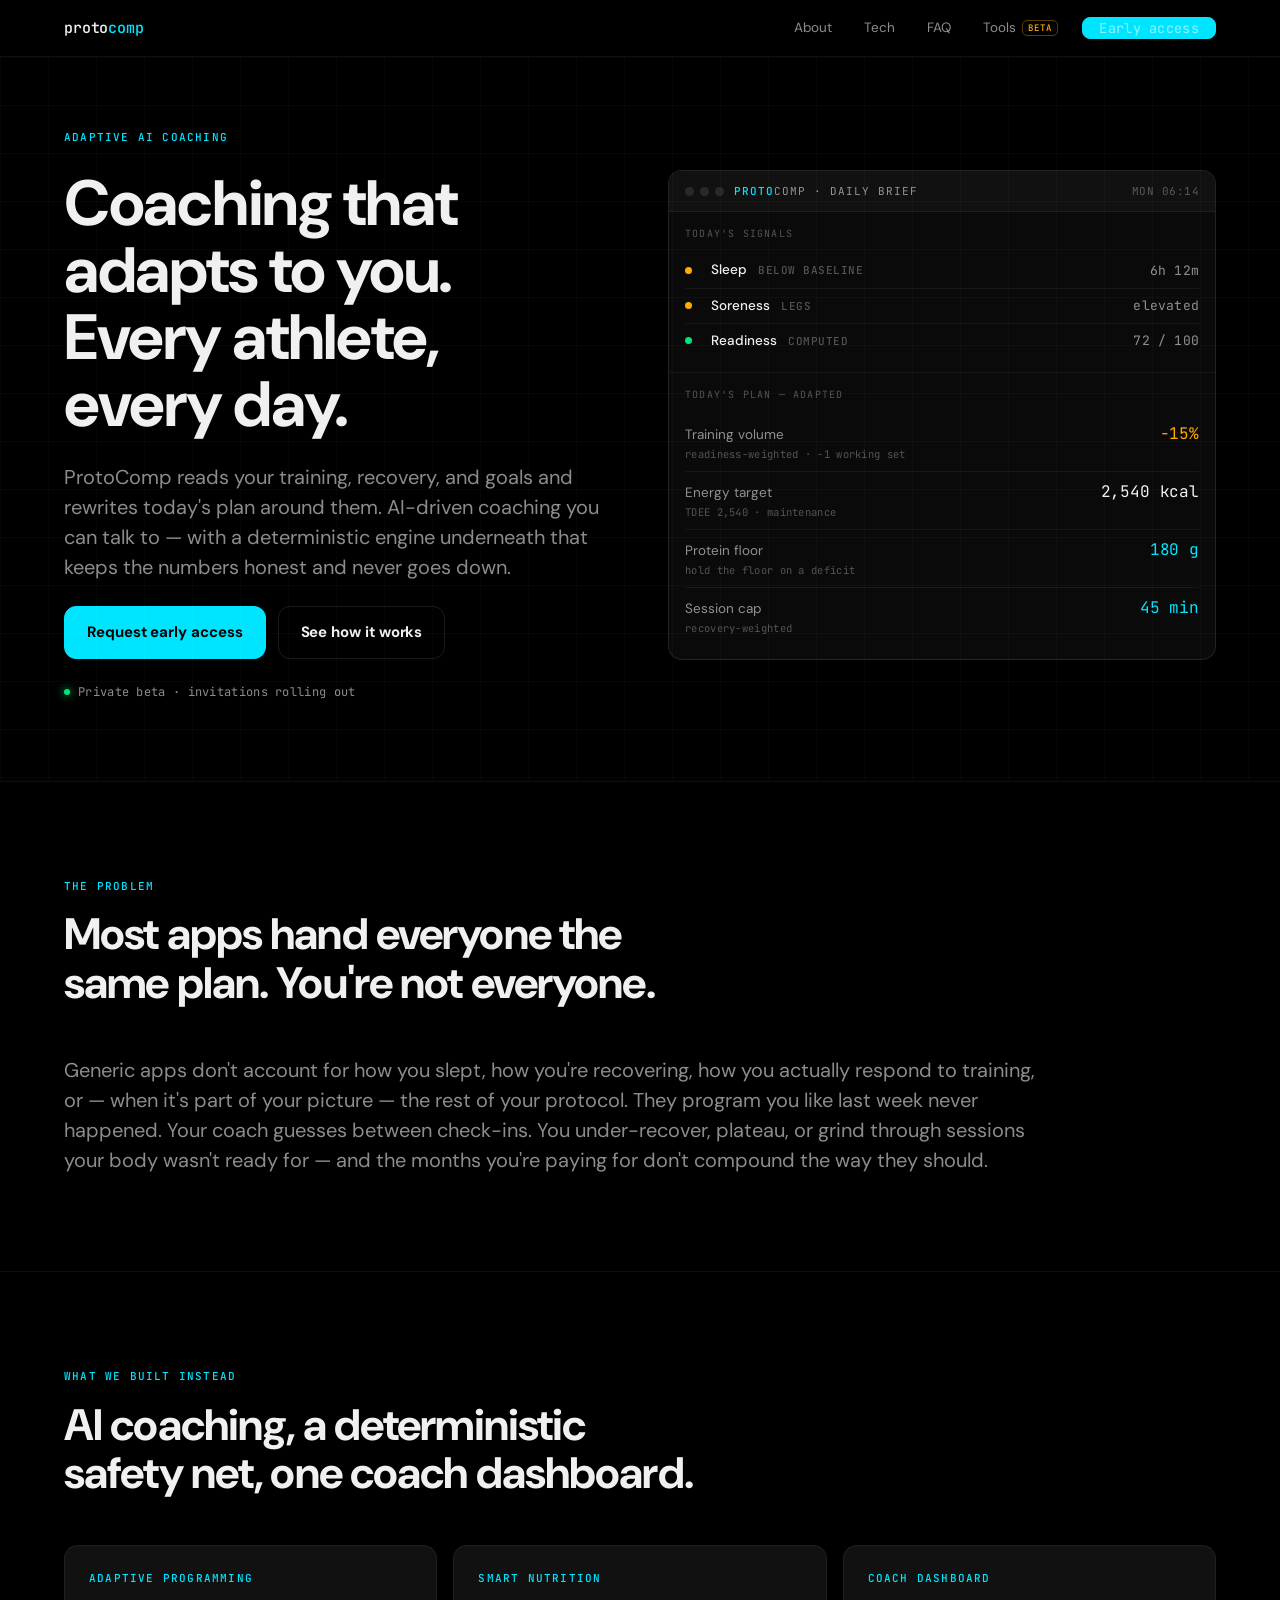
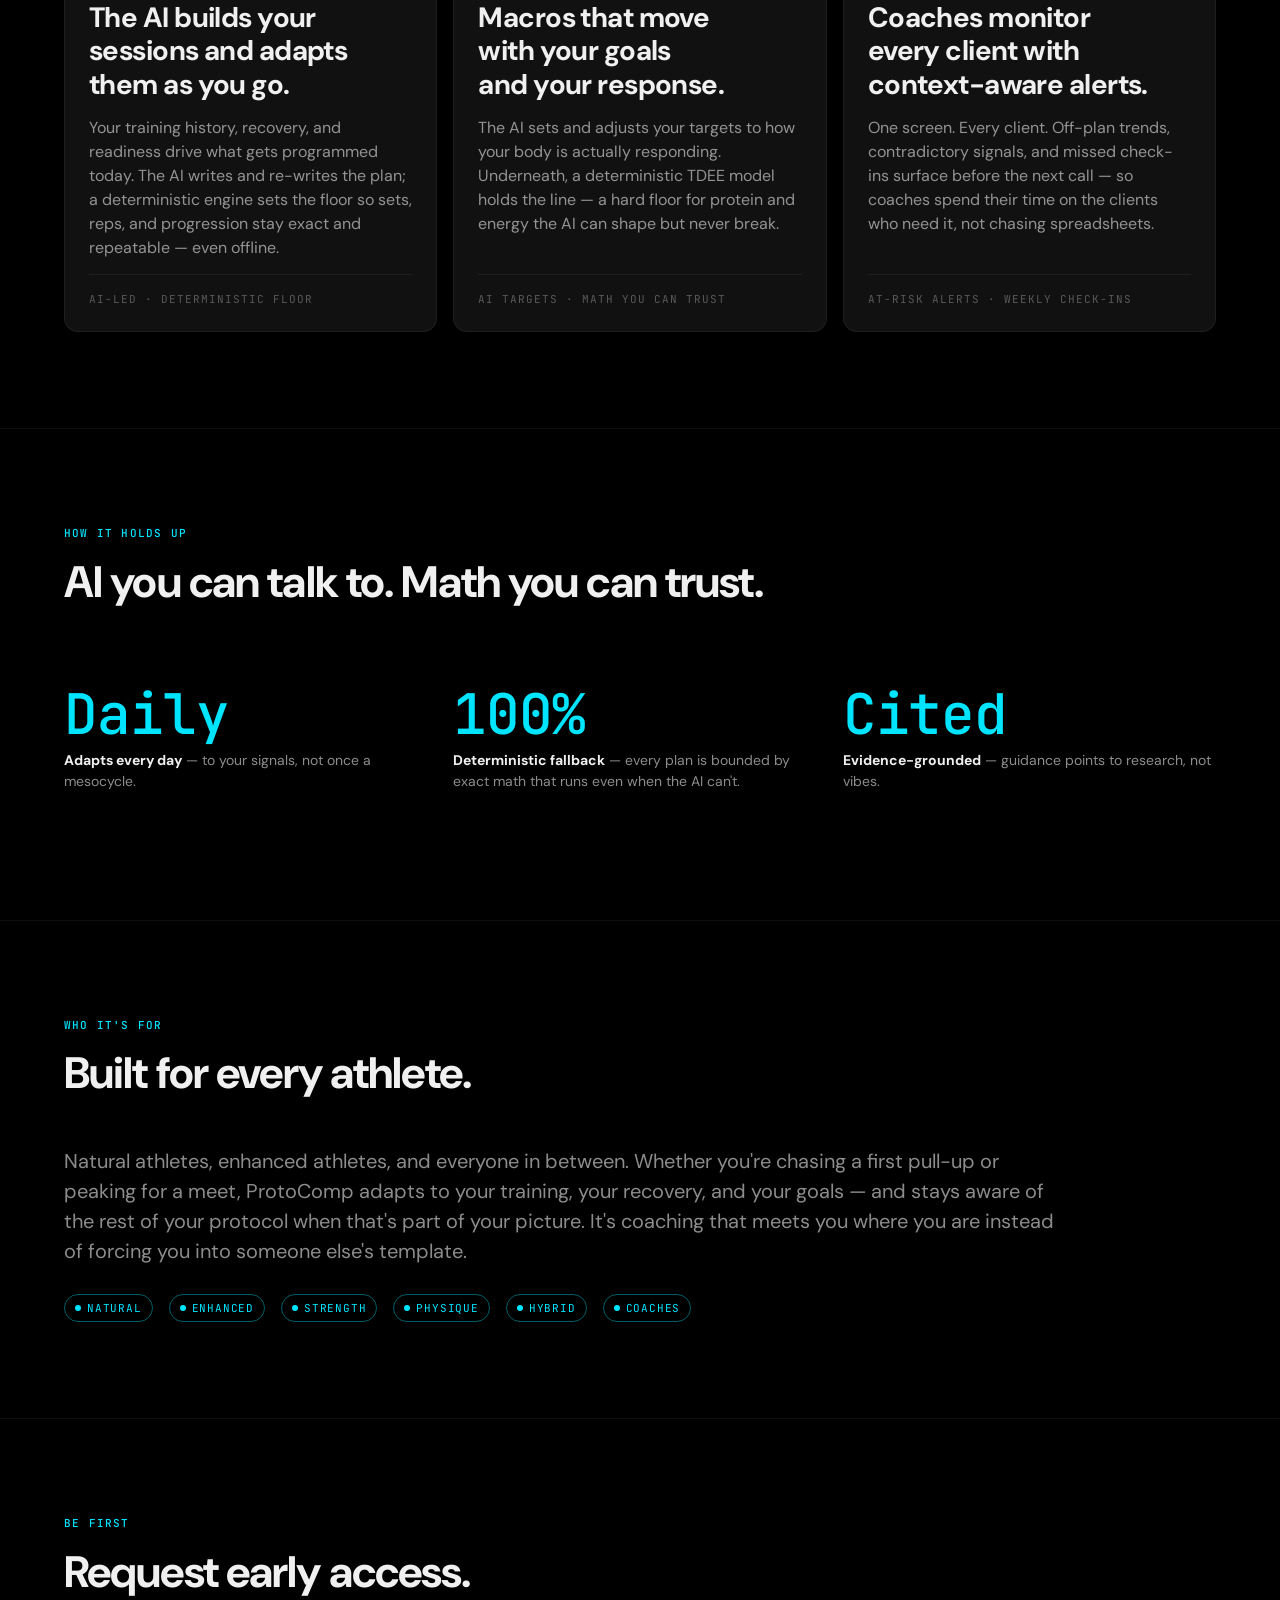
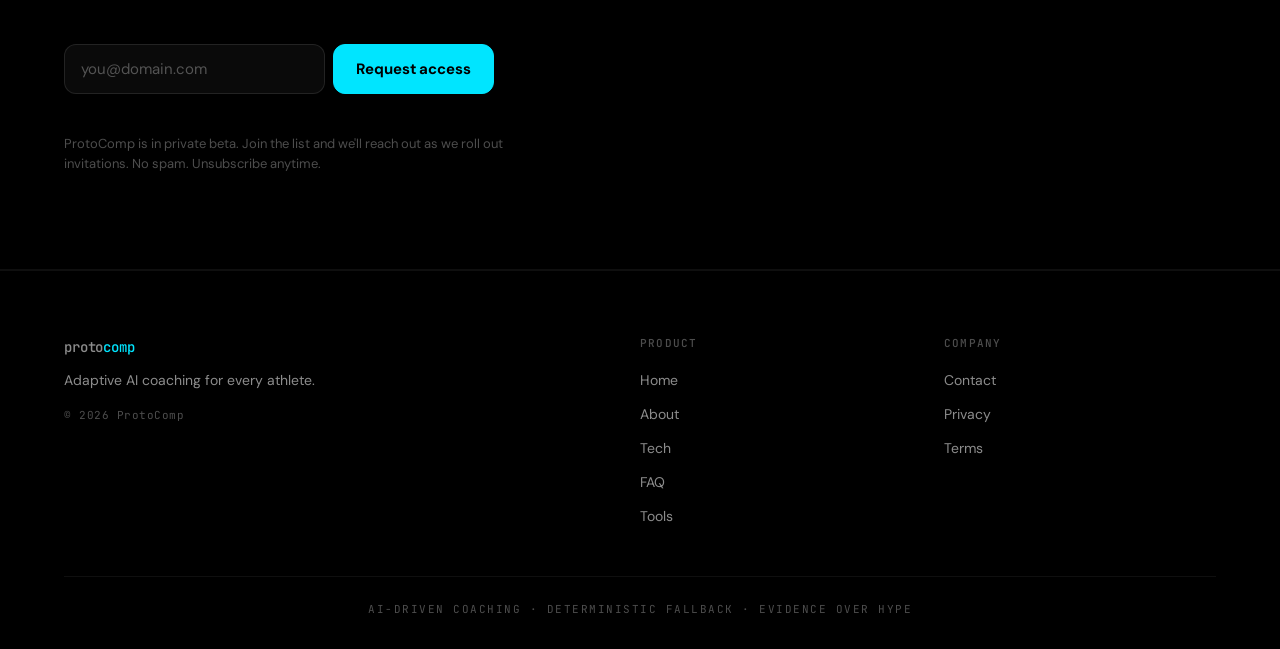
==== index.html @ 88cf3e24 "feat(tools): peptide encyclopedia + reconstitution calculator (beta) Add a free, public "Tools (Beta" ====
<!DOCTYPE html>
<html lang="en">
<head>
  <meta charset="UTF-8" />
  <meta name="viewport" content="width=device-width, initial-scale=1.0" />
  <title>ProtoComp — Adaptive AI coaching for every athlete</title>
  <meta name="description" content="AI-driven coaching that rewrites your training, nutrition, and recovery around how you actually respond — backed by a deterministic engine that never guesses and never goes down. For natural and enhanced athletes alike." />
  <link rel="preconnect" href="https://fonts.googleapis.com" />
  <link rel="preconnect" href="https://fonts.gstatic.com" crossorigin />
  <link href="https://fonts.googleapis.com/css2?family=DM+Sans:wght@400;500;600;700&family=JetBrains+Mono:wght@400;500;600&display=swap" rel="stylesheet" />
  <link rel="stylesheet" href="styles.css" />
</head>
<body data-screen-label="Home">
  <!-- ───── Nav ───── -->
  <nav class="nav">
    <div class="nav-inner">
      <a href="index.html" class="nav-brand">proto<b>comp</b></a>
      <div class="nav-links">
        <a href="about.html">About</a>
        <a href="tech.html">Tech</a>
        <a href="faq.html">FAQ</a>
        <a href="tools.html">Tools<span class="beta">beta</span></a>
        <a href="#waitlist" class="nav-cta">Early access</a>
      </div>
    </div>
  </nav>

  <!-- ───── Hero ───── -->
  <header class="hero">
    <div class="hero-grid" aria-hidden="true"></div>
    <div class="hero-inner">
      <div class="hero-copy">
        <p class="eyebrow">Adaptive AI coaching</p>
        <h1>Coaching that adapts to you. Every athlete, every day.</h1>
        <p class="lead">ProtoComp reads your training, recovery, and goals and rewrites today's plan around them. AI-driven coaching you can talk to — with a deterministic engine underneath that keeps the numbers honest and never goes down.</p>
        <div class="hero-ctas">
          <a href="#waitlist" class="btn btn-primary">Request early access</a>
          <a href="tech.html" class="btn btn-secondary">See how it works</a>
        </div>
        <p class="hero-meta"><span class="live" aria-hidden="true"></span>Private beta · invitations rolling out</p>
      </div>

      <!-- Product console -->
      <div class="console" role="img" aria-label="ProtoComp daily brief: today's signals and the adaptive plan computed from them">
        <div class="console-bar">
          <div class="dots" aria-hidden="true"><i></i><i></i><i></i></div>
          <span class="console-title"><b>proto</b>comp · daily brief</span>
          <span class="console-meta">MON 06:14</span>
        </div>

        <div class="console-section">
          <p class="console-label">Today's signals</p>
          <div class="cmp-row">
            <span class="cmp-dot amber" aria-hidden="true"></span>
            <span class="cmp-name">Sleep <span>below baseline</span></span>
            <span class="cmp-dose">6h 12m</span>
          </div>
          <div class="cmp-row">
            <span class="cmp-dot amber" aria-hidden="true"></span>
            <span class="cmp-name">Soreness <span>legs</span></span>
            <span class="cmp-dose">elevated</span>
          </div>
          <div class="cmp-row">
            <span class="cmp-dot green" aria-hidden="true"></span>
            <span class="cmp-name">Readiness <span>computed</span></span>
            <span class="cmp-dose">72 / 100</span>
          </div>
        </div>

        <div class="console-section">
          <p class="console-label">Today's plan — adapted</p>
          <div class="adj-row">
            <span class="adj-key">Training volume<small>readiness-weighted · −1 working set</small></span>
            <span class="adj-val down">−15%</span>
          </div>
          <div class="adj-row">
            <span class="adj-key">Energy target<small>TDEE 2,540 · maintenance</small></span>
            <span class="adj-val neutral">2,540 kcal</span>
          </div>
          <div class="adj-row">
            <span class="adj-key">Protein floor<small>hold the floor on a deficit</small></span>
            <span class="adj-val">180 g</span>
          </div>
          <div class="adj-row">
            <span class="adj-key">Session cap<small>recovery-weighted</small></span>
            <span class="adj-val">45 min</span>
          </div>
        </div>
      </div>
    </div>
  </header>

  <!-- ───── Problem ───── -->
  <section>
    <div class="container">
      <div class="section-head">
        <p class="eyebrow">The problem</p>
        <h2>Most apps hand everyone the same plan. You're not everyone.</h2>
      </div>
      <p class="lead" style="max-width: 70ch;">
        Generic apps don't account for how you slept, how you're recovering, how you actually respond to training, or — when it's part of your picture — the rest of your protocol. They program you like last week never happened. Your coach guesses between check-ins. You under-recover, plateau, or grind through sessions your body wasn't ready for — and the months you're paying for don't compound the way they should.
      </p>
    </div>
  </section>

  <!-- ───── Solution ───── -->
  <section>
    <div class="container">
      <div class="section-head">
        <p class="eyebrow">What we built instead</p>
        <h2>AI coaching, a deterministic safety net, one coach dashboard.</h2>
      </div>
      <div class="grid-3">
        <article class="card">
          <p class="eyebrow">Adaptive Programming</p>
          <h3>The AI builds your sessions and adapts them as you go.</h3>
          <p>Your training history, recovery, and readiness drive what gets programmed today. The AI writes and re-writes the plan; a deterministic engine sets the floor so sets, reps, and progression stay exact and repeatable — even offline.</p>
          <div class="card-footer">AI-led · deterministic floor</div>
        </article>
        <article class="card">
          <p class="eyebrow">Smart Nutrition</p>
          <h3>Macros that move with your goals and your response.</h3>
          <p>The AI sets and adjusts your targets to how your body is actually responding. Underneath, a deterministic TDEE model holds the line — a hard floor for protein and energy the AI can shape but never break.</p>
          <div class="card-footer">AI targets · math you can trust</div>
        </article>
        <article class="card">
          <p class="eyebrow">Coach Dashboard</p>
          <h3>Coaches monitor every client with context-aware alerts.</h3>
          <p>One screen. Every client. Off-plan trends, contradictory signals, and missed check-ins surface before the next call — so coaches spend their time on the clients who need it, not chasing spreadsheets.</p>
          <div class="card-footer">At-risk alerts · weekly check-ins</div>
        </article>
      </div>
    </div>
  </section>

  <!-- ───── How it holds up (proof) ───── -->
  <section>
    <div class="container">
      <div class="section-head">
        <p class="eyebrow">How it holds up</p>
        <h2>AI you can talk to. Math you can trust.</h2>
      </div>
      <div class="grid-3">
        <div class="stat">
          <div class="stat-number">Daily</div>
          <div class="stat-label"><strong class="text-primary">Adapts every day</strong> — to your signals, not once a mesocycle.</div>
        </div>
        <div class="stat">
          <div class="stat-number">100%</div>
          <div class="stat-label"><strong class="text-primary">Deterministic fallback</strong> — every plan is bounded by exact math that runs even when the AI can't.</div>
        </div>
        <div class="stat">
          <div class="stat-number">Cited</div>
          <div class="stat-label"><strong class="text-primary">Evidence-grounded</strong> — guidance points to research, not vibes.</div>
        </div>
      </div>
    </div>
  </section>

  <!-- ───── Who it's for ───── -->
  <section>
    <div class="container">
      <div class="section-head">
        <p class="eyebrow">Who it's for</p>
        <h2>Built for every athlete.</h2>
      </div>
      <p class="lead" style="max-width: 72ch;">
        Natural athletes, enhanced athletes, and everyone in between. Whether you're chasing a first pull-up or peaking for a meet, ProtoComp adapts to your training, your recovery, and your goals — and stays aware of the rest of your protocol when that's part of your picture. It's coaching that meets you where you are instead of forcing you into someone else's template.
      </p>
      <div class="row" style="margin-top: 28px;">
        <span class="pill pill-cyan"><span class="dot"></span>Natural</span>
        <span class="pill pill-cyan"><span class="dot"></span>Enhanced</span>
        <span class="pill pill-cyan"><span class="dot"></span>Strength</span>
        <span class="pill pill-cyan"><span class="dot"></span>Physique</span>
        <span class="pill pill-cyan"><span class="dot"></span>Hybrid</span>
        <span class="pill pill-cyan"><span class="dot"></span>Coaches</span>
      </div>
    </div>
  </section>

  <!-- ───── Waitlist ───── -->
  <section id="waitlist">
    <div class="container">
      <div class="section-head">
        <p class="eyebrow">Be first</p>
        <h2>Request early access.</h2>
      </div>
      <form id="waitlist-form" class="waitlist-form">
        <input class="input" type="email" required placeholder="you@domain.com" aria-label="Email" />
        <button class="btn btn-primary" type="submit">Request access</button>
      </form>
      <p class="waitlist-state mono" style="font-size: 12px; color: var(--green); margin-top: 12px; min-height: 1em; letter-spacing: 0.5px;"></p>
      <p style="margin-top: 16px; font-size: 13px; color: var(--text-tertiary); max-width: 50ch;">
        ProtoComp is in private beta. Join the list and we'll reach out as we roll out invitations. No spam. Unsubscribe anytime.
      </p>
    </div>
  </section>

  <!-- ───── Footer ───── -->
  <footer class="site">
    <div class="container">
      <div class="footer-grid">
        <div class="footer-col">
          <a href="index.html" class="nav-brand" style="display: inline-block; margin-bottom: 12px;">proto<b>comp</b></a>
          <p class="footer-tag">Adaptive AI coaching for every athlete.</p>
          <p style="font-family: var(--font-mono); font-size: 11px; color: var(--text-tertiary); letter-spacing: 0.5px;">© 2026 ProtoComp</p>
        </div>
        <div class="footer-col">
          <h5>Product</h5>
          <ul>
            <li><a href="index.html">Home</a></li>
            <li><a href="about.html">About</a></li>
            <li><a href="tech.html">Tech</a></li>
            <li><a href="faq.html">FAQ</a></li>
            <li><a href="tools.html">Tools</a></li>
          </ul>
        </div>
        <div class="footer-col">
          <h5>Company</h5>
          <ul>
            <li><a href="#">Contact</a></li>
            <li><a href="#">Privacy</a></li>
            <li><a href="#">Terms</a></li>
          </ul>
        </div>
      </div>
      <div class="footer-bottom">AI-driven coaching · Deterministic fallback · Evidence over hype</div>
    </div>
  </footer>

  <script>
    (function(){
      var f = document.getElementById('waitlist-form');
      if (!f) return;
      f.addEventListener('submit', function(e){
        e.preventDefault();
        var input = f.querySelector('input');
        var state = document.querySelector('.waitlist-state');
        if (state) state.textContent = "You're on the list. We'll be in touch.";
        if (input) input.value = '';
      });
    })();
  </script>
</body>
</html>
---- styles.css ----
/* ProtoComp marketing site — shared design tokens + components
   OLED-first, clinical, medical-software grade. */

:root {
  /* Surfaces */
  --bg:               #000000;
  --surface:          #0A0A0A;
  --surface-raised:   #111111;
  --border-subtle:    rgba(255, 255, 255, 0.06);
  --border-medium:    rgba(255, 255, 255, 0.10);

  /* Text */
  --text:             #F0F0F0;
  --text-secondary:   rgba(255, 255, 255, 0.55);
  --text-tertiary:    rgba(255, 255, 255, 0.30);

  /* Accents */
  --cyan:             #00E5FF;
  --cyan-glow:        rgba(0, 229, 255, 0.30);
  --cyan-soft:        rgba(0, 229, 255, 0.08);
  --amber:            #FFAB00;
  --amber-soft:       rgba(255, 171, 0, 0.10);
  --green:            #00E676;
  --red:              #FF3D3D;

  /* Radii */
  --r-sm: 8px;
  --r-md: 12px;
  --r-lg: 14px;

  /* Layout */
  --max-w: 1200px;
  --form-w: 430px;

  /* Fonts */
  --font-sans: 'DM Sans', system-ui, -apple-system, sans-serif;
  --font-mono: 'JetBrains Mono', ui-monospace, 'SF Mono', Menlo, monospace;
}

* { box-sizing: border-box; }

html, body {
  margin: 0;
  padding: 0;
  background: var(--bg);
  color: var(--text);
  font-family: var(--font-sans);
  font-size: 16px;
  line-height: 1.5;
  -webkit-font-smoothing: antialiased;
  -moz-osx-font-smoothing: grayscale;
  text-rendering: optimizeLegibility;
}

::selection { background: var(--cyan); color: #000; }

a {
  color: var(--text);
  text-decoration: none;
  transition: color 0.15s ease;
}
a:hover { color: var(--cyan); }

img, svg { display: block; max-width: 100%; }

/* ─────────────────────────────────────────
   Type system
   ───────────────────────────────────────── */

.eyebrow {
  font-family: var(--font-mono);
  font-weight: 500;
  font-size: 11px;
  letter-spacing: 1.2px;
  text-transform: uppercase;
  color: var(--cyan);
  margin: 0;
}

.eyebrow-muted {
  font-family: var(--font-mono);
  font-weight: 500;
  font-size: 11px;
  letter-spacing: 1.2px;
  text-transform: uppercase;
  color: var(--text-tertiary);
  margin: 0;
}

.mono { font-family: var(--font-mono); }

h1, h2, h3, h4 {
  font-family: var(--font-sans);
  font-weight: 700;
  color: var(--text);
  letter-spacing: -0.02em;
  margin: 0;
  text-wrap: balance;
}

h1 { font-size: clamp(40px, 5.5vw, 64px); line-height: 1.05; }
h2 { font-size: clamp(32px, 4vw, 44px); line-height: 1.1; }
h3 { font-size: clamp(22px, 2.4vw, 28px); line-height: 1.2; }
h4 { font-size: 18px; line-height: 1.3; }

p { margin: 0; color: var(--text-secondary); }
p.lead { font-size: clamp(18px, 1.6vw, 20px); color: var(--text-secondary); max-width: 64ch; }

.text-primary   { color: var(--text); }
.text-secondary { color: var(--text-secondary); }
.text-tertiary  { color: var(--text-tertiary); }
.text-cyan      { color: var(--cyan); }
.text-amber     { color: var(--amber); }

/* ─────────────────────────────────────────
   Layout
   ───────────────────────────────────────── */

.container {
  max-width: var(--max-w);
  margin: 0 auto;
  padding: 0 24px;
}

section {
  padding: 96px 0;
  border-bottom: 1px solid var(--border-subtle);
}

@media (max-width: 640px) {
  section { padding: 64px 0; }
}

.section-head {
  display: flex;
  flex-direction: column;
  gap: 16px;
  margin-bottom: 48px;
  max-width: 720px;
}

.grid-3 {
  display: grid;
  grid-template-columns: repeat(3, 1fr);
  gap: 16px;
}
.grid-2 {
  display: grid;
  grid-template-columns: repeat(2, 1fr);
  gap: 16px;
}
@media (max-width: 800px) {
  .grid-3, .grid-2 { grid-template-columns: 1fr; }
}

.row { display: flex; gap: 16px; flex-wrap: wrap; }

/* ─────────────────────────────────────────
   Nav
   ───────────────────────────────────────── */

.nav {
  position: sticky;
  top: 0;
  z-index: 50;
  background: var(--bg);
  border-bottom: 1px solid var(--border-subtle);
}
.nav-inner {
  position: relative;
  max-width: var(--max-w);
  margin: 0 auto;
  padding: 0 24px;
  height: 56px;
  display: flex;
  align-items: stretch;
  justify-content: space-between;
  gap: 24px;
}
.nav-brand {
  display: flex;
  align-items: center;
  font-family: var(--font-mono);
  font-weight: 500;
  font-size: 15px;
  letter-spacing: -0.01em;
  color: var(--text);
}
.nav-brand b { color: var(--cyan); font-weight: 500; }
.nav-brand:hover { color: var(--text); }
.nav-links {
  display: flex;
  gap: 0;
  align-items: stretch;
}
.nav-links a {
  position: relative;
  display: flex;
  align-items: center;
  font-size: 13.5px;
  color: var(--text-secondary);
  padding: 0 16px;
  transition: color 0.15s ease;
}
.nav-links a:not(.nav-cta)::after {
  content: '';
  position: absolute;
  left: 16px; right: 16px; bottom: -1px;
  height: 1px;
  background: var(--cyan);
  transform: scaleX(0);
  transition: transform 0.18s ease;
}
.nav-links a:not(.nav-cta):hover { color: var(--text); }
.nav-links a:not(.nav-cta):hover::after { transform: scaleX(1); }
.nav-links a.active:not(.nav-cta) { color: var(--text); }
.nav-links a.active:not(.nav-cta)::after { transform: scaleX(1); }
.nav-cta {
  align-self: center;
  font-family: var(--font-mono);
  font-size: 12.5px;
  letter-spacing: 0.3px;
  color: #000;
  background: var(--cyan);
  border: 1px solid var(--cyan);
  padding: 7px 14px;
  border-radius: 8px;
  margin-left: 8px;
  transition: background 0.15s ease, color 0.15s ease;
}
.nav-cta:hover {
  color: #000;
  background: #5cefff;
}
@media (max-width: 720px) {
  .nav-links a:not(.nav-cta) { display: none; }
}

/* ─────────────────────────────────────────
   Buttons
   ───────────────────────────────────────── */

.btn {
  display: inline-flex;
  align-items: center;
  justify-content: center;
  gap: 8px;
  padding: 14px 22px;
  border-radius: 12px;
  font-family: var(--font-sans);
  font-weight: 700;
  font-size: 15px;
  letter-spacing: -0.005em;
  border: 1px solid transparent;
  cursor: pointer;
  transition: all 0.18s ease;
  text-align: center;
  white-space: nowrap;
}
.btn-primary {
  background: var(--cyan);
  color: #000;
  border-color: var(--cyan);
}
.btn-primary:hover {
  color: #000;
  box-shadow: 0 0 24px var(--cyan-glow);
  transform: translateY(-1px);
}
.btn-secondary {
  background: transparent;
  color: var(--text);
  border-color: var(--border-medium);
}
.btn-secondary:hover {
  color: var(--text);
  border-color: rgba(255, 255, 255, 0.25);
  background: rgba(255, 255, 255, 0.03);
}
.btn-ghost {
  background: transparent;
  color: var(--text-secondary);
  border-color: transparent;
  padding: 14px 8px;
}
.btn-ghost:hover { color: var(--cyan); }

/* ─────────────────────────────────────────
   Cards
   ───────────────────────────────────────── */

.card {
  background: var(--surface-raised);
  border: 1px solid var(--border-subtle);
  border-radius: var(--r-lg);
  padding: 24px;
  display: flex;
  flex-direction: column;
  gap: 14px;
  transition: border-color 0.18s ease, transform 0.18s ease;
}
.card:hover {
  border-color: var(--border-medium);
}
.card-link {
  cursor: pointer;
}
.card-link:hover {
  border-color: var(--cyan);
  box-shadow: 0 0 24px var(--cyan-glow);
}
.card-footer {
  margin-top: auto;
  padding-top: 16px;
  border-top: 1px solid var(--border-subtle);
  font-family: var(--font-mono);
  font-size: 11px;
  letter-spacing: 1px;
  color: var(--text-tertiary);
  text-transform: uppercase;
}
.card-amber {
  border-color: rgba(255, 171, 0, 0.35);
  background: var(--amber-soft);
}
.card-amber .eyebrow { color: var(--amber); }
.card-soon {
  opacity: 0.65;
}
.card-soon::after {
  content: 'COMING SOON';
  position: absolute;
  top: 16px; right: 16px;
  font-family: var(--font-mono);
  font-size: 10px;
  letter-spacing: 1.2px;
  color: var(--amber);
  padding: 4px 8px;
  border: 1px solid rgba(255, 171, 0, 0.35);
  border-radius: 6px;
}
.card-soon { position: relative; }

/* ─────────────────────────────────────────
   Form
   ───────────────────────────────────────── */

.input {
  width: 100%;
  background: var(--surface);
  border: 1px solid var(--border-medium);
  border-radius: 12px;
  color: var(--text);
  font-family: var(--font-sans);
  font-size: 15px;
  padding: 14px 16px;
  transition: border-color 0.15s, box-shadow 0.15s;
}
.input:focus {
  outline: none;
  border-color: var(--cyan);
  box-shadow: 0 0 0 3px var(--cyan-soft);
}
.input::placeholder { color: var(--text-tertiary); }

.waitlist-form {
  display: flex;
  gap: 8px;
  max-width: var(--form-w);
}
.waitlist-form .input { flex: 1; }

/* ─────────────────────────────────────────
   Stat blocks (proof section)
   ───────────────────────────────────────── */

.stat {
  display: flex;
  flex-direction: column;
  gap: 8px;
  padding: 32px 0;
}
.stat-number {
  font-family: var(--font-mono);
  font-weight: 500;
  font-size: clamp(36px, 5vw, 56px);
  color: var(--cyan);
  letter-spacing: -0.02em;
  line-height: 1;
}
.stat-label {
  font-size: 14px;
  color: var(--text-secondary);
}

/* ─────────────────────────────────────────
   Hero
   ───────────────────────────────────────── */

.hero {
  position: relative;
  overflow: hidden;
  border-bottom: 1px solid var(--border-subtle);
  padding: 72px 0 80px;
}
.hero-inner {
  max-width: var(--max-w);
  margin: 0 auto;
  padding: 0 24px;
  display: grid;
  grid-template-columns: 1fr 1fr;
  gap: 56px;
  align-items: center;
}
@media (max-width: 920px) {
  .hero-inner { grid-template-columns: 1fr; gap: 40px; }
}
.hero-copy {
  display: flex;
  flex-direction: column;
  align-items: flex-start;
  gap: 24px;
}
.hero h1 { max-width: 16ch; }
.hero .lead { max-width: 46ch; }
.hero-ctas { display: flex; gap: 12px; flex-wrap: wrap; }
.hero-meta {
  display: flex;
  align-items: center;
  gap: 8px;
  font-family: var(--font-mono);
  font-size: 12px;
  color: var(--text-secondary);
  letter-spacing: 0.3px;
}
.hero-meta .live {
  width: 6px; height: 6px; border-radius: 50%;
  background: var(--green);
  box-shadow: 0 0 8px var(--green);
}
.hero-grid {
  position: absolute;
  inset: 0;
  background-image:
    linear-gradient(to right, rgba(255,255,255,0.025) 1px, transparent 1px),
    linear-gradient(to bottom, rgba(255,255,255,0.025) 1px, transparent 1px);
  background-size: 48px 48px;
  pointer-events: none;
}

/* ─────────────────────────────────────────
   Product console (hero panel + reusable)
   ───────────────────────────────────────── */

.console {
  background: var(--surface);
  border: 1px solid var(--border-medium);
  border-radius: var(--r-lg);
  overflow: hidden;
  font-size: 14px;
}
.console-bar {
  display: flex;
  align-items: center;
  gap: 10px;
  padding: 12px 16px;
  border-bottom: 1px solid var(--border-subtle);
  background: var(--surface-raised);
}
.console-bar .dots { display: flex; gap: 6px; }
.console-bar .dots i {
  width: 9px; height: 9px; border-radius: 50%;
  background: var(--border-medium);
  display: block;
}
.console-title {
  font-family: var(--font-mono);
  font-size: 11px;
  letter-spacing: 1px;
  text-transform: uppercase;
  color: var(--text-secondary);
}
.console-title b { color: var(--cyan); font-weight: 500; }
.console-meta {
  margin-left: auto;
  font-family: var(--font-mono);
  font-size: 11px;
  color: var(--text-tertiary);
  letter-spacing: 0.5px;
}
.console-section {
  padding: 14px 16px;
  border-bottom: 1px solid var(--border-subtle);
}
.console-section:last-child { border-bottom: none; }
.console-label {
  font-family: var(--font-mono);
  font-size: 10px;
  letter-spacing: 1.2px;
  text-transform: uppercase;
  color: var(--text-tertiary);
  margin-bottom: 12px;
}
/* compound rows */
.cmp-row {
  display: grid;
  grid-template-columns: 14px 1fr auto;
  align-items: center;
  gap: 12px;
  padding: 7px 0;
}
.cmp-row + .cmp-row { border-top: 1px solid var(--border-subtle); }
.cmp-dot { width: 7px; height: 7px; border-radius: 50%; }
.cmp-dot.green { background: var(--green); }
.cmp-dot.amber { background: var(--amber); }
.cmp-dot.cyan  { background: var(--cyan); }
.cmp-name { color: var(--text); font-weight: 500; font-size: 13.5px; }
.cmp-name span {
  font-family: var(--font-mono);
  font-size: 11px;
  color: var(--text-tertiary);
  letter-spacing: 0.5px;
  margin-left: 8px;
  text-transform: uppercase;
}
.cmp-dose {
  font-family: var(--font-mono);
  font-size: 13px;
  color: var(--text-secondary);
  letter-spacing: 0.2px;
}
/* adjustment readout rows */
.adj-row {
  display: flex;
  align-items: baseline;
  justify-content: space-between;
  gap: 16px;
  padding: 8px 0;
}
.adj-row + .adj-row { border-top: 1px solid var(--border-subtle); }
.adj-key { color: var(--text-secondary); font-size: 13.5px; }
.adj-key small {
  display: block;
  font-family: var(--font-mono);
  font-size: 10.5px;
  color: var(--text-tertiary);
  letter-spacing: 0.3px;
  margin-top: 2px;
}
.adj-val {
  font-family: var(--font-mono);
  font-size: 16px;
  color: var(--cyan);
  letter-spacing: -0.01em;
  white-space: nowrap;
}
.adj-val.down { color: var(--amber); }
.adj-val.neutral { color: var(--text); }

.page-header {
  padding: 96px 0 64px;
  border-bottom: 1px solid var(--border-subtle);
}
.page-header h1 { max-width: 22ch; }
.page-header .eyebrow { margin-bottom: 16px; }

/* ─────────────────────────────────────────
   FAQ accordion
   ───────────────────────────────────────── */

.faq-group {
  display: flex;
  flex-direction: column;
  gap: 8px;
  margin-bottom: 48px;
}
.faq-group-head {
  margin-bottom: 8px;
}
.faq-item {
  border: 1px solid var(--border-subtle);
  background: var(--surface);
  border-radius: var(--r-md);
  overflow: hidden;
  transition: border-color 0.15s;
}
.faq-item[open] { border-color: var(--border-medium); }
.faq-item summary {
  cursor: pointer;
  list-style: none;
  padding: 20px 24px;
  display: flex;
  align-items: center;
  justify-content: space-between;
  gap: 16px;
  font-size: 16px;
  font-weight: 500;
  color: var(--text);
  user-select: none;
}
.faq-item summary::-webkit-details-marker { display: none; }
.faq-item summary::after {
  content: '+';
  font-family: var(--font-mono);
  font-weight: 400;
  color: var(--cyan);
  font-size: 22px;
  line-height: 1;
  transition: transform 0.2s;
}
.faq-item[open] summary::after {
  content: '−';
}
.faq-item summary:hover { color: var(--cyan); }
.faq-answer {
  padding: 0 24px 22px;
  color: var(--text-secondary);
  font-size: 15px;
  line-height: 1.6;
  max-width: 70ch;
}

/* ─────────────────────────────────────────
   Tech page bits
   ───────────────────────────────────────── */

.arch {
  display: flex;
  flex-direction: column;
  gap: 16px;
}
.arch-row {
  display: grid;
  gap: 12px;
}
.arch-row.r4 { grid-template-columns: repeat(4, 1fr); }
.arch-row.r3 { grid-template-columns: repeat(3, 1fr); }
.arch-row.r1 { grid-template-columns: 1fr; }
@media (max-width: 800px) {
  .arch-row.r4, .arch-row.r3 { grid-template-columns: 1fr 1fr; }
}
@media (max-width: 520px) {
  .arch-row.r4, .arch-row.r3 { grid-template-columns: 1fr; }
}
.arch-cell {
  background: var(--surface);
  border: 1px solid var(--border-subtle);
  border-radius: var(--r-md);
  padding: 16px 18px;
  display: flex;
  flex-direction: column;
  gap: 6px;
}
.arch-cell.engine {
  background: var(--surface-raised);
  border-color: var(--border-medium);
  padding: 22px;
  min-height: 140px;
}
.arch-cell.ai {
  background: var(--cyan-soft);
  border-color: rgba(0, 229, 255, 0.30);
  padding: 22px;
}
.arch-cell.corpus {
  background: var(--surface-raised);
  border-color: var(--border-medium);
  padding: 22px;
}
.arch-cell-label {
  font-family: var(--font-mono);
  font-size: 11px;
  letter-spacing: 1.2px;
  text-transform: uppercase;
  color: var(--cyan);
}
.arch-cell.ai .arch-cell-label { color: var(--cyan); }
.arch-cell-title { font-weight: 600; color: var(--text); font-size: 15px; }
.arch-cell-body { font-size: 13px; color: var(--text-secondary); line-height: 1.5; }

.arch-connector {
  height: 24px;
  display: flex;
  justify-content: center;
  align-items: center;
}
.arch-connector::before {
  content: '';
  width: 1px;
  height: 100%;
  background: var(--border-medium);
}

.belief {
  display: flex;
  flex-direction: column;
  gap: 8px;
  padding: 24px 0;
  border-top: 1px solid var(--border-subtle);
}
.belief:last-child { border-bottom: 1px solid var(--border-subtle); }
.belief-head {
  font-family: var(--font-mono);
  font-size: 13px;
  letter-spacing: 1px;
  color: var(--cyan);
}
.belief-body { color: var(--text-secondary); max-width: 70ch; }

.does-grid {
  display: grid;
  grid-template-columns: 1fr 1fr;
  gap: 0;
  border: 1px solid var(--border-subtle);
  border-radius: var(--r-md);
  overflow: hidden;
}
@media (max-width: 640px) { .does-grid { grid-template-columns: 1fr; } }
.does-col {
  padding: 24px;
  background: var(--surface);
}
.does-col + .does-col {
  border-left: 1px solid var(--border-subtle);
}
@media (max-width: 640px) {
  .does-col + .does-col { border-left: none; border-top: 1px solid var(--border-subtle); }
}
.does-head {
  font-family: var(--font-mono);
  font-size: 12px;
  letter-spacing: 1.2px;
  text-transform: uppercase;
  margin-bottom: 16px;
}
.does-head.yes { color: var(--green); }
.does-head.no  { color: var(--red); }
.does-list { list-style: none; padding: 0; margin: 0; display: flex; flex-direction: column; gap: 10px; }
.does-list li {
  font-size: 14px;
  color: var(--text-secondary);
  display: flex;
  gap: 10px;
  align-items: flex-start;
}
.does-list li::before {
  content: '';
  width: 4px; height: 4px;
  border-radius: 50%;
  background: var(--text-tertiary);
  margin-top: 9px;
  flex-shrink: 0;
}

/* ─────────────────────────────────────────
   Bullet lists (generic)
   ───────────────────────────────────────── */

.bullets {
  list-style: none;
  padding: 0;
  margin: 0;
  display: flex;
  flex-direction: column;
  gap: 12px;
}
.bullets li {
  position: relative;
  padding-left: 22px;
  color: var(--text-secondary);
  font-size: 15px;
  line-height: 1.55;
}
.bullets li::before {
  content: '';
  position: absolute;
  left: 0;
  top: 9px;
  width: 8px;
  height: 1px;
  background: var(--cyan);
}

/* ─────────────────────────────────────────
   Footer
   ───────────────────────────────────────── */

footer.site {
  padding: 64px 0 32px;
  border-top: 1px solid var(--border-subtle);
}
.footer-grid {
  display: grid;
  grid-template-columns: 2fr 1fr 1fr;
  gap: 32px;
  margin-bottom: 48px;
}
@media (max-width: 720px) { .footer-grid { grid-template-columns: 1fr; } }
.footer-col h5 {
  font-family: var(--font-mono);
  font-size: 11px;
  letter-spacing: 1.2px;
  text-transform: uppercase;
  color: var(--text-tertiary);
  margin: 0 0 16px;
  font-weight: 500;
}
.footer-col ul {
  list-style: none;
  padding: 0;
  margin: 0;
  display: flex;
  flex-direction: column;
  gap: 10px;
}
.footer-col a {
  font-size: 14px;
  color: var(--text-secondary);
}
.footer-col a:hover { color: var(--cyan); }
.footer-tag {
  font-size: 14px;
  color: var(--text-secondary);
  margin-bottom: 16px;
  max-width: 32ch;
}
.footer-bottom {
  text-align: center;
  font-family: var(--font-mono);
  font-size: 11px;
  letter-spacing: 1.5px;
  text-transform: uppercase;
  color: var(--text-tertiary);
  padding-top: 24px;
  border-top: 1px solid var(--border-subtle);
}

/* ─────────────────────────────────────────
   Inline pills / chips
   ───────────────────────────────────────── */

.pill {
  display: inline-flex;
  align-items: center;
  gap: 6px;
  padding: 5px 10px;
  border: 1px solid var(--border-medium);
  border-radius: 999px;
  font-family: var(--font-mono);
  font-size: 11px;
  letter-spacing: 0.8px;
  text-transform: uppercase;
  color: var(--text-secondary);
}
.pill-cyan { color: var(--cyan); border-color: rgba(0, 229, 255, 0.4); }
.pill-amber { color: var(--amber); border-color: rgba(255, 171, 0, 0.4); }
.dot {
  width: 6px; height: 6px; border-radius: 50%; background: currentColor;
}

/* ─────────────────────────────────────────
   Banner
   ───────────────────────────────────────── */

.banner-amber {
  border: 1px solid rgba(255, 171, 0, 0.35);
  background: var(--amber-soft);
  border-radius: var(--r-md);
  padding: 20px 22px;
  display: flex;
  align-items: center;
  justify-content: space-between;
  gap: 16px;
  flex-wrap: wrap;
}
.banner-amber-body {
  font-size: 14px;
  color: var(--text);
  max-width: 50ch;
}
.banner-amber a {
  color: var(--amber);
  font-weight: 600;
  font-size: 14px;
  white-space: nowrap;
}

/* ─────────────────────────────────────────
   Beta badge (nav + headings)
   ───────────────────────────────────────── */

.beta {
  display: inline-block;
  font-family: var(--font-mono);
  font-size: 9px;
  font-weight: 500;
  letter-spacing: 1px;
  text-transform: uppercase;
  color: var(--amber);
  border: 1px solid rgba(255, 171, 0, 0.35);
  border-radius: 5px;
  padding: 1px 5px;
  margin-left: 6px;
  vertical-align: middle;
  line-height: 1.4;
}
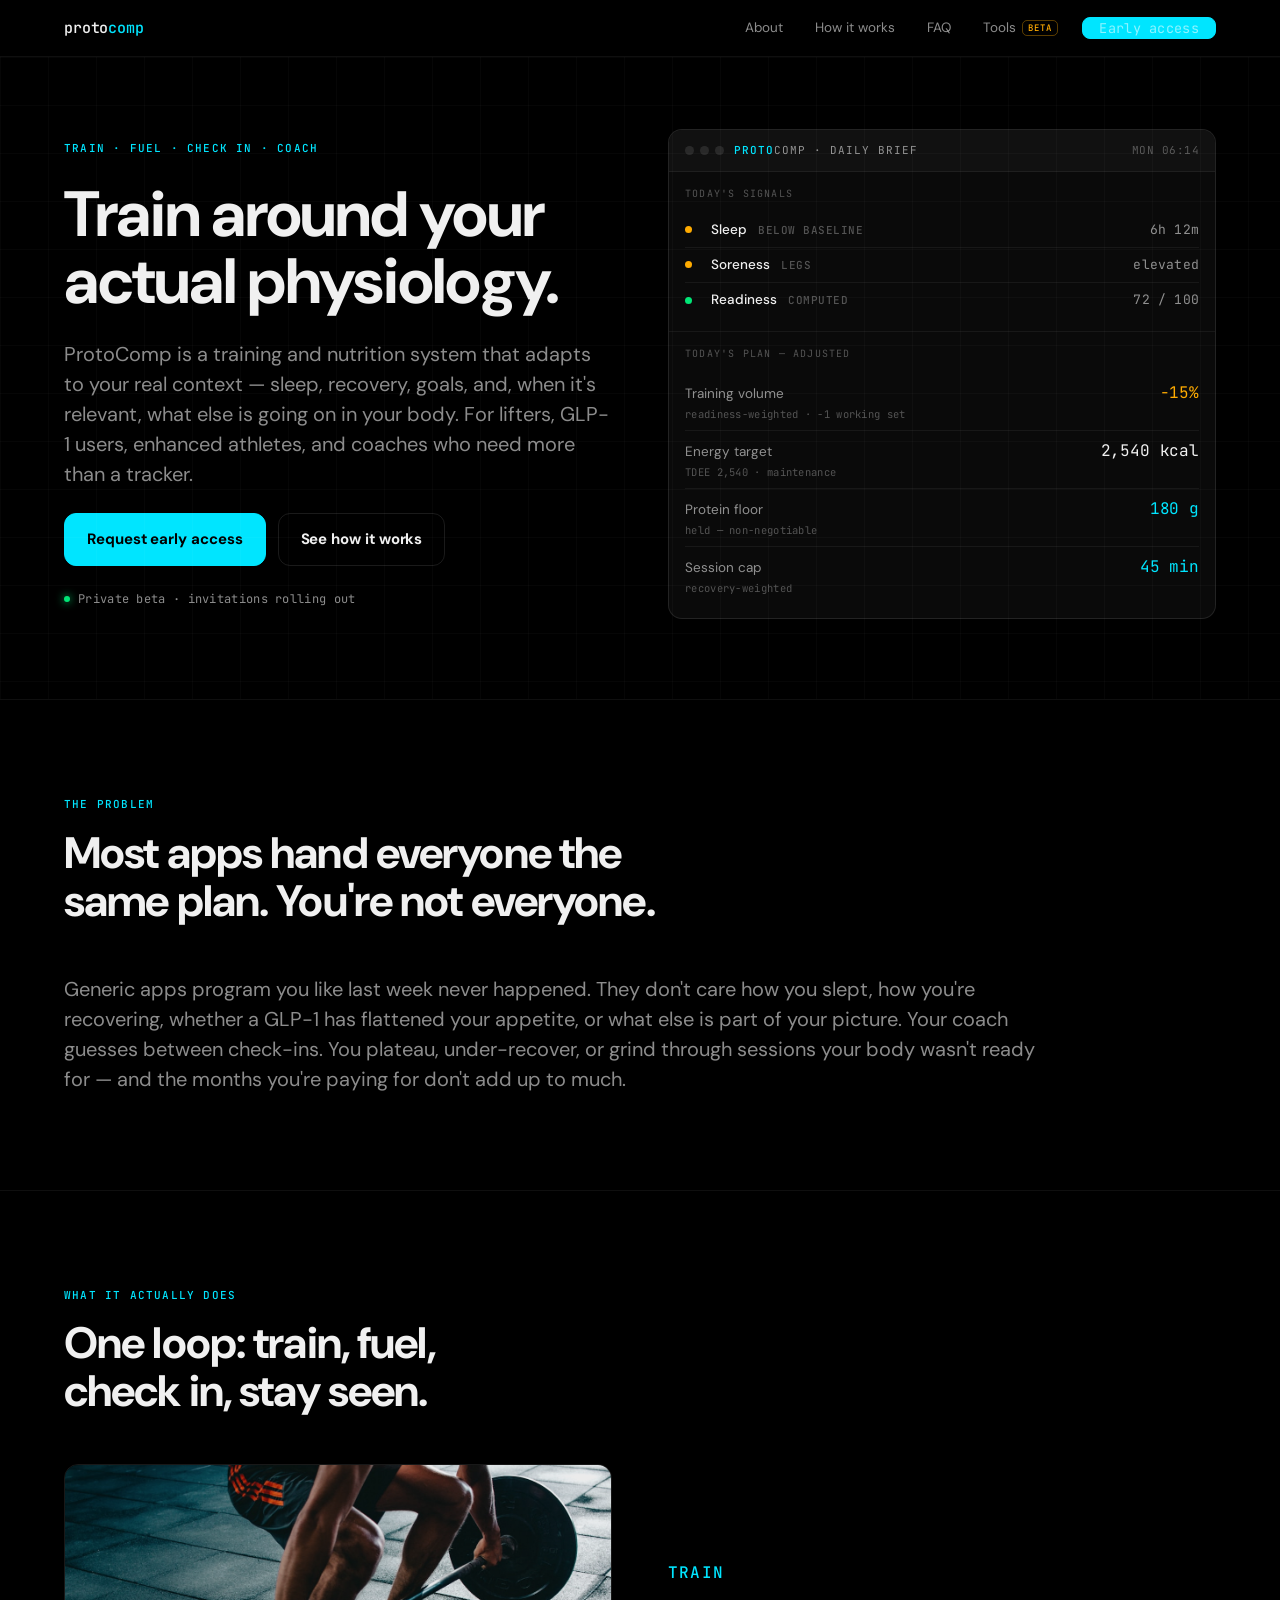
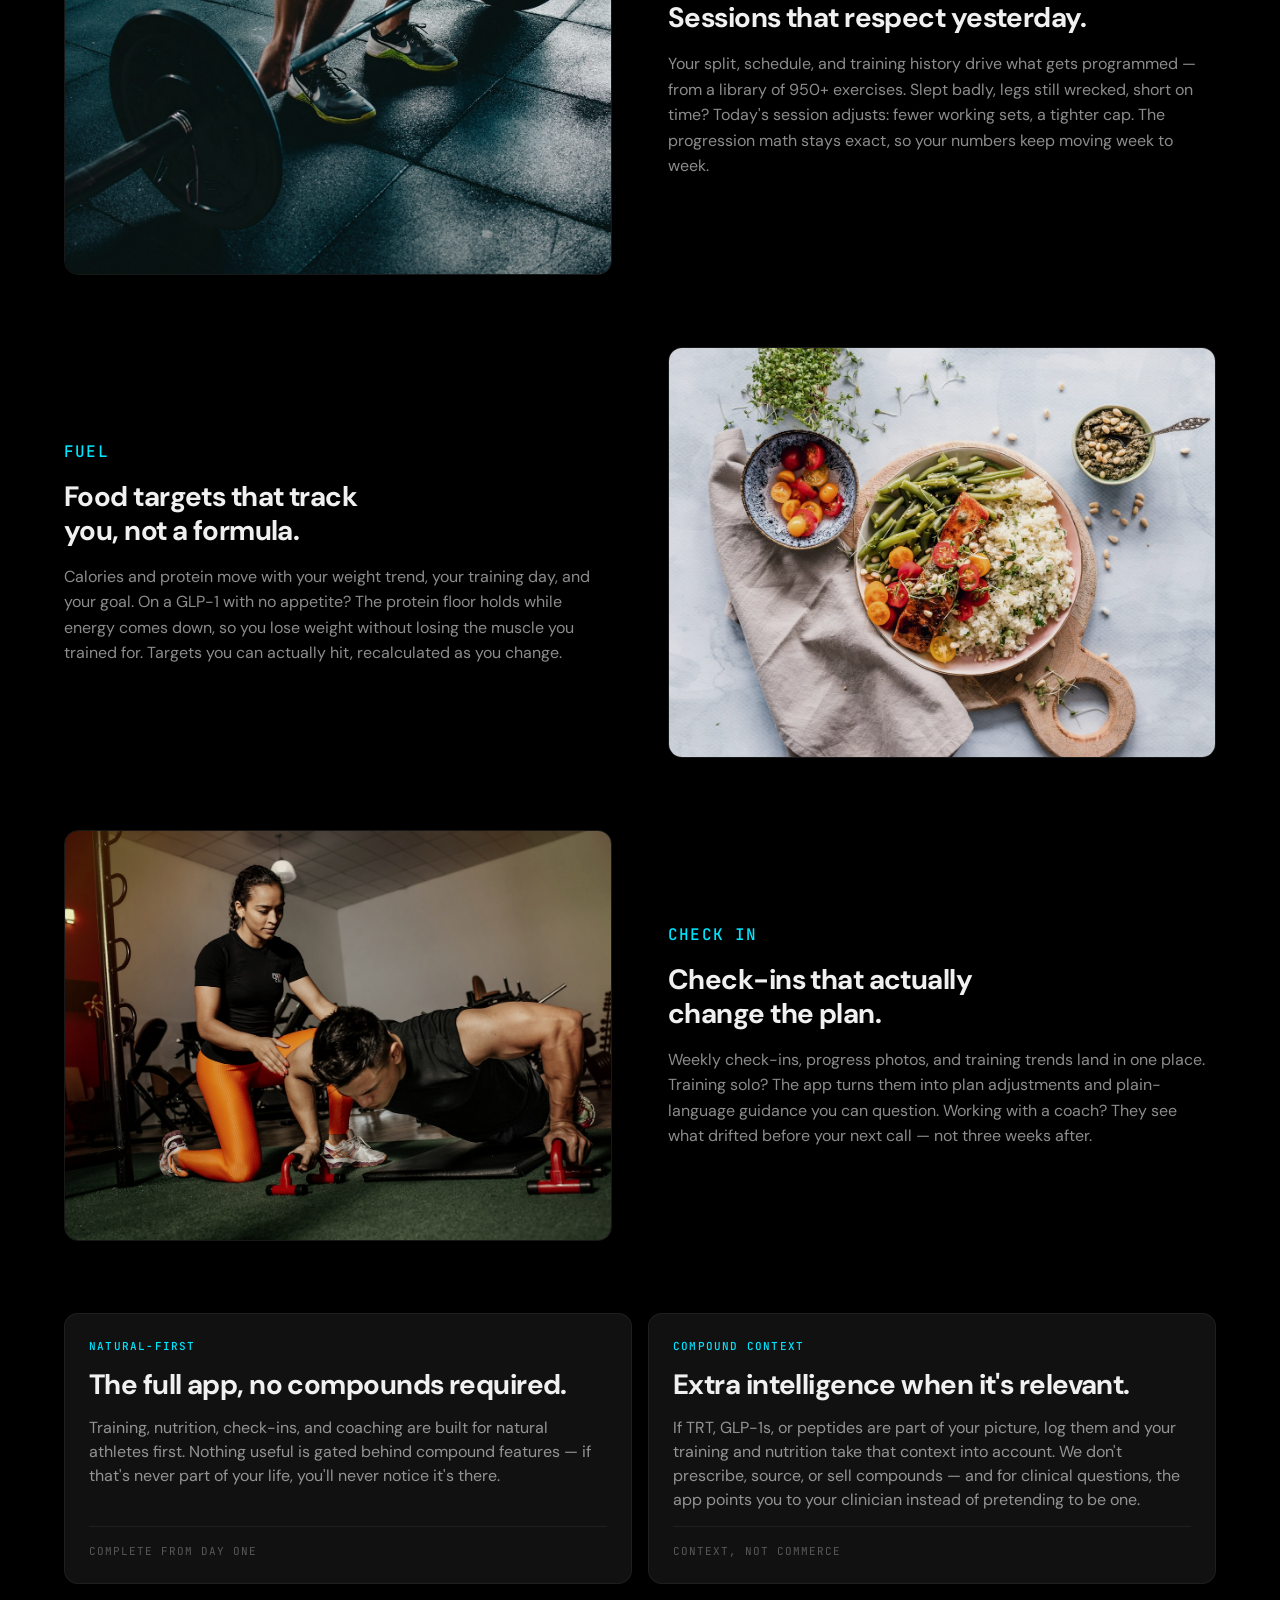
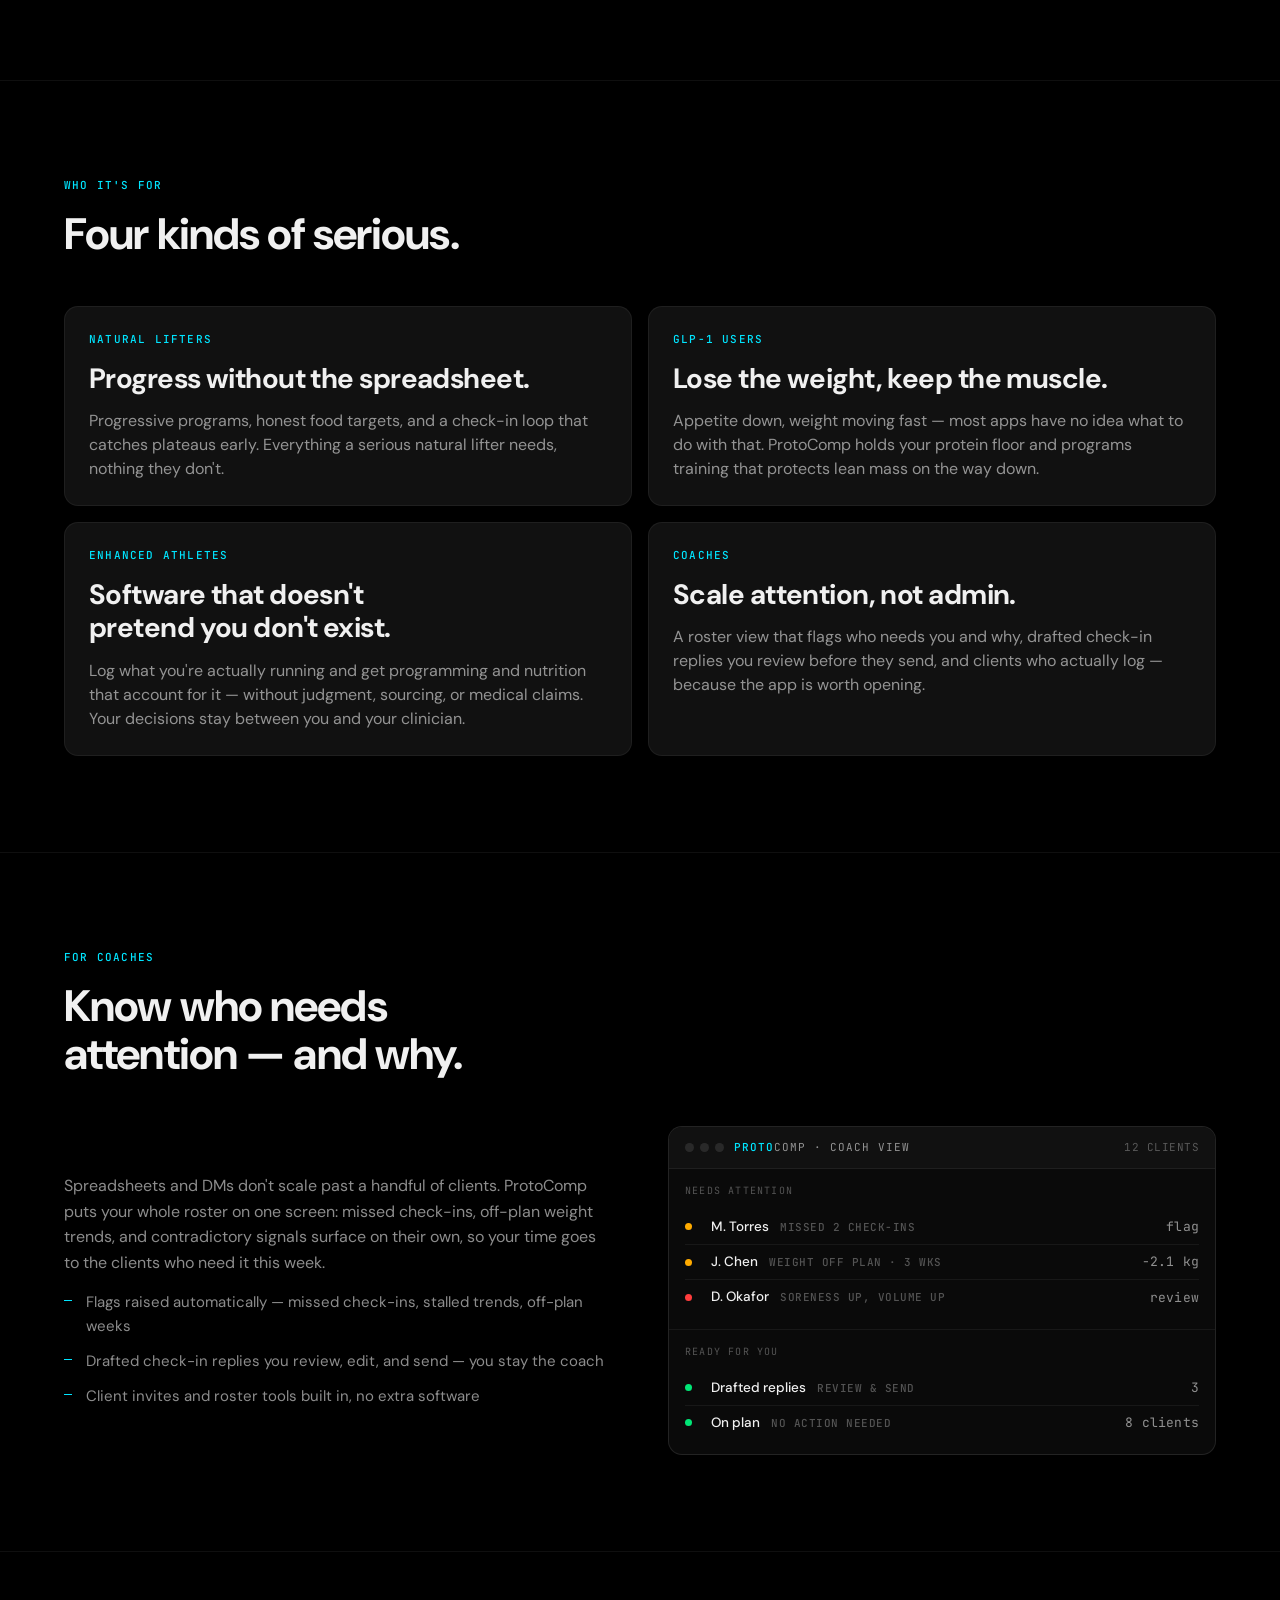
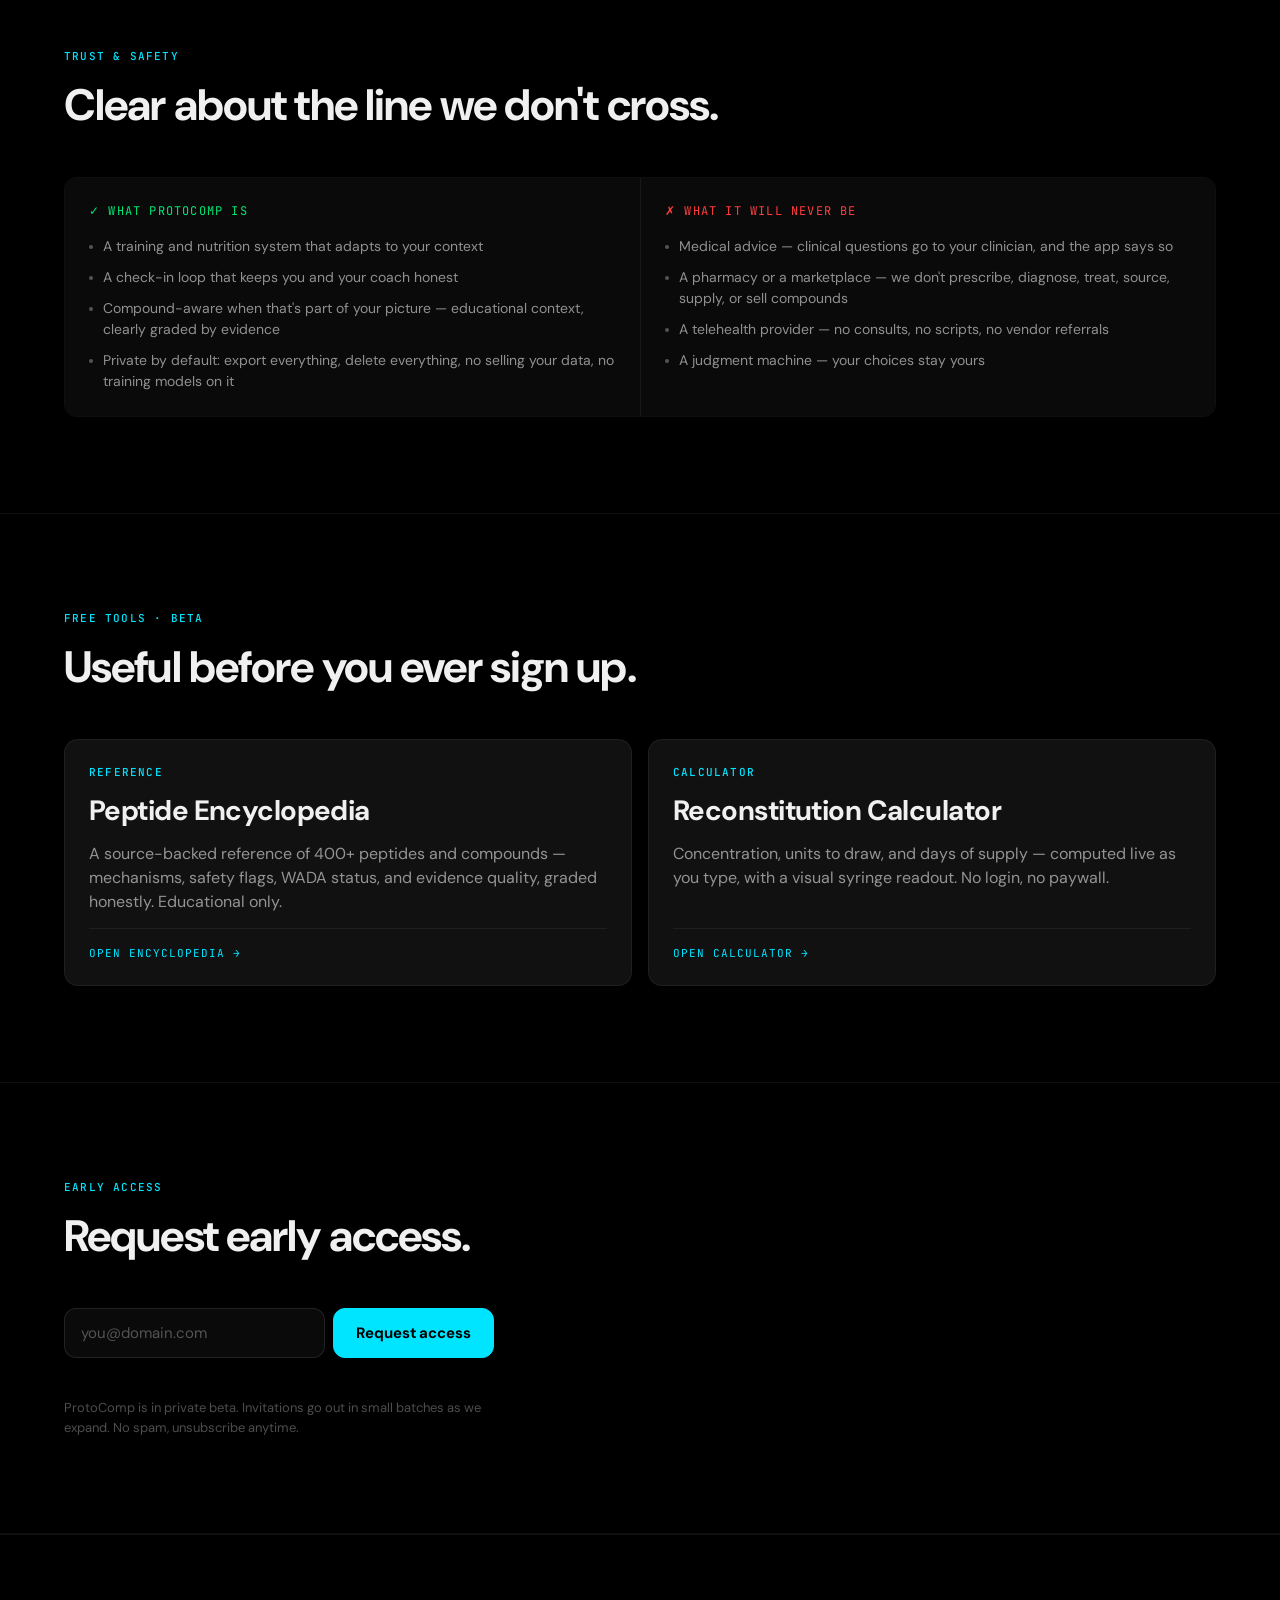
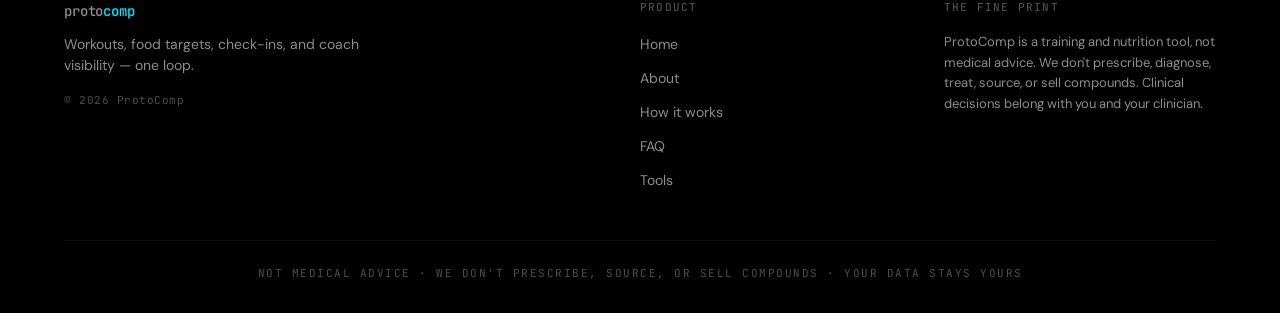
==== commit 5842707c: "fix(marketing): sharpen public positioning and visual credibility - Lead with training outcomes inst" ====
--- a/index.html
+++ b/index.html
@@ -3,8 +3,8 @@
 <head>
   <meta charset="UTF-8" />
   <meta name="viewport" content="width=device-width, initial-scale=1.0" />
-  <title>ProtoComp — Adaptive AI coaching for every athlete</title>
-  <meta name="description" content="AI-driven coaching that rewrites your training, nutrition, and recovery around how you actually respond — backed by a deterministic engine that never guesses and never goes down. For natural and enhanced athletes alike." />
+  <title>ProtoComp — Train around your actual physiology</title>
+  <meta name="description" content="Workouts, food targets, check-ins, and coach visibility in one loop. For lifters, GLP-1 users, enhanced athletes, and coaches who need more than a tracker. We don't prescribe, source, or sell compounds." />
   <link rel="preconnect" href="https://fonts.googleapis.com" />
   <link rel="preconnect" href="https://fonts.gstatic.com" crossorigin />
   <link href="https://fonts.googleapis.com/css2?family=DM+Sans:wght@400;500;600;700&family=JetBrains+Mono:wght@400;500;600&display=swap" rel="stylesheet" />
@@ -17,7 +17,7 @@
       <a href="index.html" class="nav-brand">proto<b>comp</b></a>
       <div class="nav-links">
         <a href="about.html">About</a>
-        <a href="tech.html">Tech</a>
+        <a href="tech.html">How it works</a>
         <a href="faq.html">FAQ</a>
         <a href="tools.html">Tools<span class="beta">beta</span></a>
         <a href="#waitlist" class="nav-cta">Early access</a>
@@ -30,9 +30,9 @@
     <div class="hero-grid" aria-hidden="true"></div>
     <div class="hero-inner">
       <div class="hero-copy">
-        <p class="eyebrow">Adaptive AI coaching</p>
-        <h1>Coaching that adapts to you. Every athlete, every day.</h1>
-        <p class="lead">ProtoComp reads your training, recovery, and goals and rewrites today's plan around them. AI-driven coaching you can talk to — with a deterministic engine underneath that keeps the numbers honest and never goes down.</p>
+        <p class="eyebrow">Train · Fuel · Check in · Coach</p>
+        <h1>Train around your actual physiology.</h1>
+        <p class="lead">ProtoComp is a training and nutrition system that adapts to your real context — sleep, recovery, goals, and, when it's relevant, what else is going on in your body. For lifters, GLP-1 users, enhanced athletes, and coaches who need more than a tracker.</p>
         <div class="hero-ctas">
           <a href="#waitlist" class="btn btn-primary">Request early access</a>
           <a href="tech.html" class="btn btn-secondary">See how it works</a>
@@ -41,7 +41,7 @@
       </div>
 
       <!-- Product console -->
-      <div class="console" role="img" aria-label="ProtoComp daily brief: today's signals and the adaptive plan computed from them">
+      <div class="console" role="img" aria-label="ProtoComp daily brief: today's signals and the plan adjusted from them">
         <div class="console-bar">
           <div class="dots" aria-hidden="true"><i></i><i></i><i></i></div>
           <span class="console-title"><b>proto</b>comp · daily brief</span>
@@ -68,7 +68,7 @@
         </div>
 
         <div class="console-section">
-          <p class="console-label">Today's plan — adapted</p>
+          <p class="console-label">Today's plan — adjusted</p>
           <div class="adj-row">
             <span class="adj-key">Training volume<small>readiness-weighted · −1 working set</small></span>
             <span class="adj-val down">−15%</span>
@@ -78,7 +78,7 @@
             <span class="adj-val neutral">2,540 kcal</span>
           </div>
           <div class="adj-row">
-            <span class="adj-key">Protein floor<small>hold the floor on a deficit</small></span>
+            <span class="adj-key">Protein floor<small>held — non-negotiable</small></span>
             <span class="adj-val">180 g</span>
           </div>
           <div class="adj-row">
@@ -98,61 +98,68 @@
         <h2>Most apps hand everyone the same plan. You're not everyone.</h2>
       </div>
       <p class="lead" style="max-width: 70ch;">
-        Generic apps don't account for how you slept, how you're recovering, how you actually respond to training, or — when it's part of your picture — the rest of your protocol. They program you like last week never happened. Your coach guesses between check-ins. You under-recover, plateau, or grind through sessions your body wasn't ready for — and the months you're paying for don't compound the way they should.
+        Generic apps program you like last week never happened. They don't care how you slept, how you're recovering, whether a GLP-1 has flattened your appetite, or what else is part of your picture. Your coach guesses between check-ins. You plateau, under-recover, or grind through sessions your body wasn't ready for — and the months you're paying for don't add up to much.
       </p>
     </div>
   </section>
 
-  <!-- ───── Solution ───── -->
-  <section>
-    <div class="container">
-      <div class="section-head">
-        <p class="eyebrow">What we built instead</p>
-        <h2>AI coaching, a deterministic safety net, one coach dashboard.</h2>
-      </div>
-      <div class="grid-3">
-        <article class="card">
-          <p class="eyebrow">Adaptive Programming</p>
-          <h3>The AI builds your sessions and adapts them as you go.</h3>
-          <p>Your training history, recovery, and readiness drive what gets programmed today. The AI writes and re-writes the plan; a deterministic engine sets the floor so sets, reps, and progression stay exact and repeatable — even offline.</p>
-          <div class="card-footer">AI-led · deterministic floor</div>
-        </article>
-        <article class="card">
-          <p class="eyebrow">Smart Nutrition</p>
-          <h3>Macros that move with your goals and your response.</h3>
-          <p>The AI sets and adjusts your targets to how your body is actually responding. Underneath, a deterministic TDEE model holds the line — a hard floor for protein and energy the AI can shape but never break.</p>
-          <div class="card-footer">AI targets · math you can trust</div>
-        </article>
-        <article class="card">
-          <p class="eyebrow">Coach Dashboard</p>
-          <h3>Coaches monitor every client with context-aware alerts.</h3>
-          <p>One screen. Every client. Off-plan trends, contradictory signals, and missed check-ins surface before the next call — so coaches spend their time on the clients who need it, not chasing spreadsheets.</p>
-          <div class="card-footer">At-risk alerts · weekly check-ins</div>
-        </article>
-      </div>
-    </div>
-  </section>
-
-  <!-- ───── How it holds up (proof) ───── -->
-  <section>
-    <div class="container">
-      <div class="section-head">
-        <p class="eyebrow">How it holds up</p>
-        <h2>AI you can talk to. Math you can trust.</h2>
-      </div>
-      <div class="grid-3">
-        <div class="stat">
-          <div class="stat-number">Daily</div>
-          <div class="stat-label"><strong class="text-primary">Adapts every day</strong> — to your signals, not once a mesocycle.</div>
-        </div>
-        <div class="stat">
-          <div class="stat-number">100%</div>
-          <div class="stat-label"><strong class="text-primary">Deterministic fallback</strong> — every plan is bounded by exact math that runs even when the AI can't.</div>
-        </div>
-        <div class="stat">
-          <div class="stat-number">Cited</div>
-          <div class="stat-label"><strong class="text-primary">Evidence-grounded</strong> — guidance points to research, not vibes.</div>
-        </div>
+  <!-- ───── What it actually does ───── -->
+  <section>
+    <div class="container">
+      <div class="section-head">
+        <p class="eyebrow">What it actually does</p>
+        <h2>One loop: train, fuel, check in, stay seen.</h2>
+      </div>
+
+      <div class="feature-row">
+        <div class="feature-media">
+          <!-- Photo: Unsplash photo-1517836357463-d25dfeac3438 (Unsplash License). See assets/img/SOURCES.md -->
+          <img src="assets/img/training-deadlift.jpg" alt="Lifter setting up for a deadlift on a dark gym floor" loading="lazy" />
+        </div>
+        <div class="feature-copy">
+          <p class="eyebrow">Train</p>
+          <h3>Sessions that respect yesterday.</h3>
+          <p>Your split, schedule, and training history drive what gets programmed — from a library of 950+ exercises. Slept badly, legs still wrecked, short on time? Today's session adjusts: fewer working sets, a tighter cap. The progression math stays exact, so your numbers keep moving week to week.</p>
+        </div>
+      </div>
+
+      <div class="feature-row flip">
+        <div class="feature-media">
+          <!-- Photo: Unsplash photo-1547592180-85f173990554 (Unsplash License). See assets/img/SOURCES.md -->
+          <img src="assets/img/nutrition-plate.jpg" alt="Plate of salmon, couscous, and green vegetables" loading="lazy" />
+        </div>
+        <div class="feature-copy">
+          <p class="eyebrow">Fuel</p>
+          <h3>Food targets that track you, not a formula.</h3>
+          <p>Calories and protein move with your weight trend, your training day, and your goal. On a GLP-1 with no appetite? The protein floor holds while energy comes down, so you lose weight without losing the muscle you trained for. Targets you can actually hit, recalculated as you change.</p>
+        </div>
+      </div>
+
+      <div class="feature-row">
+        <div class="feature-media">
+          <!-- Photo: Unsplash photo-1571019614242-c5c5dee9f50b (Unsplash License). See assets/img/SOURCES.md -->
+          <img src="assets/img/coach-client.jpg" alt="Coach correcting a client's push-up form in a gym" loading="lazy" />
+        </div>
+        <div class="feature-copy">
+          <p class="eyebrow">Check in</p>
+          <h3>Check-ins that actually change the plan.</h3>
+          <p>Weekly check-ins, progress photos, and training trends land in one place. Training solo? The app turns them into plan adjustments and plain-language guidance you can question. Working with a coach? They see what drifted before your next call — not three weeks after.</p>
+        </div>
+      </div>
+
+      <div class="grid-2" style="margin-top: 72px;">
+        <article class="card">
+          <p class="eyebrow">Natural-first</p>
+          <h3>The full app, no compounds required.</h3>
+          <p>Training, nutrition, check-ins, and coaching are built for natural athletes first. Nothing useful is gated behind compound features — if that's never part of your life, you'll never notice it's there.</p>
+          <div class="card-footer">Complete from day one</div>
+        </article>
+        <article class="card">
+          <p class="eyebrow">Compound context</p>
+          <h3>Extra intelligence when it's relevant.</h3>
+          <p>If TRT, GLP-1s, or peptides are part of your picture, log them and your training and nutrition take that context into account. We don't prescribe, source, or sell compounds — and for clinical questions, the app points you to your clinician instead of pretending to be one.</p>
+          <div class="card-footer">Context, not commerce</div>
+        </article>
       </div>
     </div>
   </section>
@@ -162,18 +169,143 @@
     <div class="container">
       <div class="section-head">
         <p class="eyebrow">Who it's for</p>
-        <h2>Built for every athlete.</h2>
-      </div>
-      <p class="lead" style="max-width: 72ch;">
-        Natural athletes, enhanced athletes, and everyone in between. Whether you're chasing a first pull-up or peaking for a meet, ProtoComp adapts to your training, your recovery, and your goals — and stays aware of the rest of your protocol when that's part of your picture. It's coaching that meets you where you are instead of forcing you into someone else's template.
-      </p>
-      <div class="row" style="margin-top: 28px;">
-        <span class="pill pill-cyan"><span class="dot"></span>Natural</span>
-        <span class="pill pill-cyan"><span class="dot"></span>Enhanced</span>
-        <span class="pill pill-cyan"><span class="dot"></span>Strength</span>
-        <span class="pill pill-cyan"><span class="dot"></span>Physique</span>
-        <span class="pill pill-cyan"><span class="dot"></span>Hybrid</span>
-        <span class="pill pill-cyan"><span class="dot"></span>Coaches</span>
+        <h2>Four kinds of serious.</h2>
+      </div>
+      <div class="grid-2">
+        <article class="card">
+          <p class="eyebrow">Natural lifters</p>
+          <h3>Progress without the spreadsheet.</h3>
+          <p>Progressive programs, honest food targets, and a check-in loop that catches plateaus early. Everything a serious natural lifter needs, nothing they don't.</p>
+        </article>
+        <article class="card">
+          <p class="eyebrow">GLP-1 users</p>
+          <h3>Lose the weight, keep the muscle.</h3>
+          <p>Appetite down, weight moving fast — most apps have no idea what to do with that. ProtoComp holds your protein floor and programs training that protects lean mass on the way down.</p>
+        </article>
+        <article class="card">
+          <p class="eyebrow">Enhanced athletes</p>
+          <h3>Software that doesn't pretend you don't exist.</h3>
+          <p>Log what you're actually running and get programming and nutrition that account for it — without judgment, sourcing, or medical claims. Your decisions stay between you and your clinician.</p>
+        </article>
+        <article class="card">
+          <p class="eyebrow">Coaches</p>
+          <h3>Scale attention, not admin.</h3>
+          <p>A roster view that flags who needs you and why, drafted check-in replies you review before they send, and clients who actually log — because the app is worth opening.</p>
+        </article>
+      </div>
+    </div>
+  </section>
+
+  <!-- ───── Coaches ───── -->
+  <section>
+    <div class="container">
+      <div class="section-head">
+        <p class="eyebrow">For coaches</p>
+        <h2>Know who needs attention — and why.</h2>
+      </div>
+      <div class="feature-row">
+        <div class="feature-copy">
+          <p style="font-size: 16px; line-height: 1.6; max-width: 54ch;">
+            Spreadsheets and DMs don't scale past a handful of clients. ProtoComp puts your whole roster on one screen: missed check-ins, off-plan weight trends, and contradictory signals surface on their own, so your time goes to the clients who need it this week.
+          </p>
+          <ul class="bullets">
+            <li>Flags raised automatically — missed check-ins, stalled trends, off-plan weeks</li>
+            <li>Drafted check-in replies you review, edit, and send — you stay the coach</li>
+            <li>Client invites and roster tools built in, no extra software</li>
+          </ul>
+        </div>
+        <div class="console" role="img" aria-label="ProtoComp coach view: clients flagged for attention">
+          <div class="console-bar">
+            <div class="dots" aria-hidden="true"><i></i><i></i><i></i></div>
+            <span class="console-title"><b>proto</b>comp · coach view</span>
+            <span class="console-meta">12 CLIENTS</span>
+          </div>
+          <div class="console-section">
+            <p class="console-label">Needs attention</p>
+            <div class="cmp-row">
+              <span class="cmp-dot amber" aria-hidden="true"></span>
+              <span class="cmp-name">M. Torres <span>missed 2 check-ins</span></span>
+              <span class="cmp-dose">flag</span>
+            </div>
+            <div class="cmp-row">
+              <span class="cmp-dot amber" aria-hidden="true"></span>
+              <span class="cmp-name">J. Chen <span>weight off plan · 3 wks</span></span>
+              <span class="cmp-dose">−2.1 kg</span>
+            </div>
+            <div class="cmp-row">
+              <span class="cmp-dot red" aria-hidden="true" style="background: var(--red);"></span>
+              <span class="cmp-name">D. Okafor <span>soreness up, volume up</span></span>
+              <span class="cmp-dose">review</span>
+            </div>
+          </div>
+          <div class="console-section">
+            <p class="console-label">Ready for you</p>
+            <div class="cmp-row">
+              <span class="cmp-dot green" aria-hidden="true"></span>
+              <span class="cmp-name">Drafted replies <span>review &amp; send</span></span>
+              <span class="cmp-dose">3</span>
+            </div>
+            <div class="cmp-row">
+              <span class="cmp-dot green" aria-hidden="true"></span>
+              <span class="cmp-name">On plan <span>no action needed</span></span>
+              <span class="cmp-dose">8 clients</span>
+            </div>
+          </div>
+        </div>
+      </div>
+    </div>
+  </section>
+
+  <!-- ───── Trust & safety ───── -->
+  <section>
+    <div class="container">
+      <div class="section-head">
+        <p class="eyebrow">Trust &amp; safety</p>
+        <h2>Clear about the line we don't cross.</h2>
+      </div>
+      <div class="does-grid">
+        <div class="does-col">
+          <p class="does-head yes">✓ What ProtoComp is</p>
+          <ul class="does-list">
+            <li>A training and nutrition system that adapts to your context</li>
+            <li>A check-in loop that keeps you and your coach honest</li>
+            <li>Compound-aware when that's part of your picture — educational context, clearly graded by evidence</li>
+            <li>Private by default: export everything, delete everything, no selling your data, no training models on it</li>
+          </ul>
+        </div>
+        <div class="does-col">
+          <p class="does-head no">✗ What it will never be</p>
+          <ul class="does-list">
+            <li>Medical advice — clinical questions go to your clinician, and the app says so</li>
+            <li>A pharmacy or a marketplace — we don't prescribe, diagnose, treat, source, supply, or sell compounds</li>
+            <li>A telehealth provider — no consults, no scripts, no vendor referrals</li>
+            <li>A judgment machine — your choices stay yours</li>
+          </ul>
+        </div>
+      </div>
+    </div>
+  </section>
+
+  <!-- ───── Free tools ───── -->
+  <section>
+    <div class="container">
+      <div class="section-head">
+        <p class="eyebrow">Free tools · beta</p>
+        <h2>Useful before you ever sign up.</h2>
+      </div>
+      <div class="grid-2">
+        <a href="peptides.html" class="card card-link" style="text-decoration: none;">
+          <p class="eyebrow">Reference</p>
+          <h3>Peptide Encyclopedia</h3>
+          <p>A source-backed reference of 400+ peptides and compounds — mechanisms, safety flags, WADA status, and evidence quality, graded honestly. Educational only.</p>
+          <div class="card-footer" style="color: var(--cyan);">Open encyclopedia →</div>
+        </a>
+        <a href="reconstitution.html" class="card card-link" style="text-decoration: none;">
+          <p class="eyebrow">Calculator</p>
+          <h3>Reconstitution Calculator</h3>
+          <p>Concentration, units to draw, and days of supply — computed live as you type, with a visual syringe readout. No login, no paywall.</p>
+          <div class="card-footer" style="color: var(--cyan);">Open calculator →</div>
+        </a>
       </div>
     </div>
   </section>
@@ -182,7 +314,7 @@
   <section id="waitlist">
     <div class="container">
       <div class="section-head">
-        <p class="eyebrow">Be first</p>
+        <p class="eyebrow">Early access</p>
         <h2>Request early access.</h2>
       </div>
       <form id="waitlist-form" class="waitlist-form">
@@ -191,7 +323,7 @@
       </form>
       <p class="waitlist-state mono" style="font-size: 12px; color: var(--green); margin-top: 12px; min-height: 1em; letter-spacing: 0.5px;"></p>
       <p style="margin-top: 16px; font-size: 13px; color: var(--text-tertiary); max-width: 50ch;">
-        ProtoComp is in private beta. Join the list and we'll reach out as we roll out invitations. No spam. Unsubscribe anytime.
+        ProtoComp is in private beta. Invitations go out in small batches as we expand. No spam, unsubscribe anytime.
       </p>
     </div>
   </section>
@@ -202,7 +334,7 @@
       <div class="footer-grid">
         <div class="footer-col">
           <a href="index.html" class="nav-brand" style="display: inline-block; margin-bottom: 12px;">proto<b>comp</b></a>
-          <p class="footer-tag">Adaptive AI coaching for every athlete.</p>
+          <p class="footer-tag">Workouts, food targets, check-ins, and coach visibility — one loop.</p>
           <p style="font-family: var(--font-mono); font-size: 11px; color: var(--text-tertiary); letter-spacing: 0.5px;">© 2026 ProtoComp</p>
         </div>
         <div class="footer-col">
@@ -210,21 +342,19 @@
           <ul>
             <li><a href="index.html">Home</a></li>
             <li><a href="about.html">About</a></li>
-            <li><a href="tech.html">Tech</a></li>
+            <li><a href="tech.html">How it works</a></li>
             <li><a href="faq.html">FAQ</a></li>
             <li><a href="tools.html">Tools</a></li>
           </ul>
         </div>
         <div class="footer-col">
-          <h5>Company</h5>
-          <ul>
-            <li><a href="#">Contact</a></li>
-            <li><a href="#">Privacy</a></li>
-            <li><a href="#">Terms</a></li>
-          </ul>
-        </div>
-      </div>
-      <div class="footer-bottom">AI-driven coaching · Deterministic fallback · Evidence over hype</div>
+          <h5>The fine print</h5>
+          <p style="font-size: 13px; color: var(--text-secondary); line-height: 1.6; max-width: 36ch;">
+            ProtoComp is a training and nutrition tool, not medical advice. We don't prescribe, diagnose, treat, source, or sell compounds. Clinical decisions belong with you and your clinician.
+          </p>
+        </div>
+      </div>
+      <div class="footer-bottom">Not medical advice · We don't prescribe, source, or sell compounds · Your data stays yours</div>
     </div>
   </footer>
 
@@ -232,12 +362,35 @@
     (function(){
       var f = document.getElementById('waitlist-form');
       if (!f) return;
+      var input = f.querySelector('input');
+      var btn = f.querySelector('button');
+      var state = document.querySelector('.waitlist-state');
+      function setState(msg, ok){
+        if (!state) return;
+        state.style.color = ok ? 'var(--green)' : 'var(--amber)';
+        state.textContent = msg;
+      }
       f.addEventListener('submit', function(e){
         e.preventDefault();
-        var input = f.querySelector('input');
-        var state = document.querySelector('.waitlist-state');
-        if (state) state.textContent = "You're on the list. We'll be in touch.";
-        if (input) input.value = '';
+        var email = input ? input.value.trim() : '';
+        setState('Submitting…', true);
+        if (btn) btn.disabled = true;
+        fetch('/api/waitlist', {
+          method: 'POST',
+          headers: { 'content-type': 'application/json' },
+          body: JSON.stringify({ email: email })
+        })
+        .then(function(res){ return res.json().then(function(d){ return { ok: res.ok, d: d }; }); })
+        .then(function(r){
+          if (r.ok && r.d && r.d.ok) {
+            setState(r.d.alreadyOnList ? "You're already on the list." : "You're on the list. We'll be in touch.", true);
+            if (input) input.value = '';
+          } else {
+            setState((r.d && r.d.error) ? r.d.error : 'Something went wrong — please try again.', false);
+          }
+        })
+        .catch(function(){ setState('Network error — please try again.', false); })
+        .finally(function(){ if (btn) btn.disabled = false; });
       });
     })();
   </script>
--- a/styles.css
+++ b/styles.css
@@ -16,6 +16,8 @@
 
   /* Accents */
   --cyan:             #00E5FF;
+  --cyan-bright:      #64D2FF;
+  --cyan-deep:        #00B7D7;
   --cyan-glow:        rgba(0, 229, 255, 0.30);
   --cyan-soft:        rgba(0, 229, 255, 0.08);
   --amber:            #FFAB00;
@@ -230,7 +232,7 @@
 }
 .nav-cta:hover {
   color: #000;
-  background: #5cefff;
+  background: var(--cyan-bright);
 }
 @media (max-width: 720px) {
   .nav-links a:not(.nav-cta) { display: none; }
@@ -753,6 +755,49 @@
 }
 
 /* ─────────────────────────────────────────
+   Feature rows (image + copy)
+   ───────────────────────────────────────── */
+
+.feature-row {
+  display: grid;
+  grid-template-columns: 1fr 1fr;
+  gap: 56px;
+  align-items: center;
+}
+.feature-row + .feature-row { margin-top: 72px; }
+.feature-row.flip .feature-media { order: 2; }
+.feature-media img {
+  width: 100%;
+  aspect-ratio: 4 / 3;
+  object-fit: cover;
+  border-radius: var(--r-lg);
+  border: 1px solid var(--border-medium);
+  filter: saturate(0.82) contrast(1.04) brightness(0.92);
+}
+.feature-copy {
+  display: flex;
+  flex-direction: column;
+  gap: 16px;
+}
+.feature-copy h3 { max-width: 22ch; }
+.feature-copy p { font-size: 16px; line-height: 1.6; max-width: 54ch; }
+@media (max-width: 800px) {
+  .feature-row { grid-template-columns: 1fr; gap: 28px; }
+  .feature-row.flip .feature-media { order: 0; }
+  .feature-row + .feature-row { margin-top: 56px; }
+}
+
+.about-photo img {
+  width: 100%;
+  max-height: 420px;
+  object-fit: cover;
+  object-position: center 30%;
+  border-radius: var(--r-lg);
+  border: 1px solid var(--border-medium);
+  filter: saturate(0.82) contrast(1.04) brightness(0.92);
+}
+
+/* ─────────────────────────────────────────
    Bullet lists (generic)
    ───────────────────────────────────────── */
 
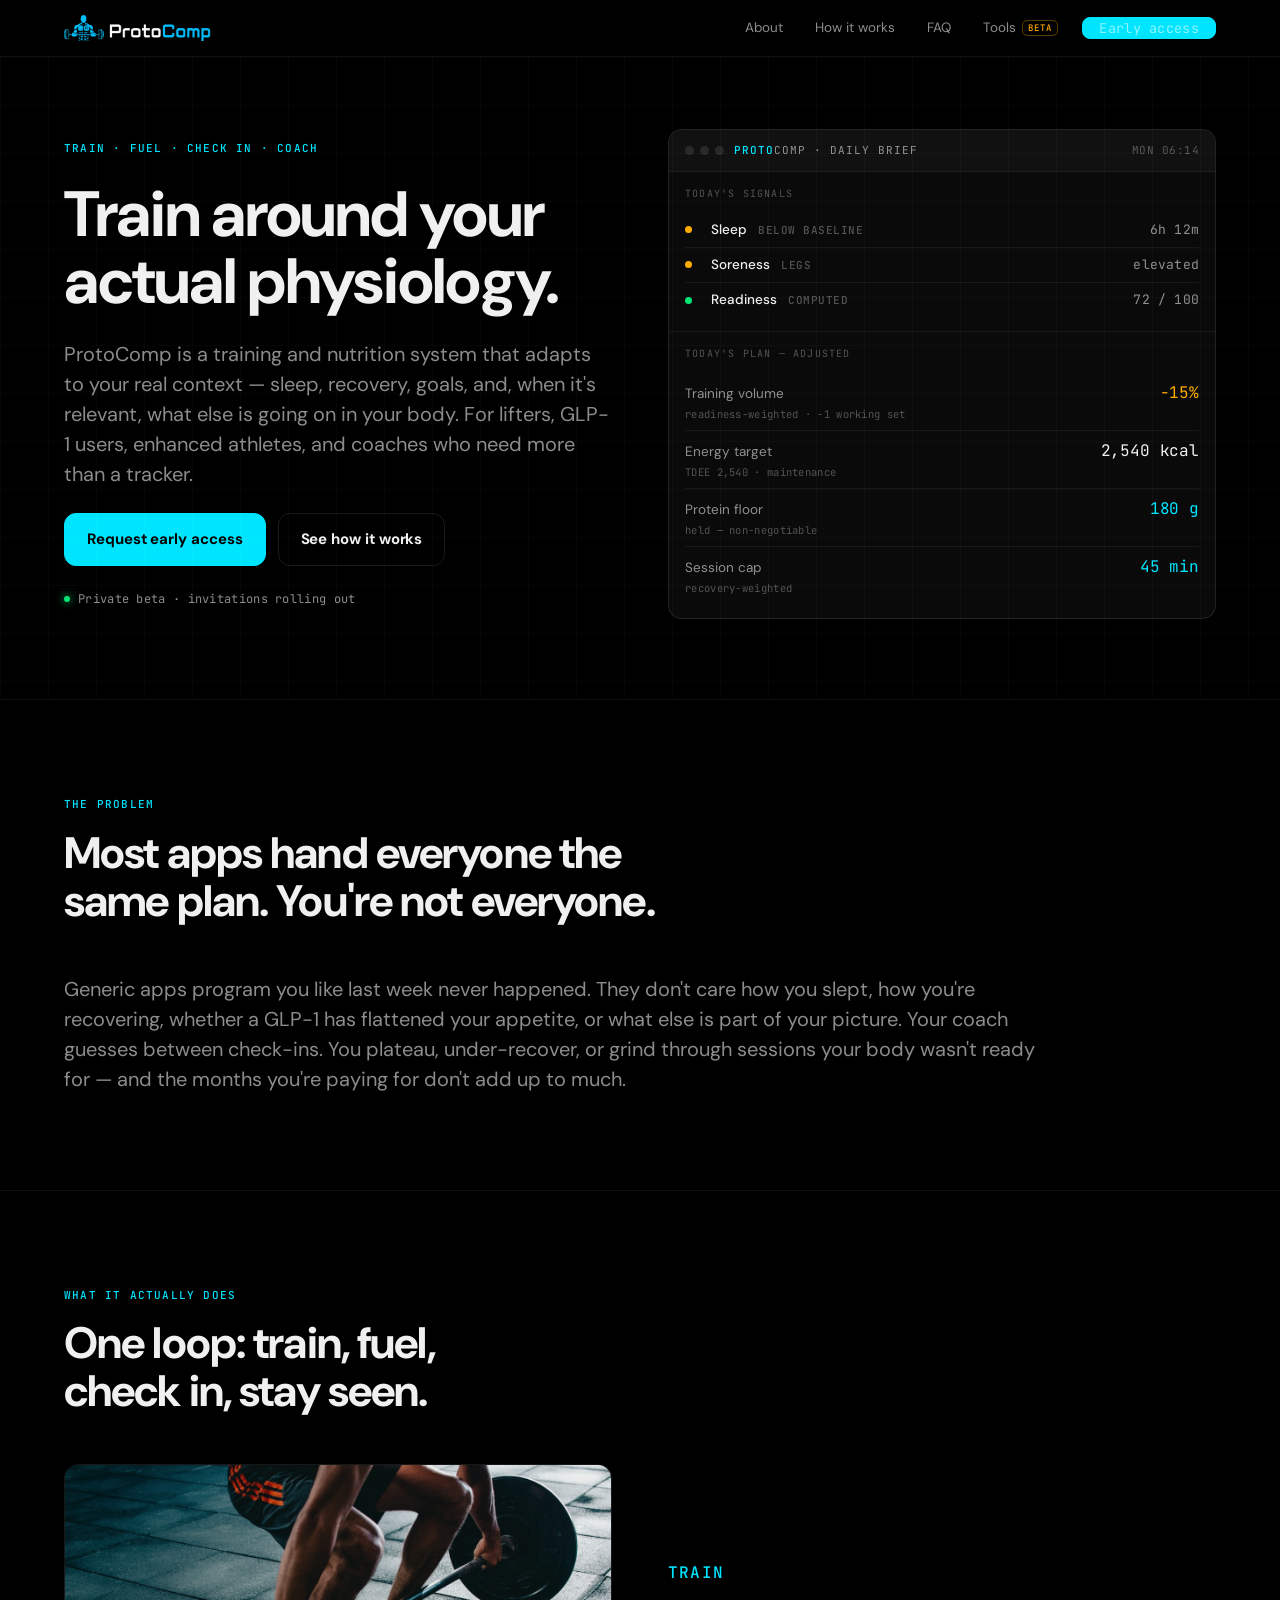
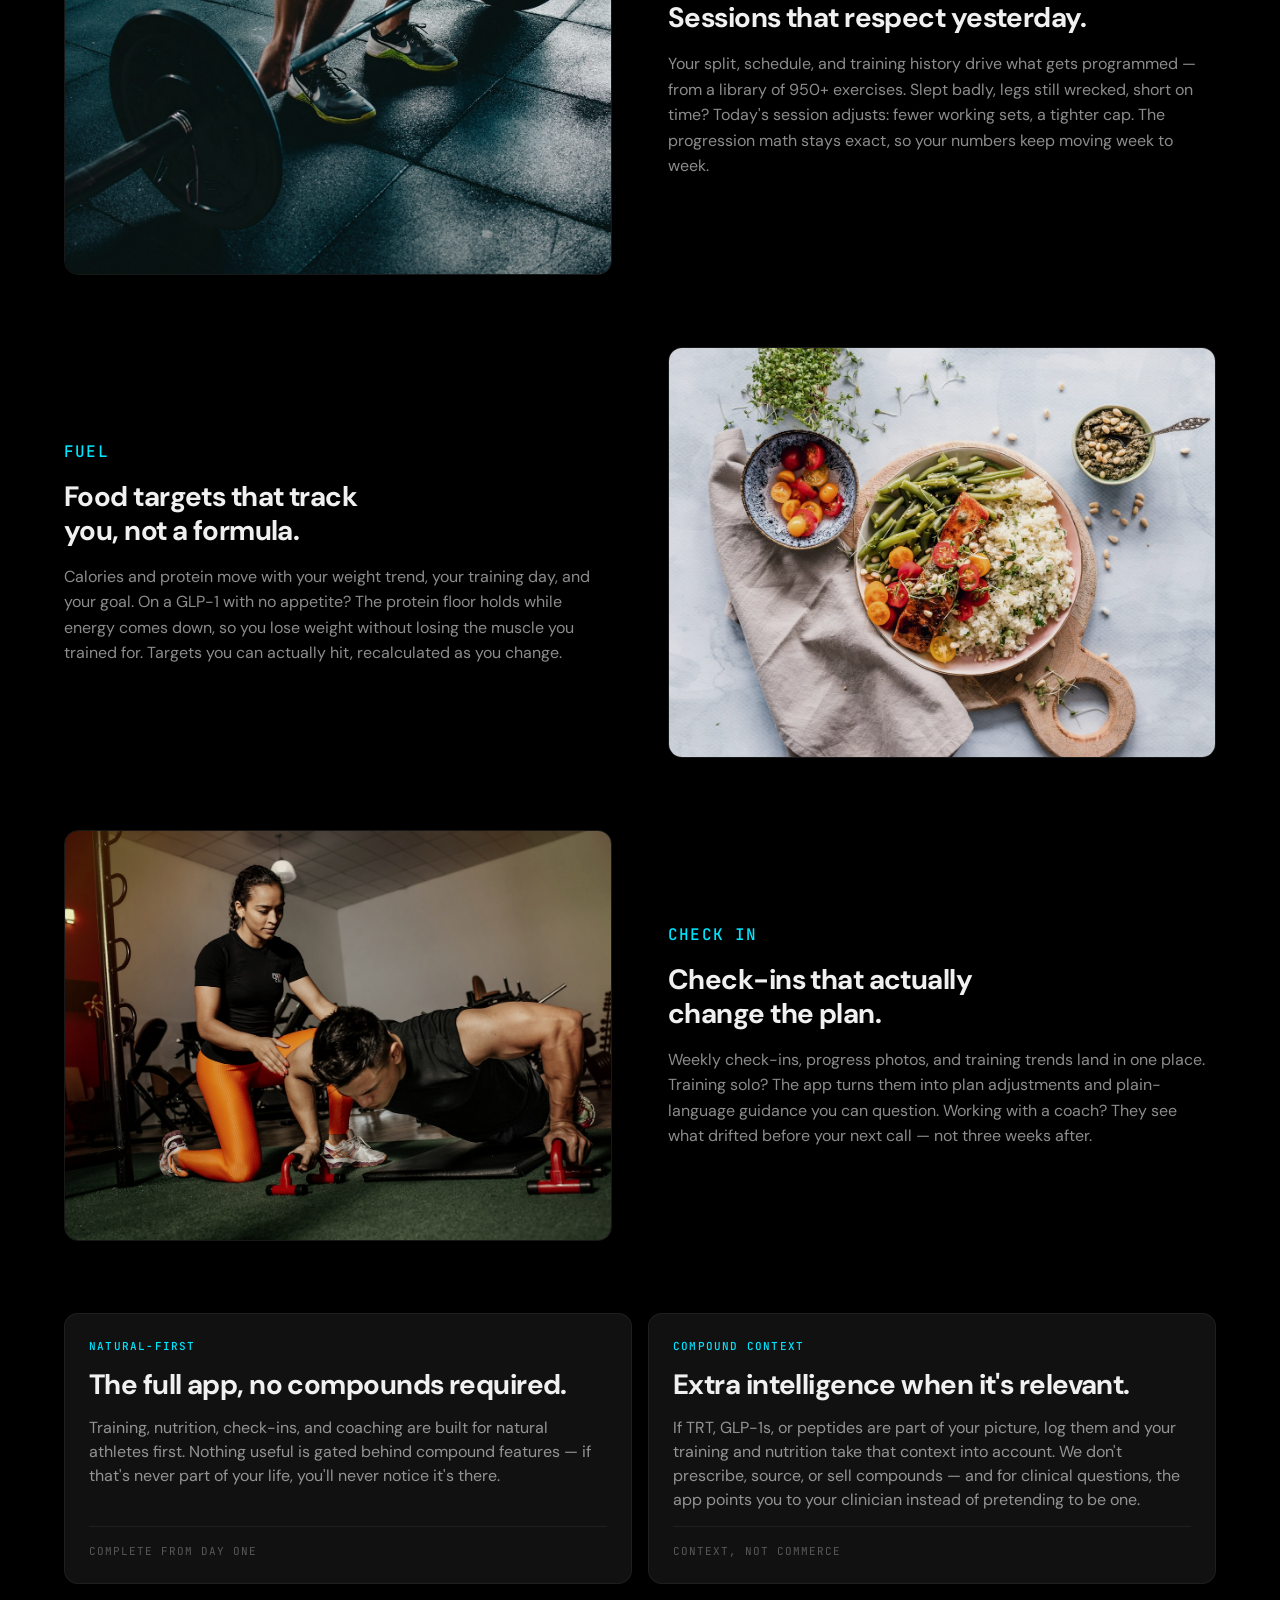
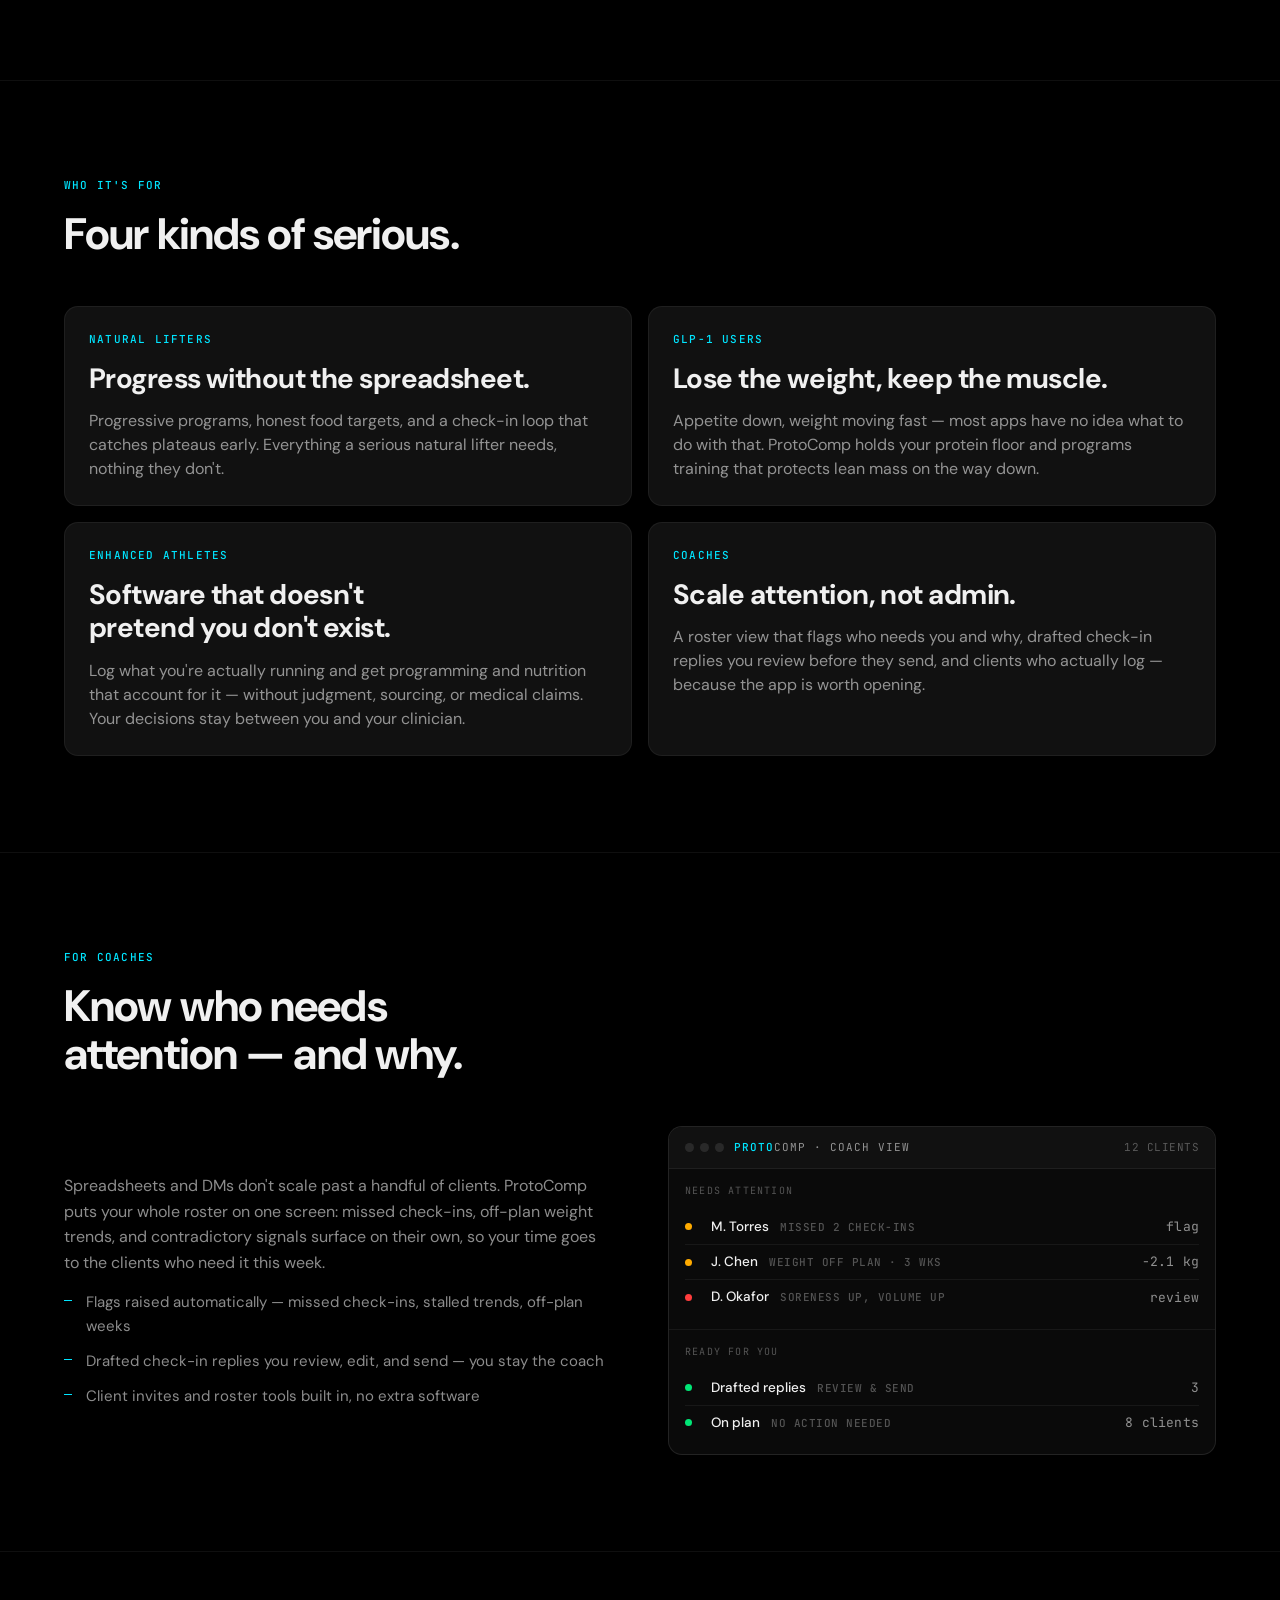
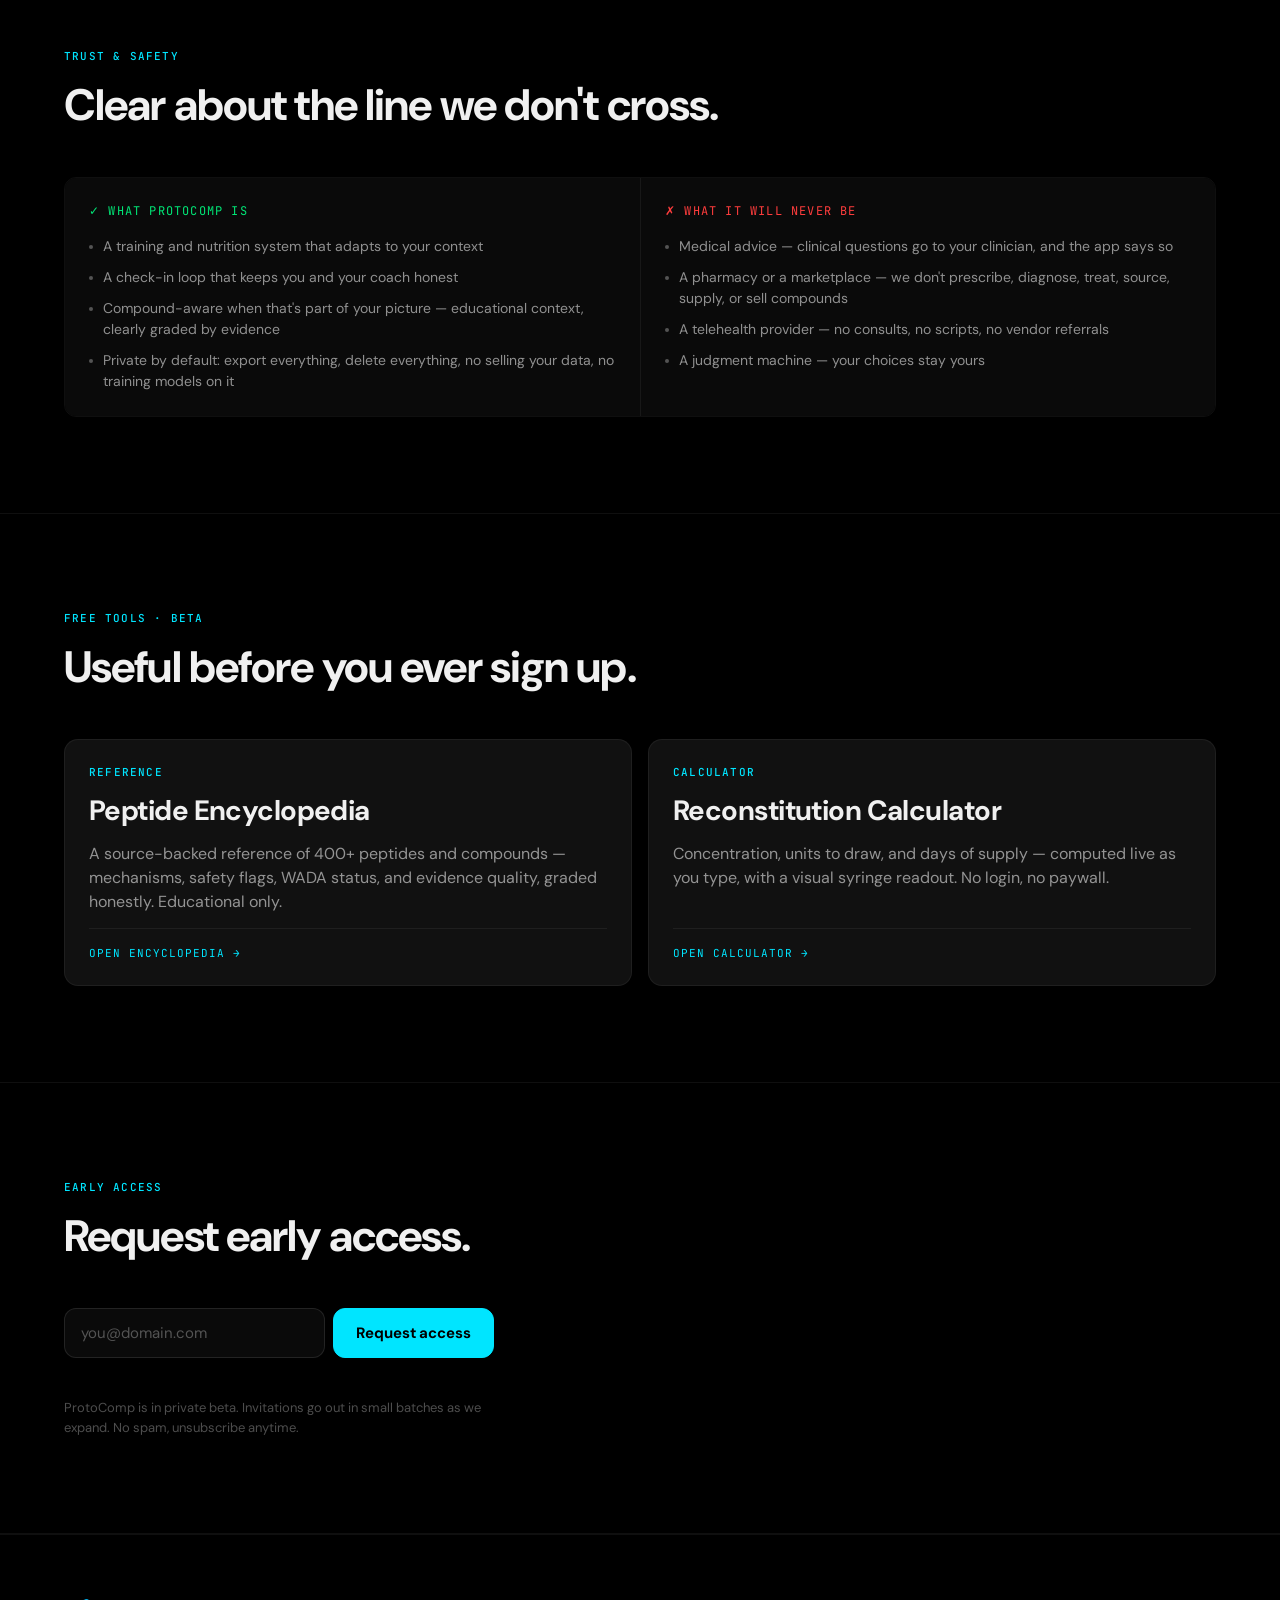
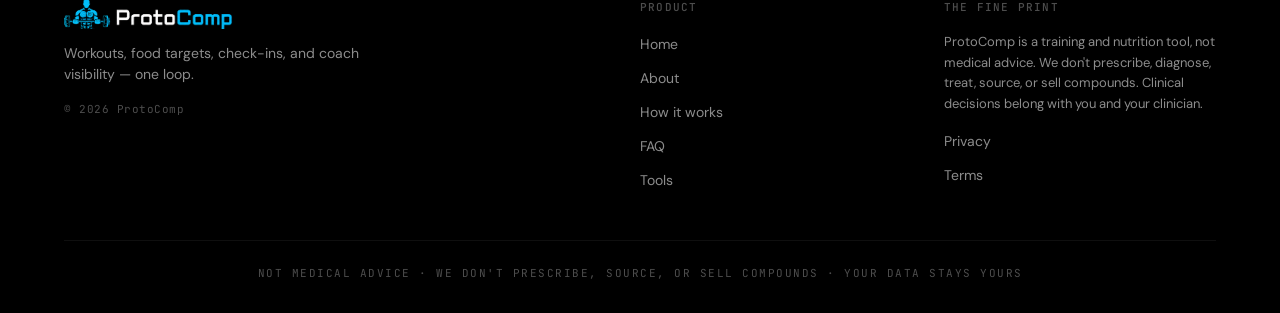
==== commit fdb20515: "feat(marketing): enterprise launch polish — brand, legal, SEO, mobile nav - Real brand: logo lockup " ====
--- a/index.html
+++ b/index.html
@@ -8,22 +8,40 @@
   <link rel="preconnect" href="https://fonts.googleapis.com" />
   <link rel="preconnect" href="https://fonts.gstatic.com" crossorigin />
   <link href="https://fonts.googleapis.com/css2?family=DM+Sans:wght@400;500;600;700&family=JetBrains+Mono:wght@400;500;600&display=swap" rel="stylesheet" />
+  <link rel="icon" type="image/png" sizes="32x32" href="/assets/brand/favicon-32.png" />
+  <link rel="icon" type="image/png" sizes="512x512" href="/assets/brand/favicon-512.png" />
+  <link rel="apple-touch-icon" href="/assets/brand/apple-touch-icon.png" />
+  <meta name="theme-color" content="#000000" />
+  <link rel="canonical" href="https://protocomp.health/" />
+  <meta property="og:type" content="website" />
+  <meta property="og:site_name" content="ProtoComp" />
+  <meta property="og:title" content="ProtoComp — Train around your actual physiology" />
+  <meta property="og:description" content="Workouts, food targets, check-ins, and coach visibility in one loop. For lifters, GLP-1 users, enhanced athletes, and coaches who need more than a tracker. We don't prescribe, source, or sell compounds." />
+  <meta property="og:url" content="https://protocomp.health/" />
+  <meta property="og:image" content="https://protocomp.health/assets/brand/og-image.png" />
+  <meta property="og:image:width" content="1200" />
+  <meta property="og:image:height" content="630" />
+  <meta name="twitter:card" content="summary_large_image" />
+  <meta name="twitter:image" content="https://protocomp.health/assets/brand/og-image.png" />
   <link rel="stylesheet" href="styles.css" />
 </head>
 <body data-screen-label="Home">
+  <a class="skip-link" href="#content">Skip to content</a>
   <!-- ───── Nav ───── -->
   <nav class="nav">
     <div class="nav-inner">
-      <a href="index.html" class="nav-brand">proto<b>comp</b></a>
+      <a href="/" class="nav-brand"><img src="/assets/brand/logo-lockup.png" alt="ProtoComp" /></a>
       <div class="nav-links">
-        <a href="about.html">About</a>
-        <a href="tech.html">How it works</a>
-        <a href="faq.html">FAQ</a>
-        <a href="tools.html">Tools<span class="beta">beta</span></a>
+        <a href="/about">About</a>
+        <a href="/tech">How it works</a>
+        <a href="/faq">FAQ</a>
+        <a href="/tools">Tools<span class="beta">beta</span></a>
         <a href="#waitlist" class="nav-cta">Early access</a>
       </div>
+      <button class="nav-toggle" type="button" aria-label="Menu" aria-expanded="false"></button>
     </div>
   </nav>
+  <span id="content"></span>
 
   <!-- ───── Hero ───── -->
   <header class="hero">
@@ -35,7 +53,7 @@
         <p class="lead">ProtoComp is a training and nutrition system that adapts to your real context — sleep, recovery, goals, and, when it's relevant, what else is going on in your body. For lifters, GLP-1 users, enhanced athletes, and coaches who need more than a tracker.</p>
         <div class="hero-ctas">
           <a href="#waitlist" class="btn btn-primary">Request early access</a>
-          <a href="tech.html" class="btn btn-secondary">See how it works</a>
+          <a href="/tech" class="btn btn-secondary">See how it works</a>
         </div>
         <p class="hero-meta"><span class="live" aria-hidden="true"></span>Private beta · invitations rolling out</p>
       </div>
@@ -294,13 +312,13 @@
         <h2>Useful before you ever sign up.</h2>
       </div>
       <div class="grid-2">
-        <a href="peptides.html" class="card card-link" style="text-decoration: none;">
+        <a href="/peptides" class="card card-link" style="text-decoration: none;">
           <p class="eyebrow">Reference</p>
           <h3>Peptide Encyclopedia</h3>
           <p>A source-backed reference of 400+ peptides and compounds — mechanisms, safety flags, WADA status, and evidence quality, graded honestly. Educational only.</p>
           <div class="card-footer" style="color: var(--cyan);">Open encyclopedia →</div>
         </a>
-        <a href="reconstitution.html" class="card card-link" style="text-decoration: none;">
+        <a href="/reconstitution" class="card card-link" style="text-decoration: none;">
           <p class="eyebrow">Calculator</p>
           <h3>Reconstitution Calculator</h3>
           <p>Concentration, units to draw, and days of supply — computed live as you type, with a visual syringe readout. No login, no paywall.</p>
@@ -333,18 +351,18 @@
     <div class="container">
       <div class="footer-grid">
         <div class="footer-col">
-          <a href="index.html" class="nav-brand" style="display: inline-block; margin-bottom: 12px;">proto<b>comp</b></a>
+          <a href="/" class="footer-brand"><img src="/assets/brand/logo-lockup.png" alt="ProtoComp" /></a>
           <p class="footer-tag">Workouts, food targets, check-ins, and coach visibility — one loop.</p>
           <p style="font-family: var(--font-mono); font-size: 11px; color: var(--text-tertiary); letter-spacing: 0.5px;">© 2026 ProtoComp</p>
         </div>
         <div class="footer-col">
           <h5>Product</h5>
           <ul>
-            <li><a href="index.html">Home</a></li>
-            <li><a href="about.html">About</a></li>
-            <li><a href="tech.html">How it works</a></li>
-            <li><a href="faq.html">FAQ</a></li>
-            <li><a href="tools.html">Tools</a></li>
+            <li><a href="/">Home</a></li>
+            <li><a href="/about">About</a></li>
+            <li><a href="/tech">How it works</a></li>
+            <li><a href="/faq">FAQ</a></li>
+            <li><a href="/tools">Tools</a></li>
           </ul>
         </div>
         <div class="footer-col">
@@ -352,6 +370,10 @@
           <p style="font-size: 13px; color: var(--text-secondary); line-height: 1.6; max-width: 36ch;">
             ProtoComp is a training and nutrition tool, not medical advice. We don't prescribe, diagnose, treat, source, or sell compounds. Clinical decisions belong with you and your clinician.
           </p>
+          <ul style="margin-top: 14px;">
+            <li><a href="/privacy">Privacy</a></li>
+            <li><a href="/terms">Terms</a></li>
+          </ul>
         </div>
       </div>
       <div class="footer-bottom">Not medical advice · We don't prescribe, source, or sell compounds · Your data stays yours</div>
@@ -394,5 +416,6 @@
       });
     })();
   </script>
+  <script src="/assets/site.js" defer></script>
 </body>
 </html>
--- a/styles.css
+++ b/styles.css
@@ -40,6 +40,23 @@
 }
 
 * { box-sizing: border-box; }
+
+@media (prefers-reduced-motion: no-preference) {
+  html { scroll-behavior: smooth; }
+}
+
+.skip-link {
+  position: absolute;
+  left: -9999px;
+  top: 0;
+  z-index: 100;
+  background: var(--cyan);
+  color: #000;
+  font-weight: 700;
+  padding: 10px 16px;
+  border-radius: 0 0 8px 0;
+}
+.skip-link:focus { left: 0; color: #000; }
 
 html, body {
   margin: 0;
@@ -190,6 +207,8 @@
 }
 .nav-brand b { color: var(--cyan); font-weight: 500; }
 .nav-brand:hover { color: var(--text); }
+.nav-brand img { height: 26px; width: auto; display: block; }
+.footer-brand img { height: 30px; width: auto; display: block; margin-bottom: 14px; }
 .nav-links {
   display: flex;
   gap: 0;
@@ -234,8 +253,54 @@
   color: #000;
   background: var(--cyan-bright);
 }
+.nav-toggle {
+  display: none;
+  background: none;
+  border: 1px solid var(--border-medium);
+  border-radius: 8px;
+  color: var(--text);
+  width: 38px;
+  height: 34px;
+  align-self: center;
+  cursor: pointer;
+  padding: 0;
+  font-size: 0;
+}
+.nav-toggle::before {
+  content: '☰';
+  font-size: 16px;
+  line-height: 1;
+}
+.nav.open .nav-toggle::before { content: '✕'; }
+
 @media (max-width: 720px) {
+  .nav-toggle { display: inline-flex; align-items: center; justify-content: center; }
   .nav-links a:not(.nav-cta) { display: none; }
+  .nav.open .nav-links {
+    position: absolute;
+    top: 56px;
+    left: 0;
+    right: 0;
+    flex-direction: column;
+    align-items: stretch;
+    background: var(--surface);
+    border-bottom: 1px solid var(--border-medium);
+    padding: 8px 12px 16px;
+    gap: 2px;
+  }
+  .nav.open .nav-links a:not(.nav-cta) {
+    display: flex;
+    padding: 12px 8px;
+    font-size: 15px;
+    border-bottom: 1px solid var(--border-subtle);
+  }
+  .nav.open .nav-links a:not(.nav-cta)::after { display: none; }
+  .nav.open .nav-cta {
+    margin: 12px 8px 0;
+    text-align: center;
+    justify-content: center;
+    display: flex;
+  }
 }
 
 /* ─────────────────────────────────────────
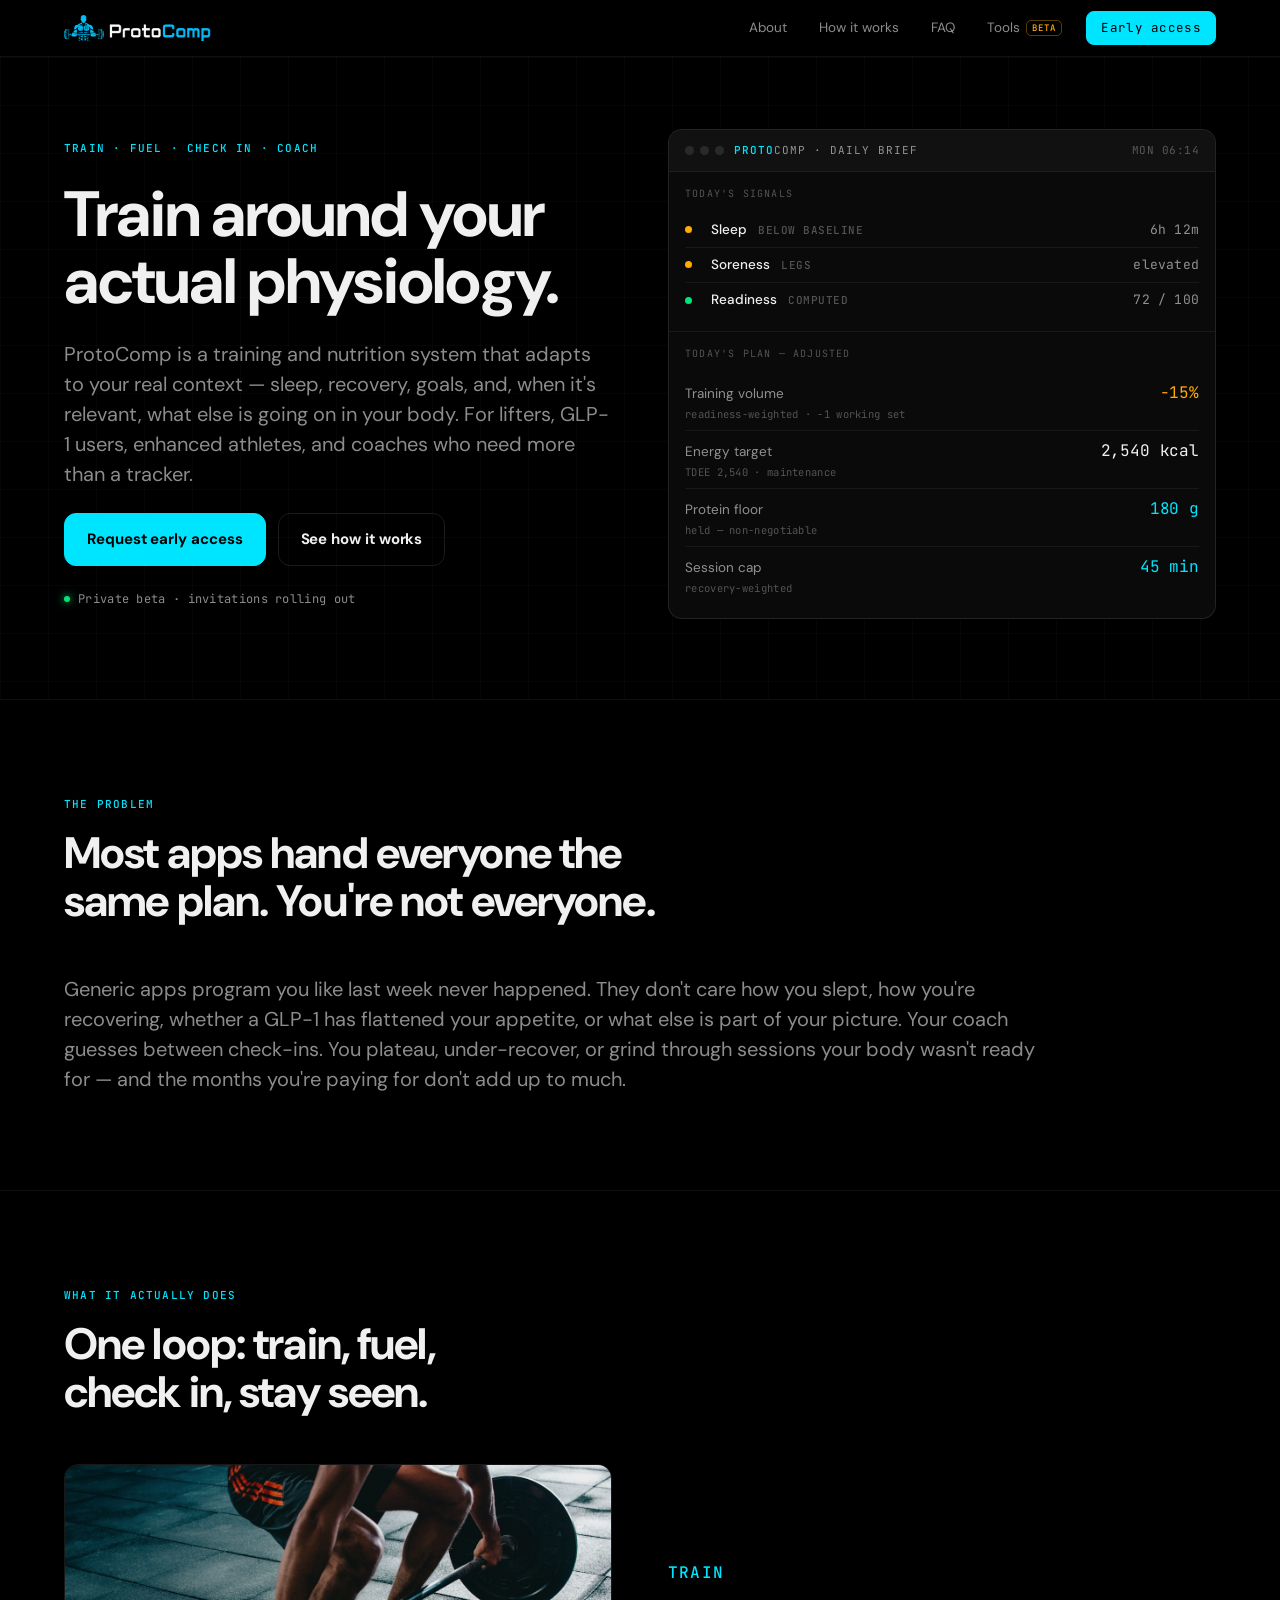
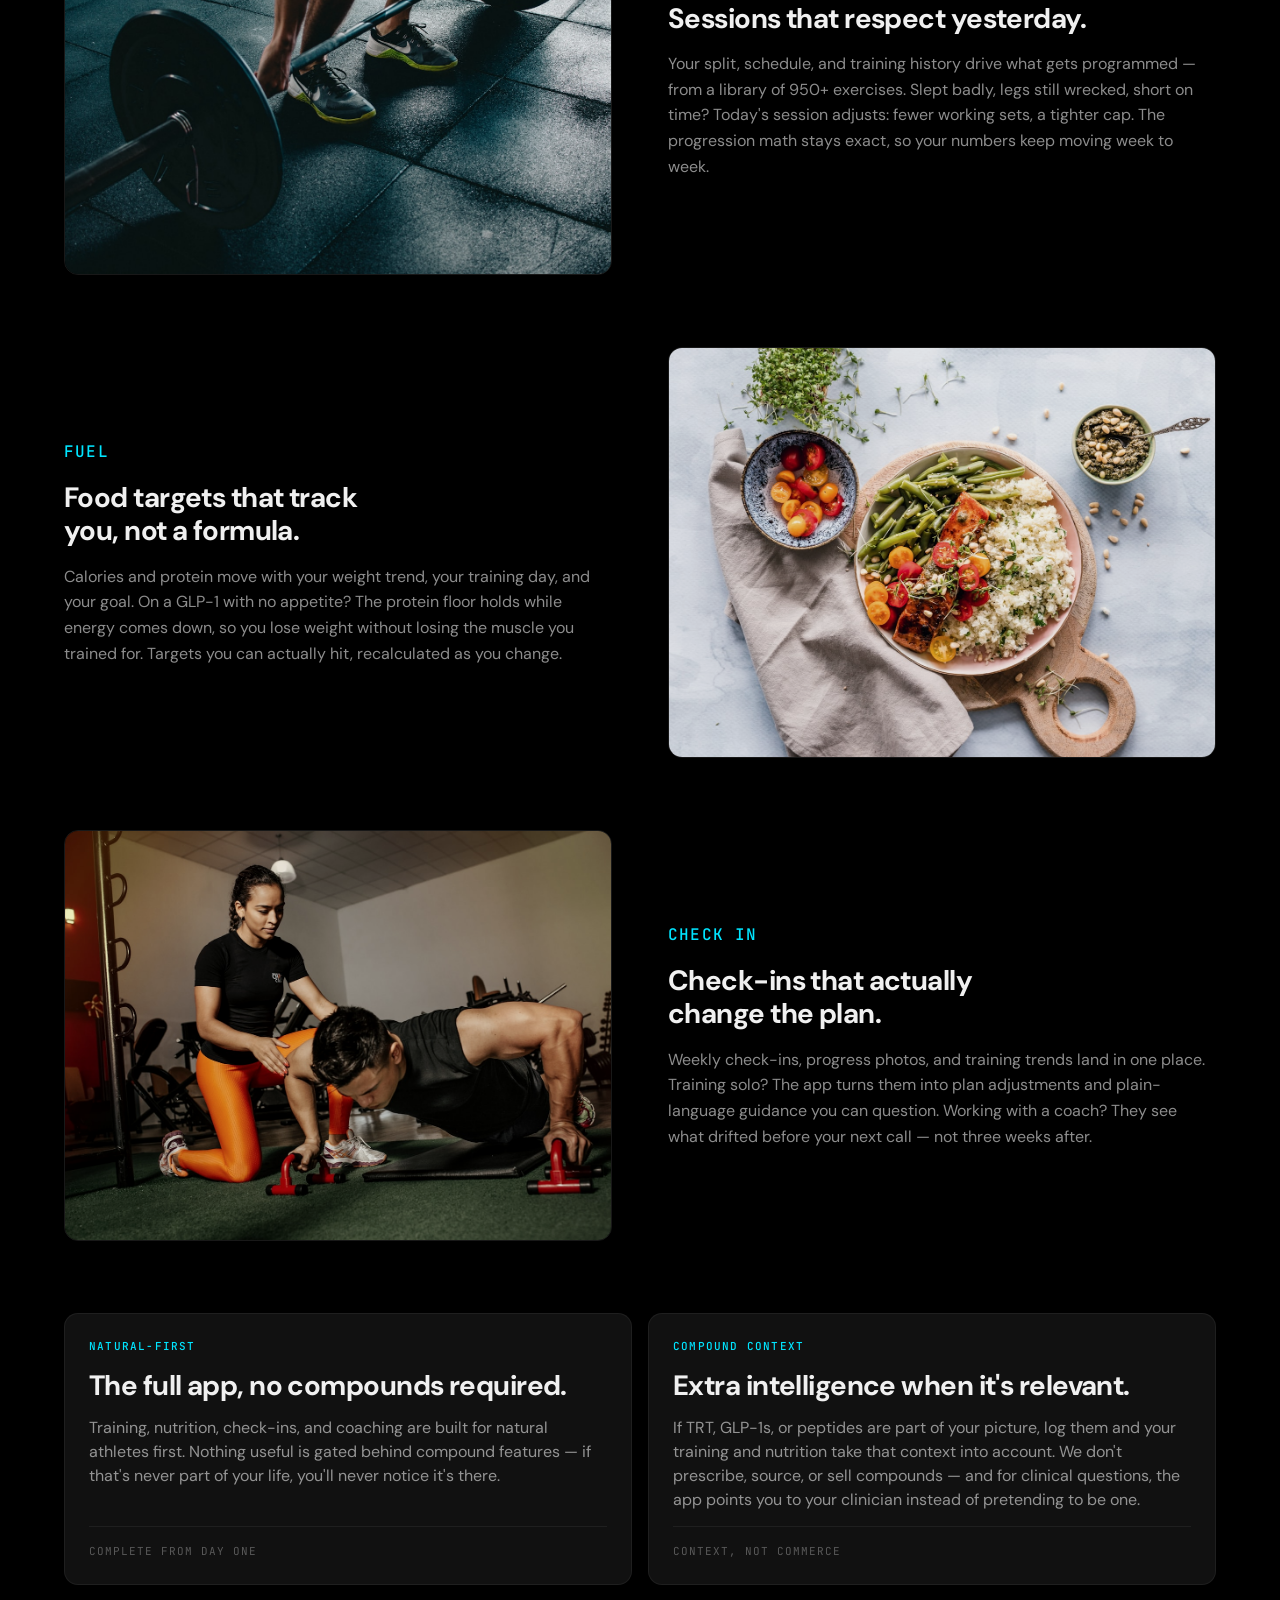
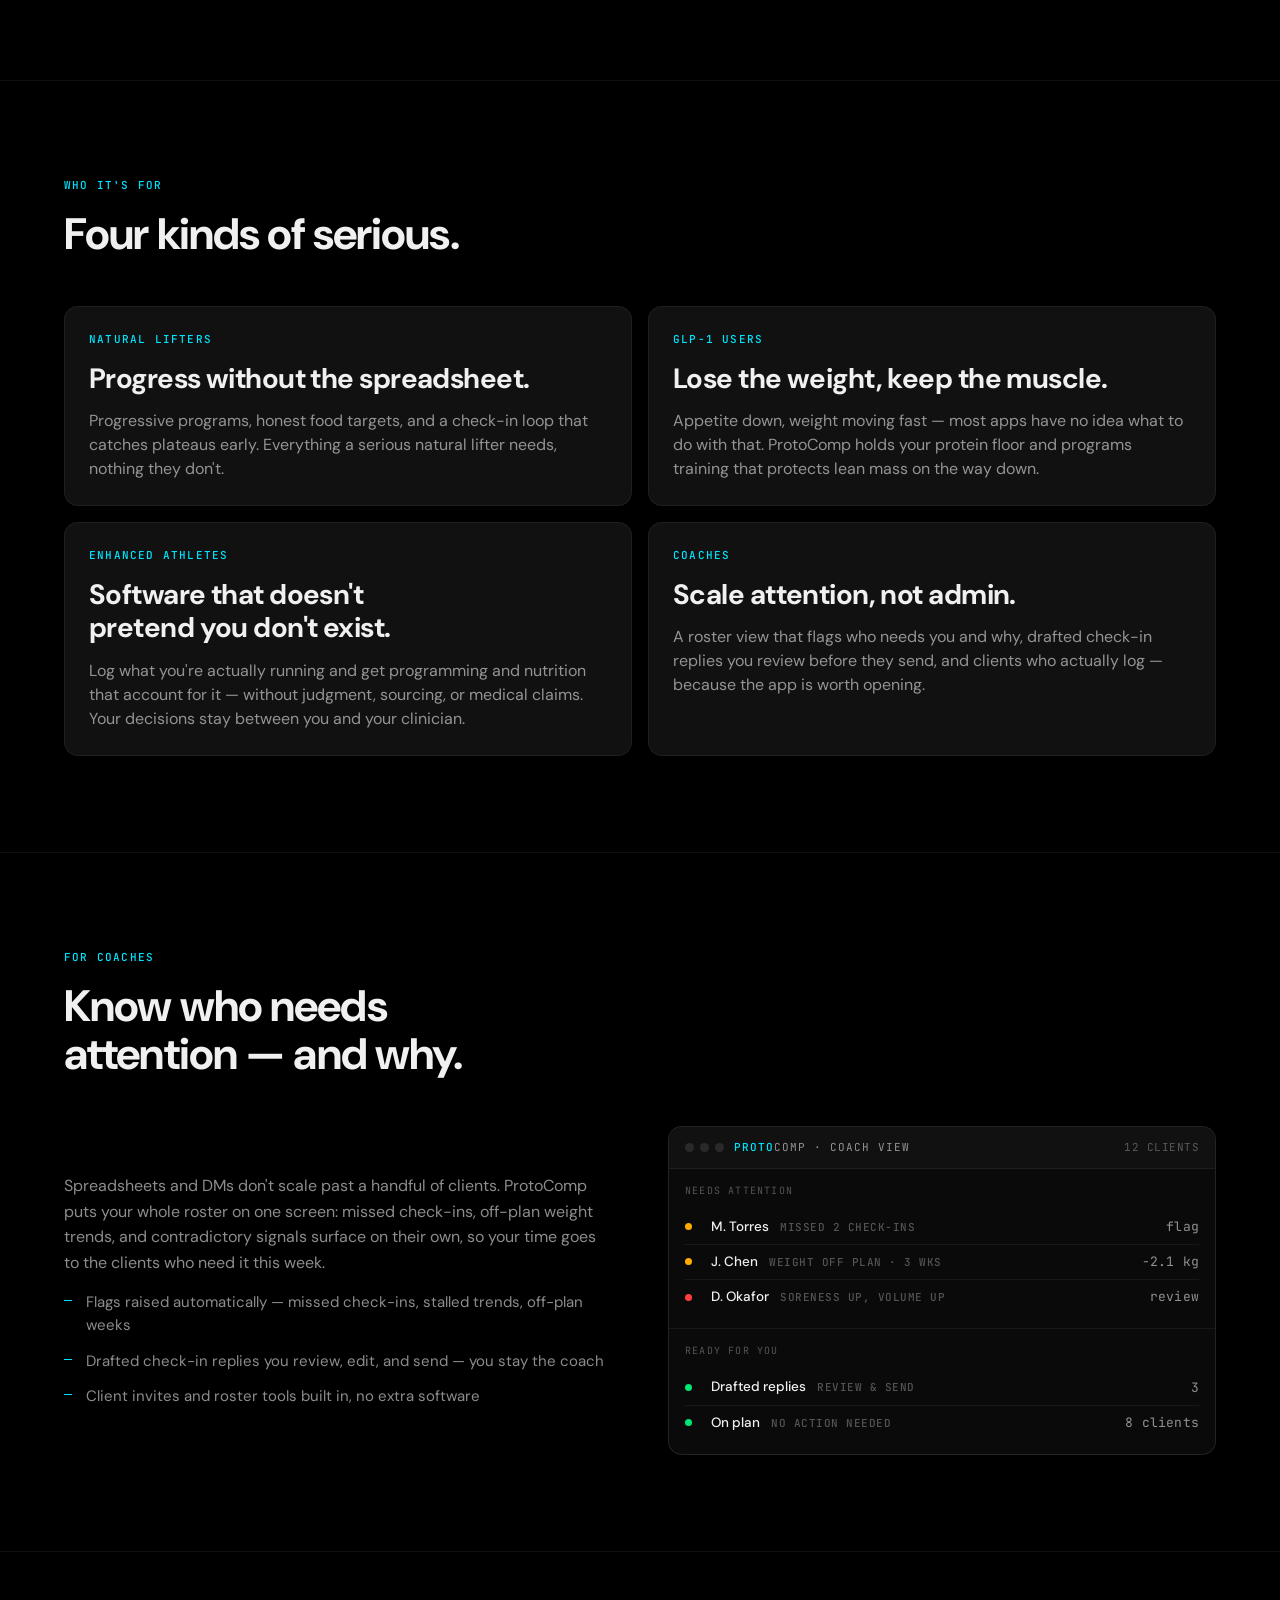
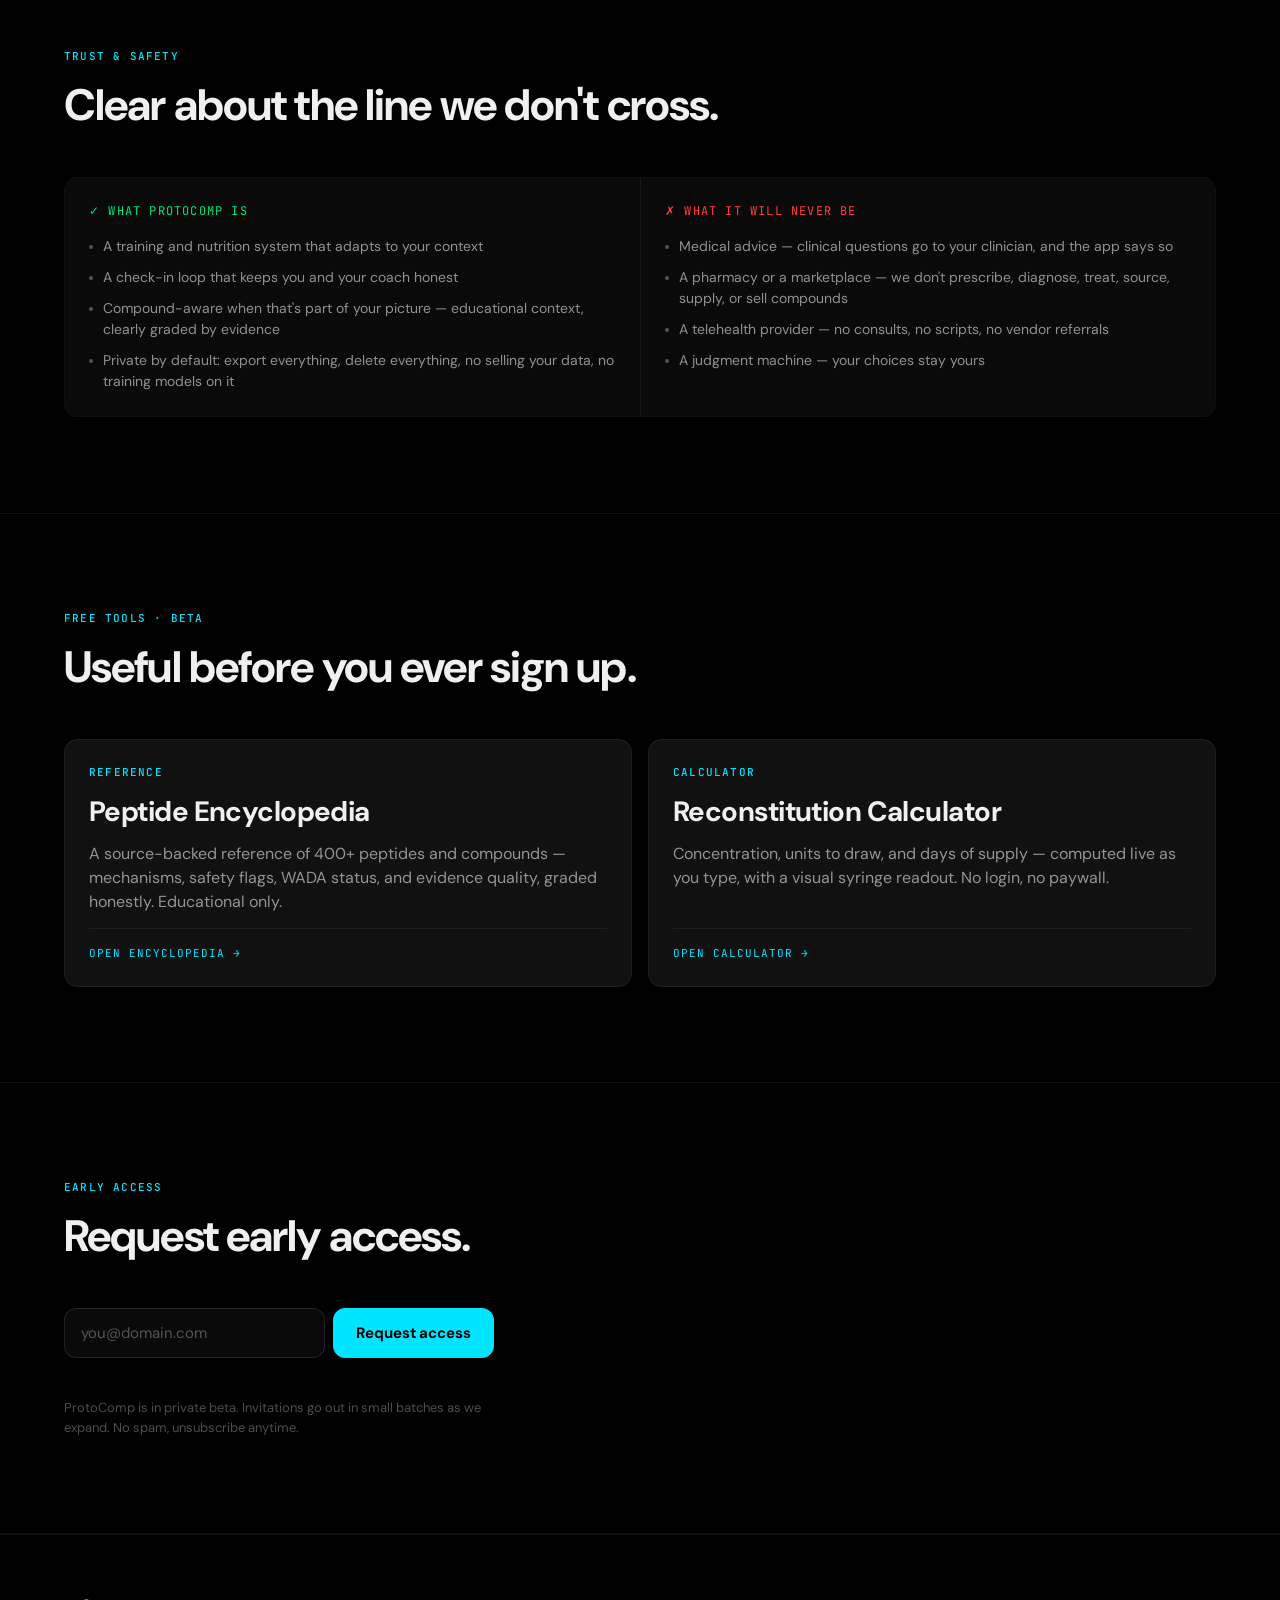
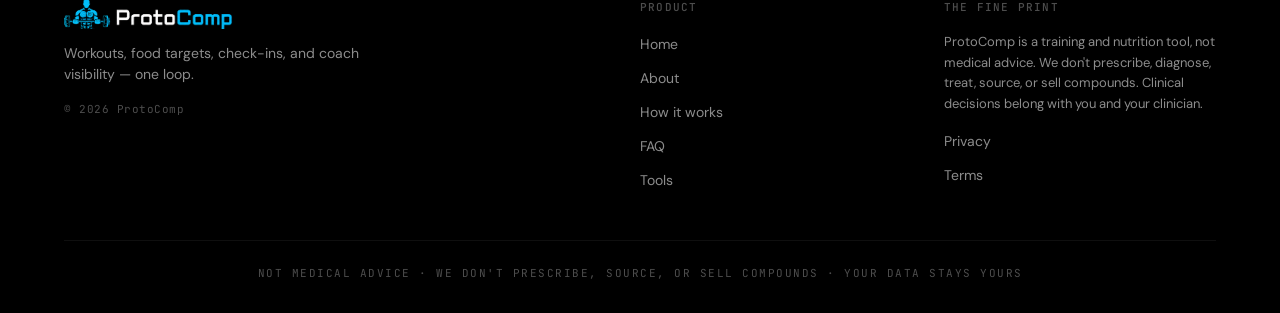
==== commit 66ee50fb: "feat(home): cinematic hero — 3D signal field, living console, scroll motion Home-page showpiece (oth" ====
--- a/index.html
+++ b/index.html
@@ -24,6 +24,11 @@
   <meta name="twitter:card" content="summary_large_image" />
   <meta name="twitter:image" content="https://protocomp.health/assets/brand/og-image.png" />
   <link rel="stylesheet" href="styles.css" />
+  <script type="importmap">
+    { "imports": { "three": "/assets/vendor/three.module.min.js" } }
+  </script>
+  <script type="module" src="/assets/hero3d.js"></script>
+  <script src="/assets/motion.js" defer></script>
 </head>
 <body data-screen-label="Home">
   <a class="skip-link" href="#content">Skip to content</a>
@@ -81,27 +86,27 @@
           <div class="cmp-row">
             <span class="cmp-dot green" aria-hidden="true"></span>
             <span class="cmp-name">Readiness <span>computed</span></span>
-            <span class="cmp-dose">72 / 100</span>
+            <span class="cmp-dose" data-count="72" data-suffix=" / 100" data-readiness>72 / 100</span>
           </div>
         </div>
 
         <div class="console-section">
           <p class="console-label">Today's plan — adjusted</p>
-          <div class="adj-row">
+          <div class="adj-row" data-recompute>
             <span class="adj-key">Training volume<small>readiness-weighted · −1 working set</small></span>
-            <span class="adj-val down">−15%</span>
+            <span class="adj-val down" data-count="15" data-prefix="−" data-suffix="%">−15%</span>
           </div>
           <div class="adj-row">
             <span class="adj-key">Energy target<small>TDEE 2,540 · maintenance</small></span>
-            <span class="adj-val neutral">2,540 kcal</span>
+            <span class="adj-val neutral" data-count="2540" data-suffix=" kcal">2,540 kcal</span>
           </div>
           <div class="adj-row">
             <span class="adj-key">Protein floor<small>held — non-negotiable</small></span>
-            <span class="adj-val">180 g</span>
+            <span class="adj-val" data-count="180" data-suffix=" g">180 g</span>
           </div>
           <div class="adj-row">
             <span class="adj-key">Session cap<small>recovery-weighted</small></span>
-            <span class="adj-val">45 min</span>
+            <span class="adj-val" data-count="45" data-suffix=" min">45 min</span>
           </div>
         </div>
       </div>
@@ -261,12 +266,12 @@
             <div class="cmp-row">
               <span class="cmp-dot green" aria-hidden="true"></span>
               <span class="cmp-name">Drafted replies <span>review &amp; send</span></span>
-              <span class="cmp-dose">3</span>
+              <span class="cmp-dose" data-count="3">3</span>
             </div>
             <div class="cmp-row">
               <span class="cmp-dot green" aria-hidden="true"></span>
               <span class="cmp-name">On plan <span>no action needed</span></span>
-              <span class="cmp-dose">8 clients</span>
+              <span class="cmp-dose" data-count="8" data-suffix=" clients">8 clients</span>
             </div>
           </div>
         </div>
--- a/styles.css
+++ b/styles.css
@@ -236,7 +236,7 @@
 .nav-links a:not(.nav-cta):hover::after { transform: scaleX(1); }
 .nav-links a.active:not(.nav-cta) { color: var(--text); }
 .nav-links a.active:not(.nav-cta)::after { transform: scaleX(1); }
-.nav-cta {
+.nav-links a.nav-cta {
   align-self: center;
   font-family: var(--font-mono);
   font-size: 12.5px;
@@ -249,7 +249,7 @@
   margin-left: 8px;
   transition: background 0.15s ease, color 0.15s ease;
 }
-.nav-cta:hover {
+.nav-links a.nav-cta:hover {
   color: #000;
   background: var(--cyan-bright);
 }
@@ -1014,3 +1014,102 @@
   vertical-align: middle;
   line-height: 1.4;
 }
+
+/* ─────────────────────────────────────────
+   Motion layer — hero 3D, reveals, living console, micro-interactions.
+   Hidden/animated states gate on html.js-motion + prefers-reduced-motion,
+   so with JS off or reduced motion every element renders in its final state.
+   ───────────────────────────────────────── */
+
+/* Hero 3D centerpiece */
+.hero-canvas {
+  position: absolute;
+  inset: 0;
+  width: 100%;
+  height: 100%;
+  display: block;
+  z-index: 0;
+  pointer-events: none;
+}
+.hero .hero-grid { z-index: 0; }
+.hero-inner { position: relative; z-index: 2; }
+.hero.hero-3d-on .hero-grid { opacity: 0.4; }
+.hero.hero-3d-on::after {
+  content: '';
+  position: absolute;
+  inset: 0;
+  z-index: 1;
+  pointer-events: none;
+  background:
+    radial-gradient(120% 95% at 76% 42%, transparent 0%, rgba(0,0,0,0.10) 48%, rgba(0,0,0,0.52) 100%),
+    linear-gradient(90deg, var(--bg) 0%, rgba(0,0,0,0.62) 24%, transparent 58%);
+}
+
+/* Tabular figures so animating numbers never reflow their row. */
+.cmp-dose, .adj-val { font-variant-numeric: tabular-nums; }
+
+/* Pulsing "live" dot. */
+@media (prefers-reduced-motion: no-preference) {
+  .hero-meta .live { animation: pc-pulse 2.4s ease-in-out infinite; }
+}
+@keyframes pc-pulse {
+  0%, 100% { box-shadow: 0 0 0 0 rgba(0, 230, 118, 0.5); }
+  50%      { box-shadow: 0 0 10px 2px rgba(0, 230, 118, 0.85); }
+}
+
+/* Living console: scan sweep + recompute flash. */
+.console-bar { position: relative; overflow: hidden; }
+.console-bar.sweep::after {
+  content: '';
+  position: absolute;
+  left: 0; top: 0; bottom: 0;
+  width: 38%;
+  background: linear-gradient(90deg, transparent, var(--cyan-glow), transparent);
+  transform: translateX(-130%);
+  animation: pc-sweep 1.1s ease;
+  pointer-events: none;
+}
+@keyframes pc-sweep { to { transform: translateX(330%); } }
+.adj-row.flash { animation: pc-flash 0.9s ease; border-radius: 8px; }
+@keyframes pc-flash {
+  0%   { background: var(--cyan-soft); }
+  100% { background: transparent; }
+}
+
+/* Scroll reveal + hero intro. */
+@media (prefers-reduced-motion: no-preference) {
+  .js-motion:not(.motion-reduced) .reveal {
+    opacity: 0;
+    transform: translateY(22px);
+    transition: opacity 0.6s ease, transform 0.6s cubic-bezier(0.22, 1, 0.36, 1);
+    transition-delay: var(--d, 0ms);
+    will-change: opacity, transform;
+  }
+  .js-motion:not(.motion-reduced) .reveal.is-visible { opacity: 1; transform: none; }
+  .js-motion:not(.motion-reduced) .intro { opacity: 0; transform: translateY(16px); }
+  .js-motion:not(.motion-reduced) .intro.intro-in {
+    opacity: 1;
+    transform: none;
+    transition: opacity 0.7s ease, transform 0.7s cubic-bezier(0.22, 1, 0.36, 1);
+    transition-delay: var(--d, 0ms);
+  }
+}
+
+/* Magnetic CTA — needs transform in its transition. */
+.nav-cta { transition: background 0.15s ease, color 0.15s ease, transform 0.18s ease; }
+
+/* Cursor spotlight on cards. */
+.card { position: relative; }
+.card > * { position: relative; z-index: 1; }
+.card::before {
+  content: '';
+  position: absolute;
+  inset: 0;
+  border-radius: inherit;
+  background: radial-gradient(220px circle at var(--mx, 50%) var(--my, 0%), var(--cyan-soft), transparent 60%);
+  opacity: 0;
+  transition: opacity 0.3s ease;
+  pointer-events: none;
+  z-index: 0;
+}
+.card:hover::before { opacity: 1; }
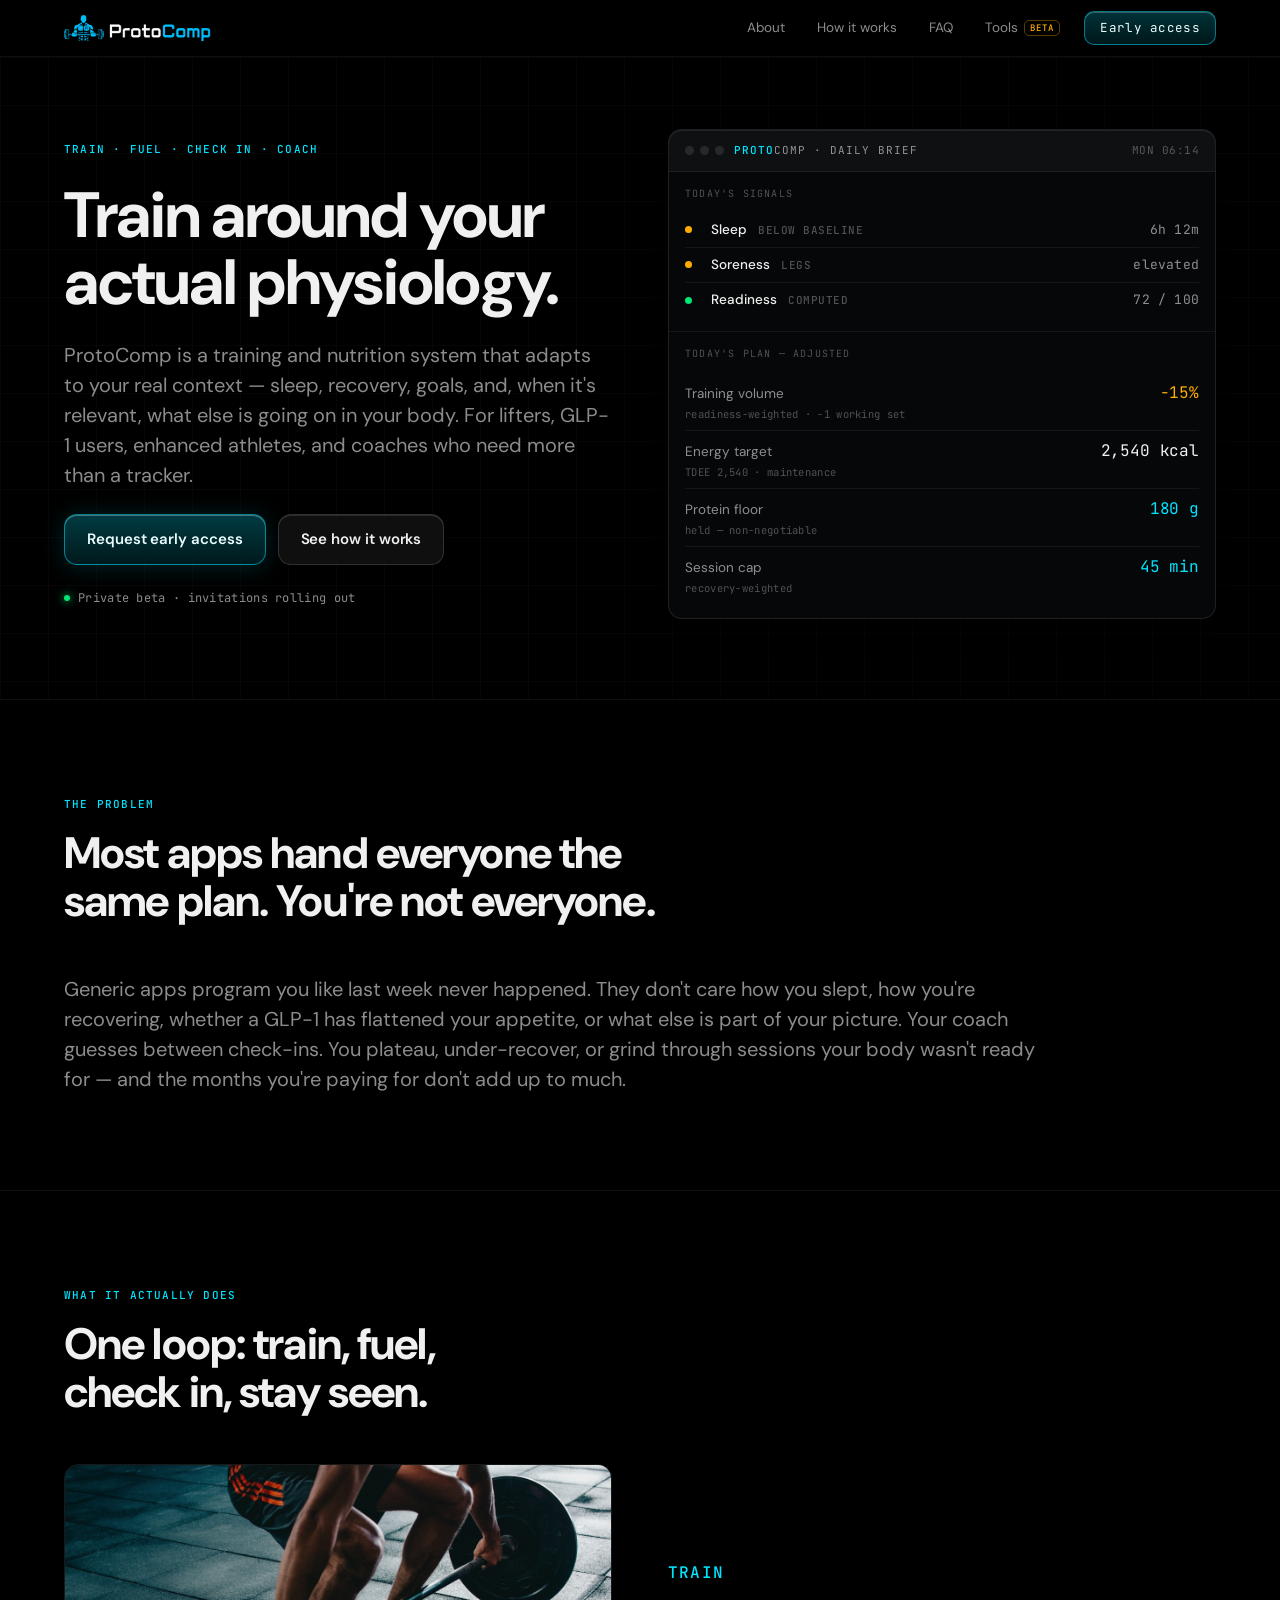
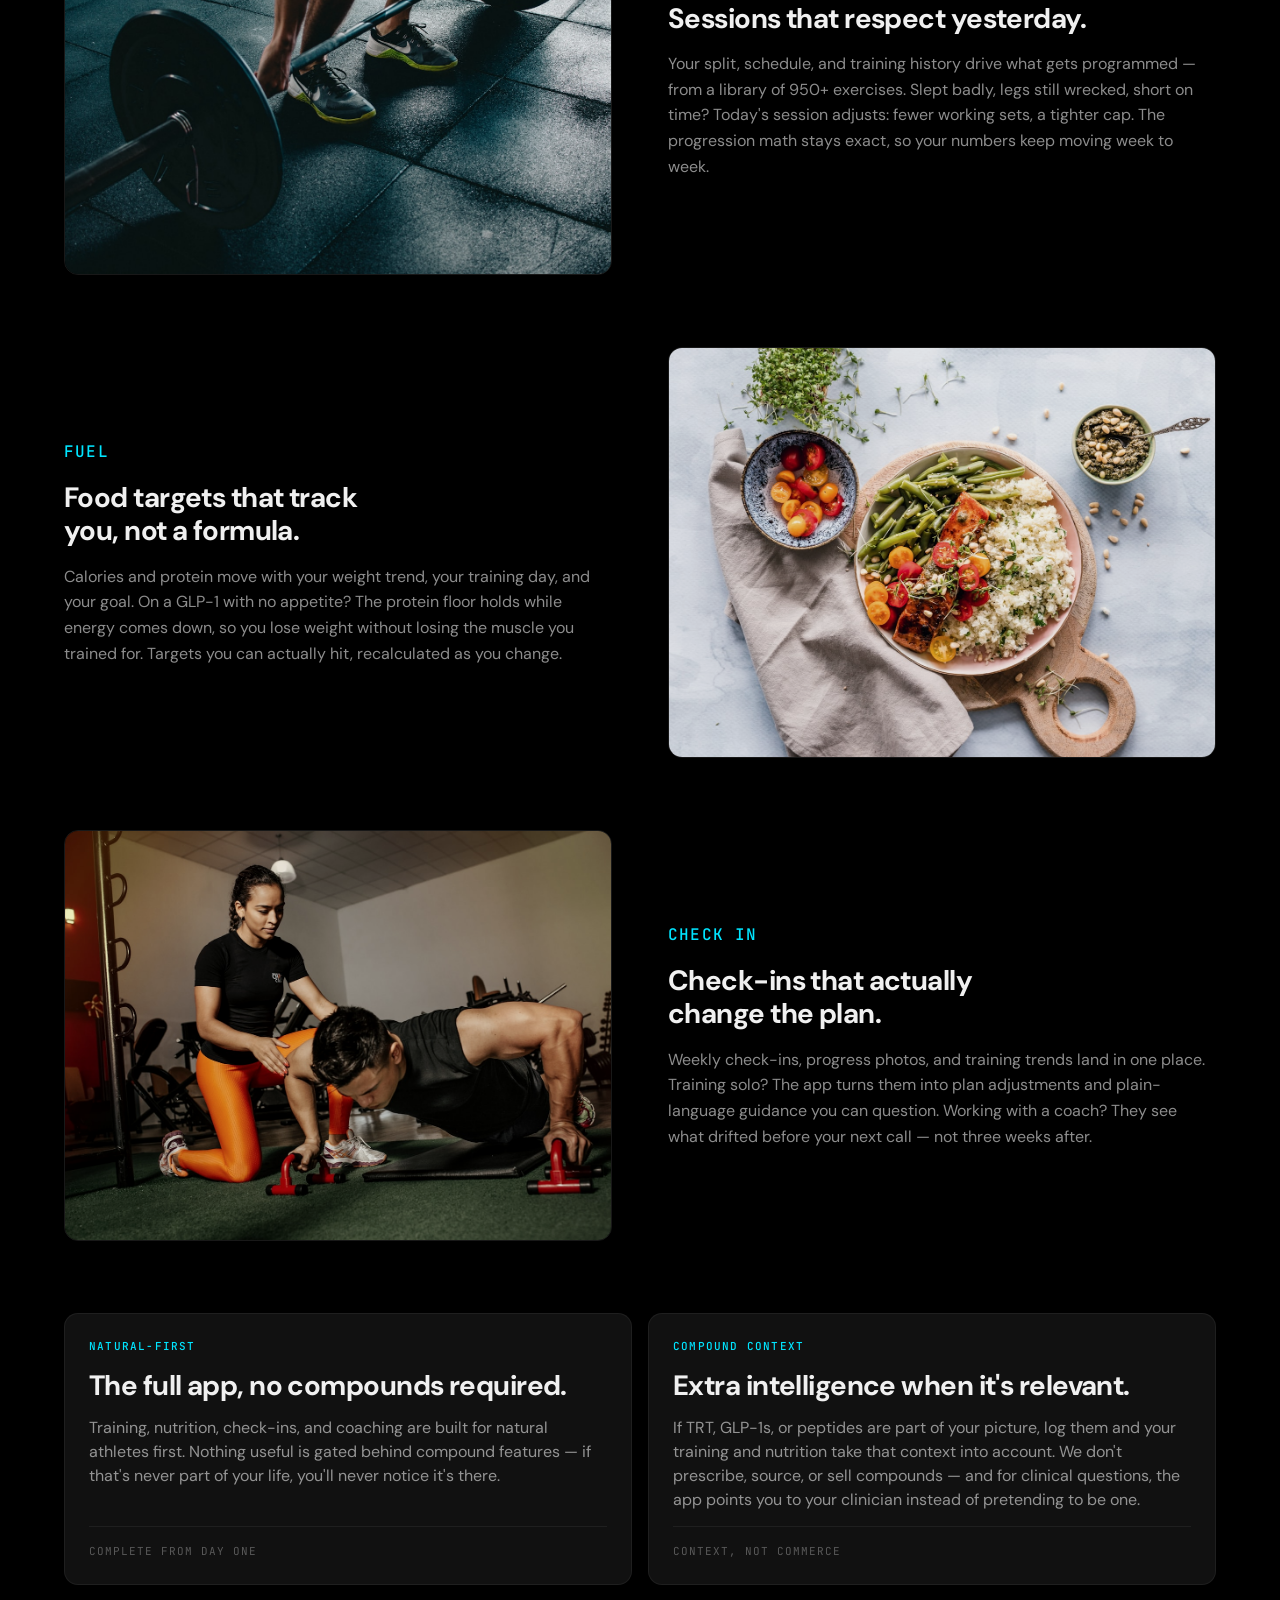
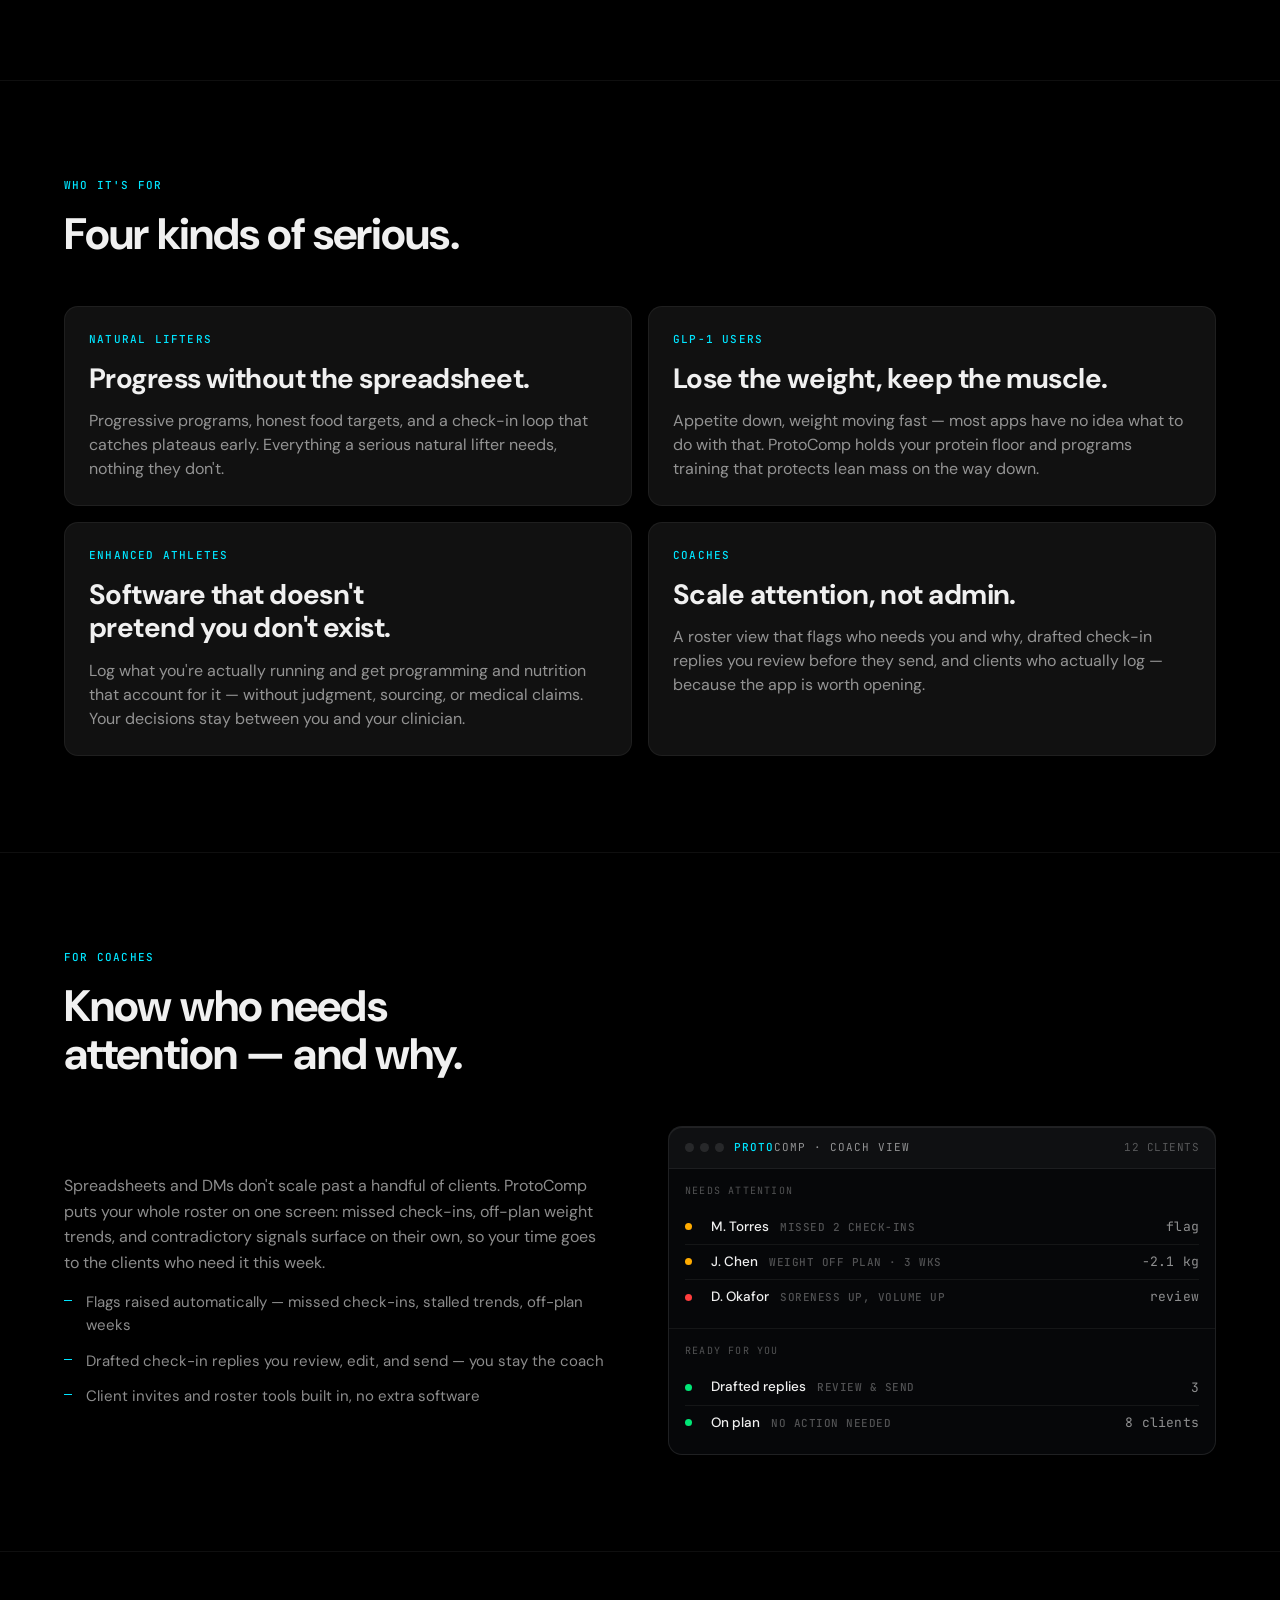
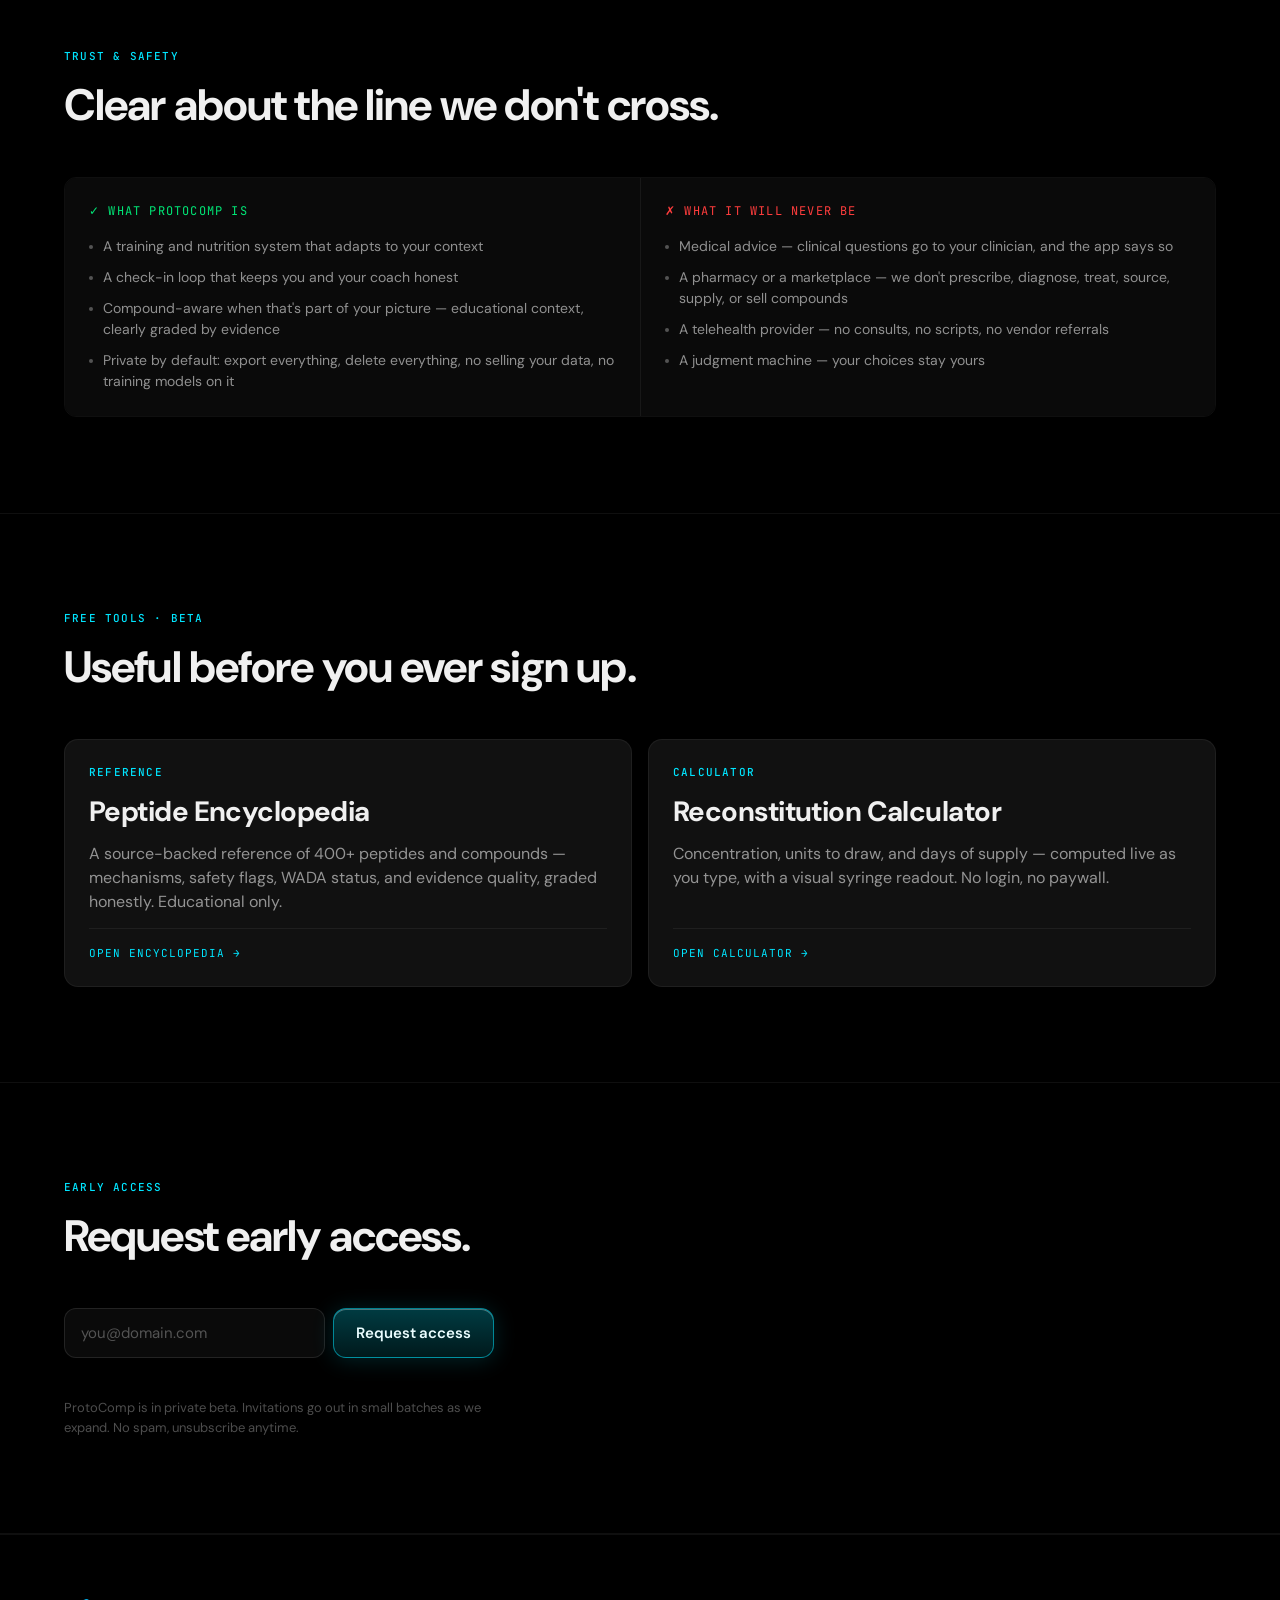
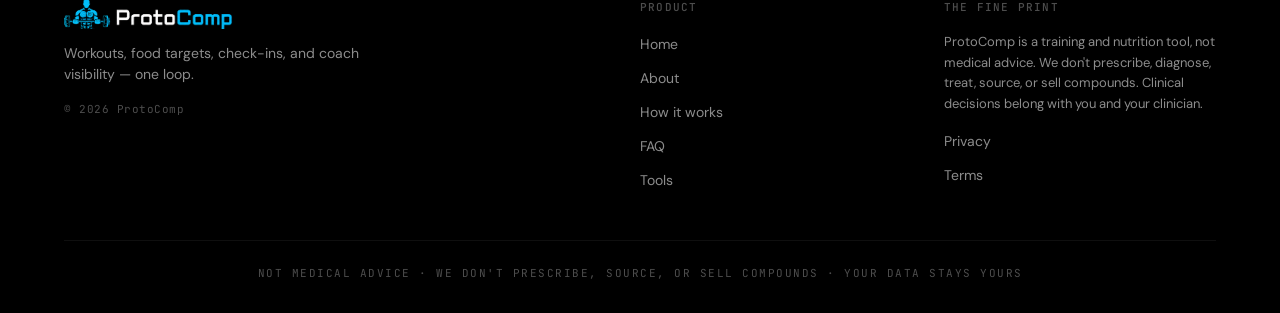
==== commit 4d09c8cb: "feat(home): glassmorphic buttons + console, brighter 3D field Addresses two issues with the live pre" ====
--- a/index.html
+++ b/index.html
@@ -25,10 +25,10 @@
   <meta name="twitter:image" content="https://protocomp.health/assets/brand/og-image.png" />
   <link rel="stylesheet" href="styles.css" />
   <script type="importmap">
-    { "imports": { "three": "/assets/vendor/three.module.min.js" } }
+    { "imports": { "three": "/assets/vendor/three.module.min.js?v=1" } }
   </script>
-  <script type="module" src="/assets/hero3d.js"></script>
-  <script src="/assets/motion.js" defer></script>
+  <script type="module" src="/assets/hero3d.js?v=2"></script>
+  <script src="/assets/motion.js?v=2" defer></script>
 </head>
 <body data-screen-label="Home">
   <a class="skip-link" href="#content">Skip to content</a>
--- a/styles.css
+++ b/styles.css
@@ -241,17 +241,23 @@
   font-family: var(--font-mono);
   font-size: 12.5px;
   letter-spacing: 0.3px;
-  color: #000;
-  background: var(--cyan);
-  border: 1px solid var(--cyan);
-  padding: 7px 14px;
-  border-radius: 8px;
+  color: #eafdff;
+  background: linear-gradient(180deg, rgba(0, 229, 255, 0.22), rgba(0, 229, 255, 0.1));
+  border: 1px solid rgba(0, 229, 255, 0.45);
+  padding: 7px 15px;
+  border-radius: 10px;
   margin-left: 8px;
-  transition: background 0.15s ease, color 0.15s ease;
+  -webkit-backdrop-filter: blur(12px) saturate(1.5);
+  backdrop-filter: blur(12px) saturate(1.5);
+  box-shadow: inset 0 1px 0 rgba(255, 255, 255, 0.22);
+  transition: background 0.18s ease, color 0.18s ease, border-color 0.18s ease,
+              box-shadow 0.2s ease, transform 0.18s ease;
 }
 .nav-links a.nav-cta:hover {
-  color: #000;
-  background: var(--cyan-bright);
+  color: #fff;
+  background: linear-gradient(180deg, rgba(0, 229, 255, 0.34), rgba(0, 229, 255, 0.17));
+  border-color: rgba(0, 229, 255, 0.68);
+  box-shadow: inset 0 1px 0 rgba(255, 255, 255, 0.3), 0 4px 18px rgba(0, 229, 255, 0.26);
 }
 .nav-toggle {
   display: none;
@@ -312,43 +318,57 @@
   align-items: center;
   justify-content: center;
   gap: 8px;
-  padding: 14px 22px;
-  border-radius: 12px;
+  padding: 13px 22px;
+  border-radius: 13px;
   font-family: var(--font-sans);
-  font-weight: 700;
+  font-weight: 600;
   font-size: 15px;
   letter-spacing: -0.005em;
-  border: 1px solid transparent;
+  border: 1px solid rgba(255, 255, 255, 0.12);
   cursor: pointer;
-  transition: all 0.18s ease;
+  -webkit-backdrop-filter: blur(16px) saturate(1.5);
+  backdrop-filter: blur(16px) saturate(1.5);
+  transition: background 0.22s ease, border-color 0.22s ease, box-shadow 0.28s ease,
+              transform 0.18s ease, color 0.2s ease;
   text-align: center;
   white-space: nowrap;
 }
+/* Cyan glass — the primary action. */
 .btn-primary {
-  background: var(--cyan);
-  color: #000;
-  border-color: var(--cyan);
+  background: linear-gradient(180deg, rgba(0, 229, 255, 0.26), rgba(0, 229, 255, 0.11));
+  color: #eafdff;
+  border-color: rgba(0, 229, 255, 0.5);
+  box-shadow: inset 0 1px 0 rgba(255, 255, 255, 0.3), 0 2px 22px rgba(0, 229, 255, 0.16);
 }
 .btn-primary:hover {
-  color: #000;
-  box-shadow: 0 0 24px var(--cyan-glow);
+  color: #fff;
+  background: linear-gradient(180deg, rgba(0, 229, 255, 0.38), rgba(0, 229, 255, 0.2));
+  border-color: rgba(0, 229, 255, 0.72);
+  box-shadow: inset 0 1px 0 rgba(255, 255, 255, 0.38), 0 6px 32px rgba(0, 229, 255, 0.32);
   transform: translateY(-1px);
 }
+/* Neutral glass — secondary action. */
 .btn-secondary {
-  background: transparent;
+  background: rgba(255, 255, 255, 0.06);
   color: var(--text);
-  border-color: var(--border-medium);
+  border-color: rgba(255, 255, 255, 0.14);
+  box-shadow: inset 0 1px 0 rgba(255, 255, 255, 0.12);
 }
 .btn-secondary:hover {
-  color: var(--text);
-  border-color: rgba(255, 255, 255, 0.25);
-  background: rgba(255, 255, 255, 0.03);
+  color: #fff;
+  border-color: rgba(255, 255, 255, 0.3);
+  background: rgba(255, 255, 255, 0.11);
+  box-shadow: inset 0 1px 0 rgba(255, 255, 255, 0.18), 0 6px 26px rgba(0, 0, 0, 0.35);
+  transform: translateY(-1px);
 }
 .btn-ghost {
   background: transparent;
   color: var(--text-secondary);
   border-color: transparent;
   padding: 14px 8px;
+  -webkit-backdrop-filter: none;
+  backdrop-filter: none;
+  box-shadow: none;
 }
 .btn-ghost:hover { color: var(--cyan); }
 
@@ -520,11 +540,17 @@
    ───────────────────────────────────────── */
 
 .console {
-  background: var(--surface);
-  border: 1px solid var(--border-medium);
+  background: rgba(10, 12, 16, 0.6);
+  -webkit-backdrop-filter: blur(22px) saturate(1.3);
+  backdrop-filter: blur(22px) saturate(1.3);
+  border: 1px solid rgba(255, 255, 255, 0.1);
   border-radius: var(--r-lg);
   overflow: hidden;
   font-size: 14px;
+  box-shadow: inset 0 1px 0 rgba(255, 255, 255, 0.08), 0 24px 70px rgba(0, 0, 0, 0.55);
+}
+@supports not ((backdrop-filter: blur(1px)) or (-webkit-backdrop-filter: blur(1px))) {
+  .console { background: rgba(14, 16, 20, 0.92); }
 }
 .console-bar {
   display: flex;
@@ -532,7 +558,7 @@
   gap: 10px;
   padding: 12px 16px;
   border-bottom: 1px solid var(--border-subtle);
-  background: var(--surface-raised);
+  background: rgba(255, 255, 255, 0.035);
 }
 .console-bar .dots { display: flex; gap: 6px; }
 .console-bar .dots i {
@@ -1033,7 +1059,7 @@
 }
 .hero .hero-grid { z-index: 0; }
 .hero-inner { position: relative; z-index: 2; }
-.hero.hero-3d-on .hero-grid { opacity: 0.4; }
+.hero.hero-3d-on .hero-grid { opacity: 0.5; }
 .hero.hero-3d-on::after {
   content: '';
   position: absolute;
@@ -1041,8 +1067,8 @@
   z-index: 1;
   pointer-events: none;
   background:
-    radial-gradient(120% 95% at 76% 42%, transparent 0%, rgba(0,0,0,0.10) 48%, rgba(0,0,0,0.52) 100%),
-    linear-gradient(90deg, var(--bg) 0%, rgba(0,0,0,0.62) 24%, transparent 58%);
+    radial-gradient(130% 100% at 72% 38%, transparent 0%, rgba(0,0,0,0.08) 55%, rgba(0,0,0,0.4) 100%),
+    linear-gradient(90deg, rgba(0,0,0,0.82) 0%, rgba(0,0,0,0.42) 30%, transparent 64%);
 }
 
 /* Tabular figures so animating numbers never reflow their row. */
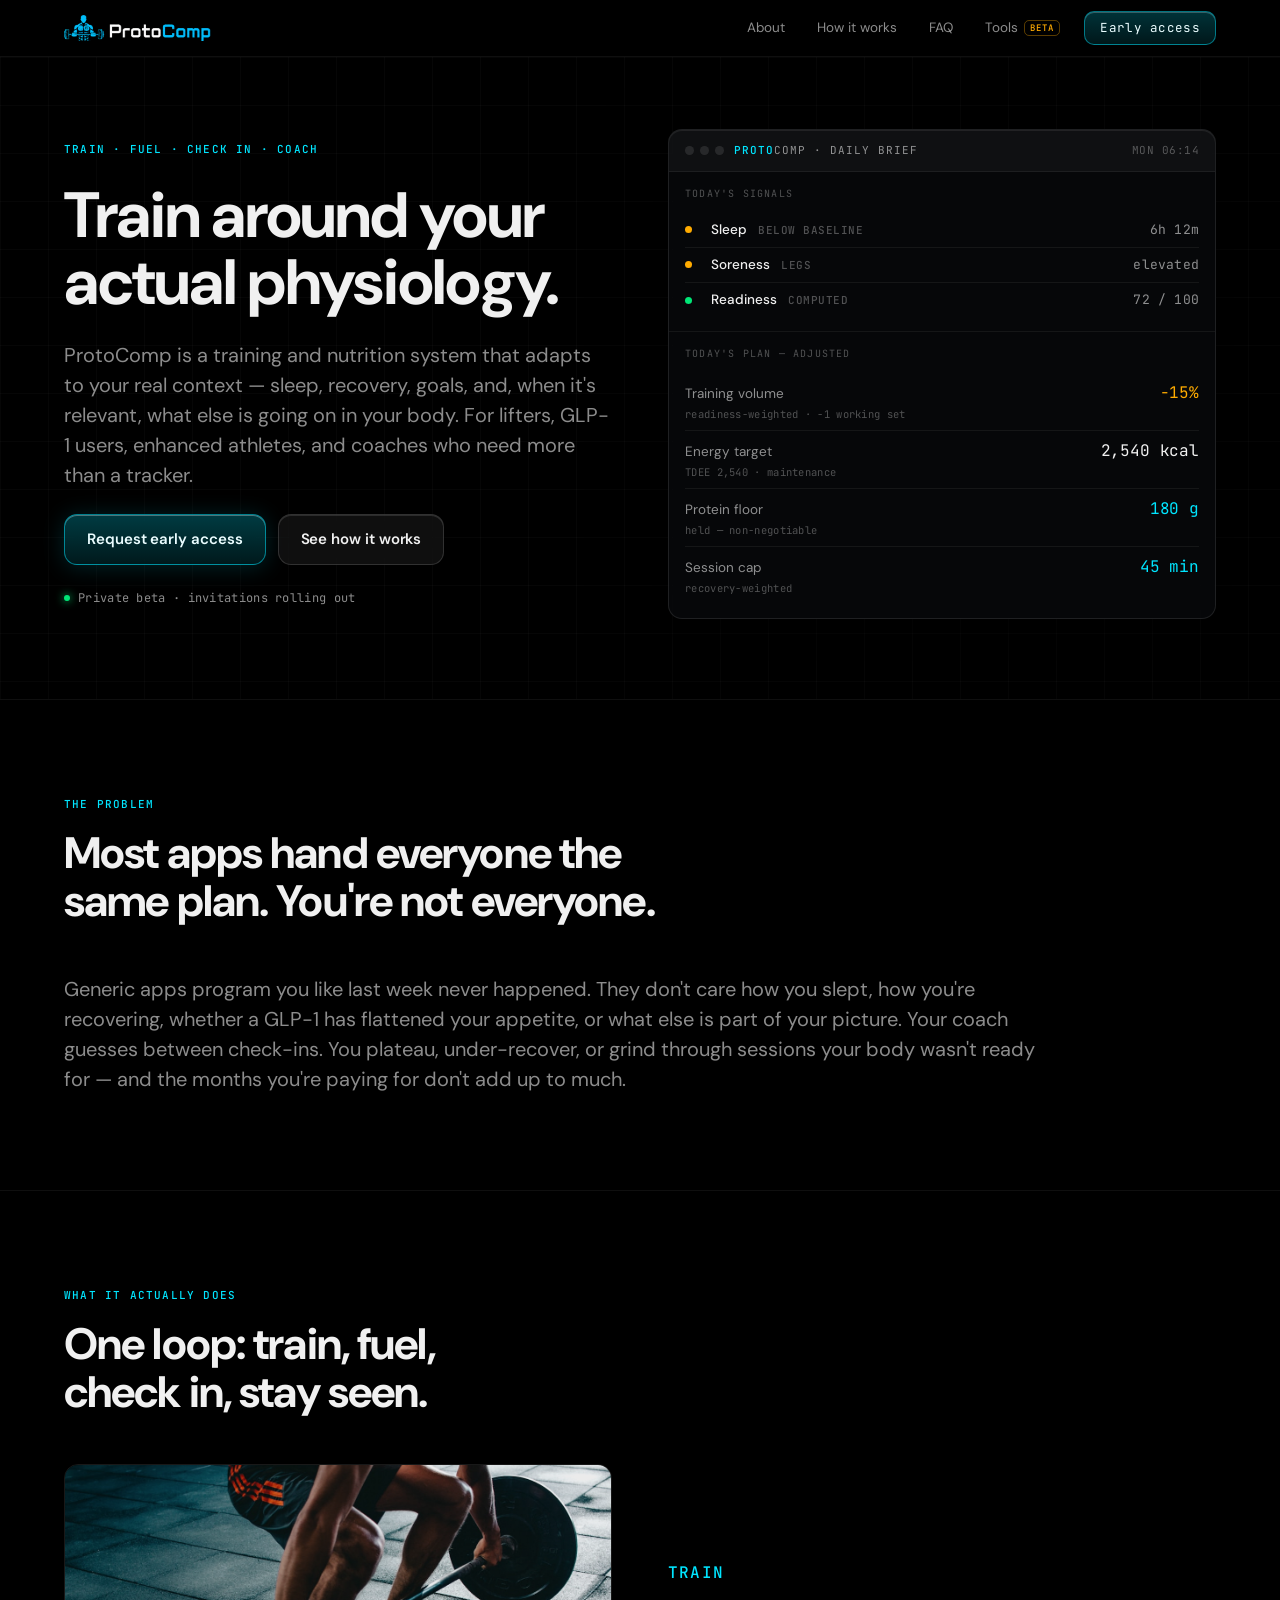
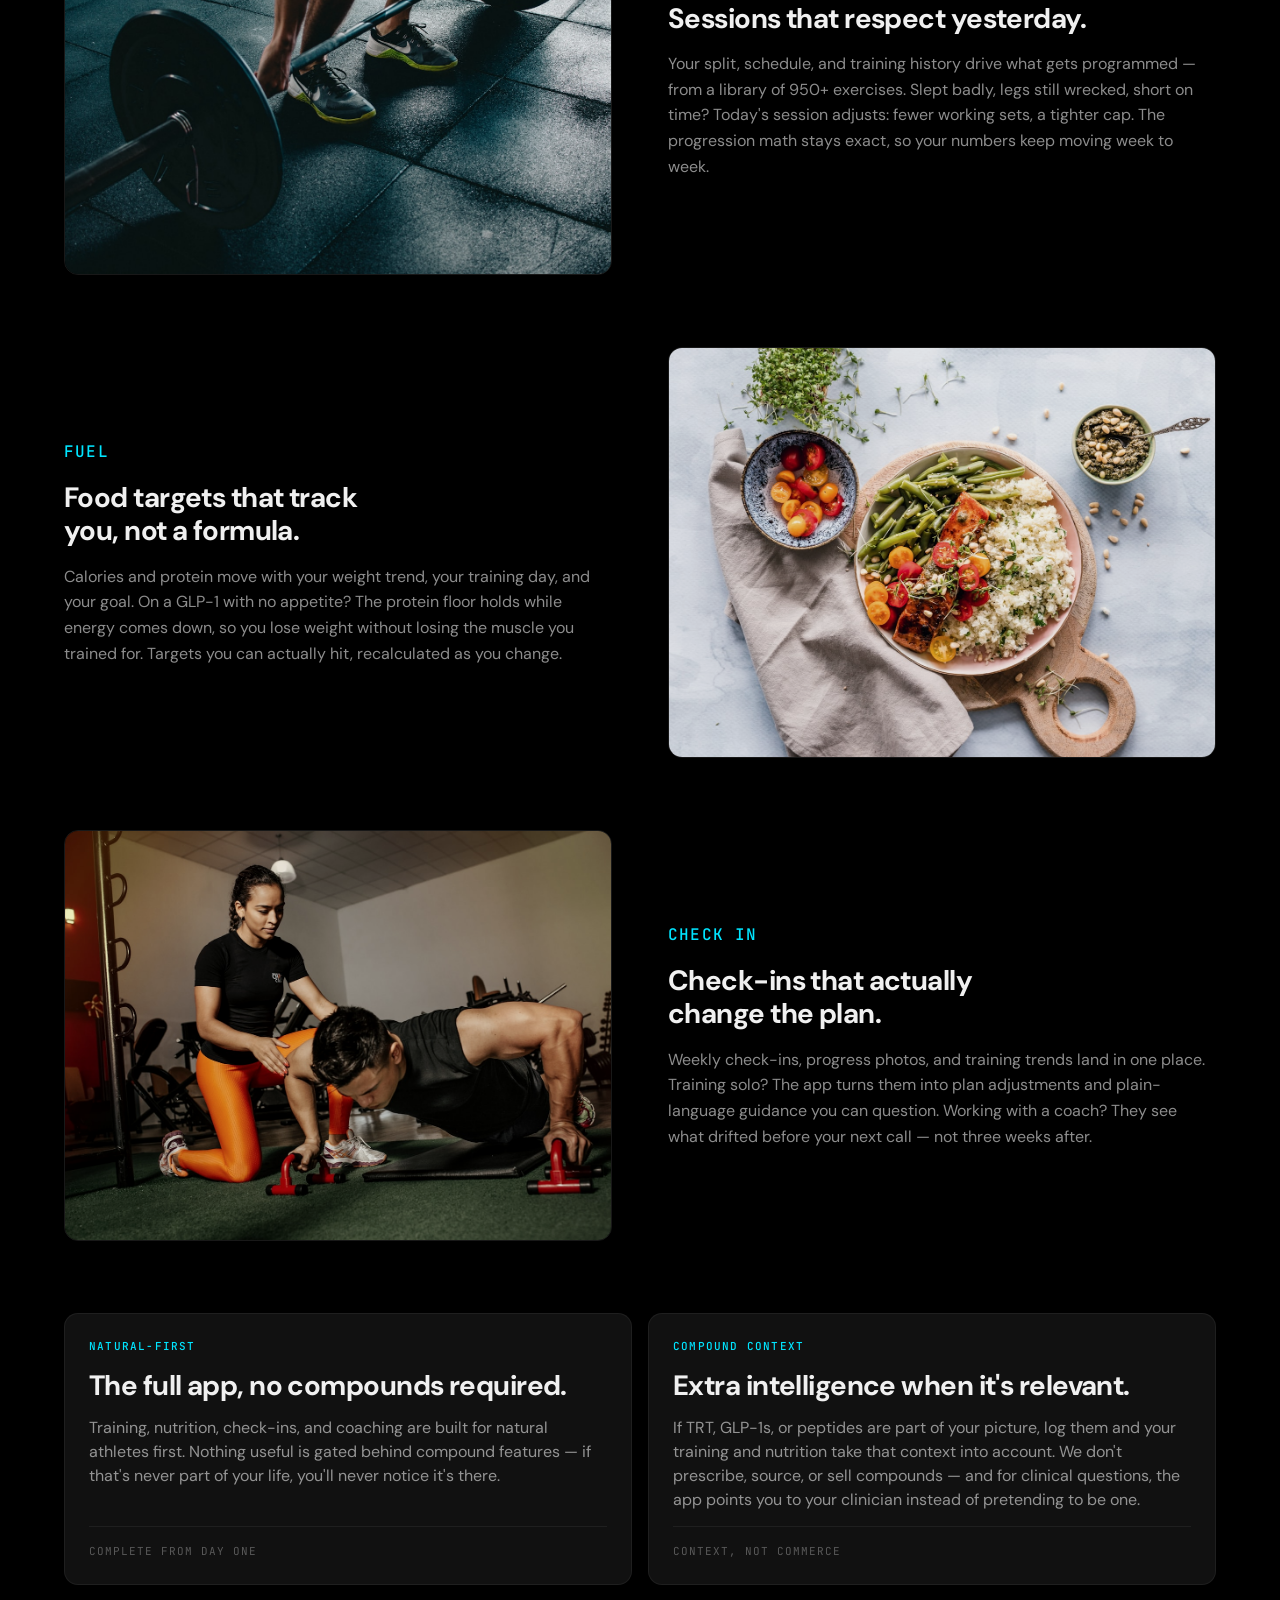
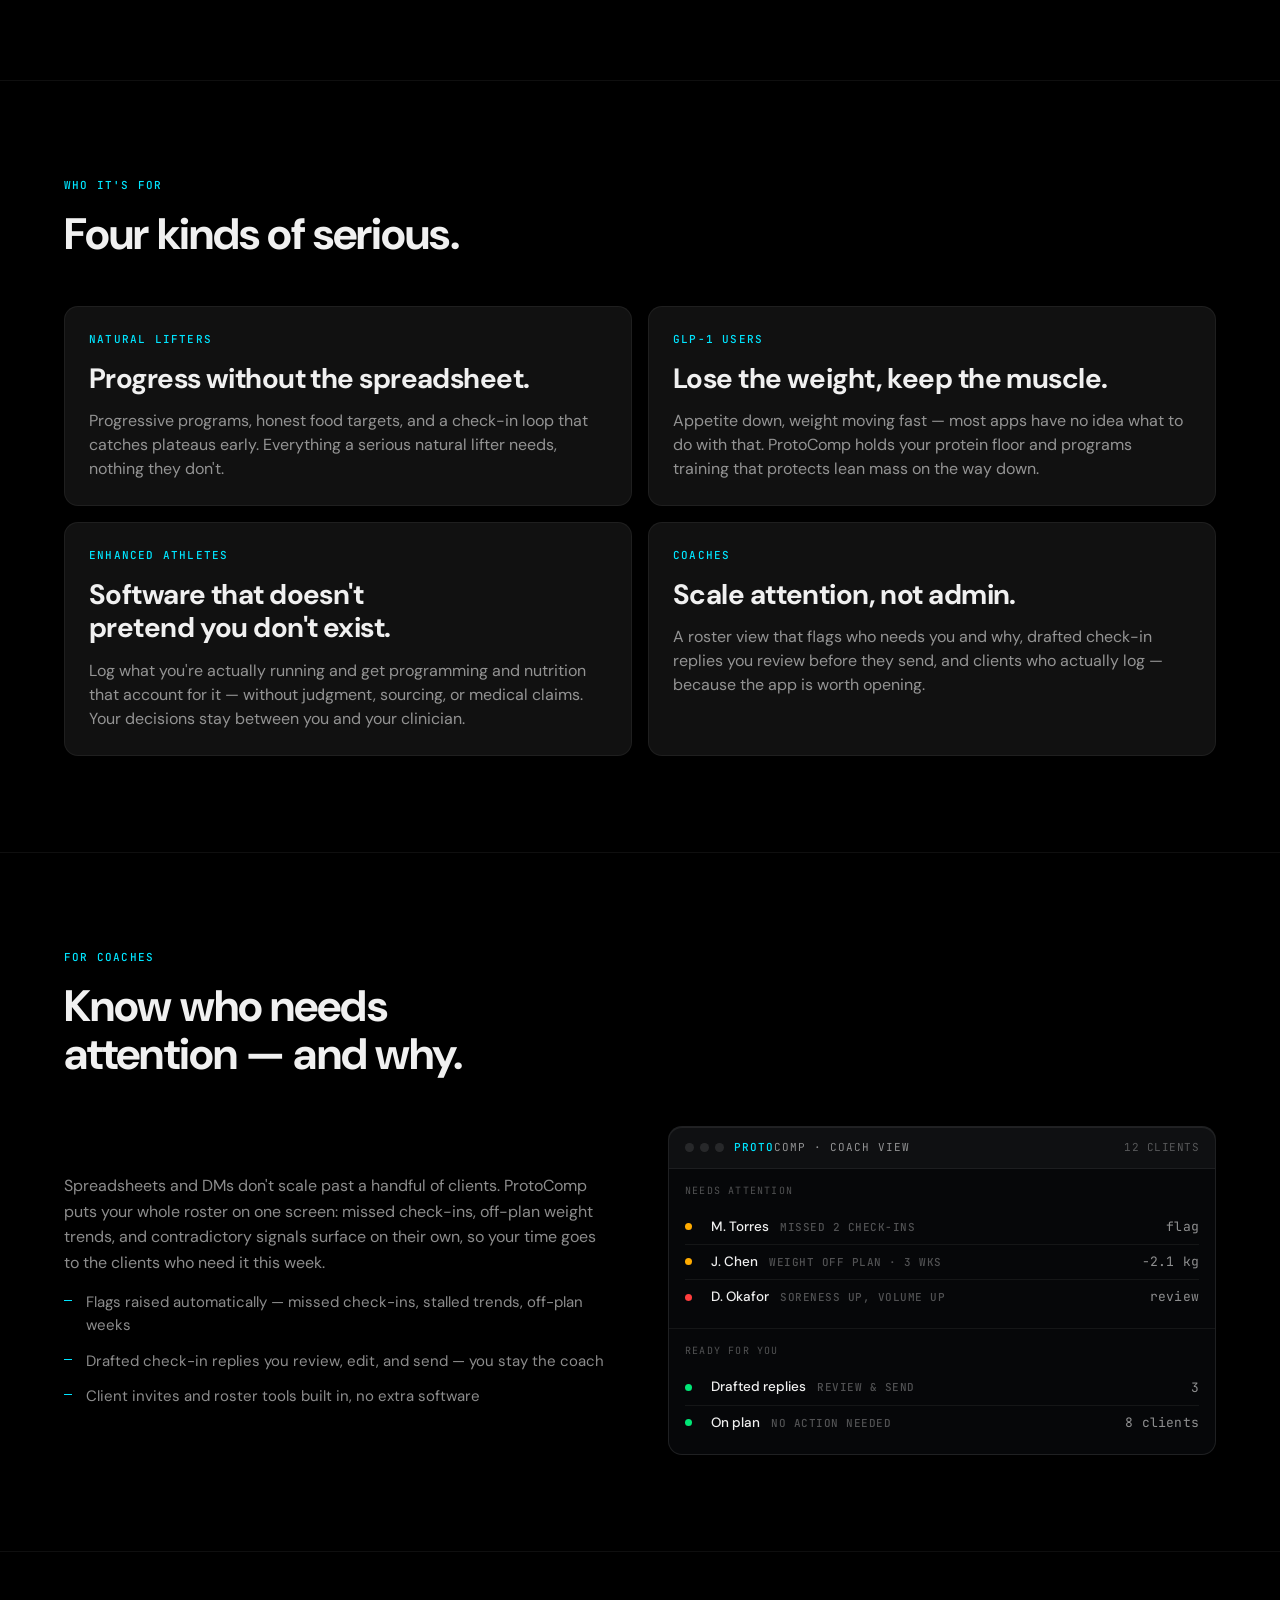
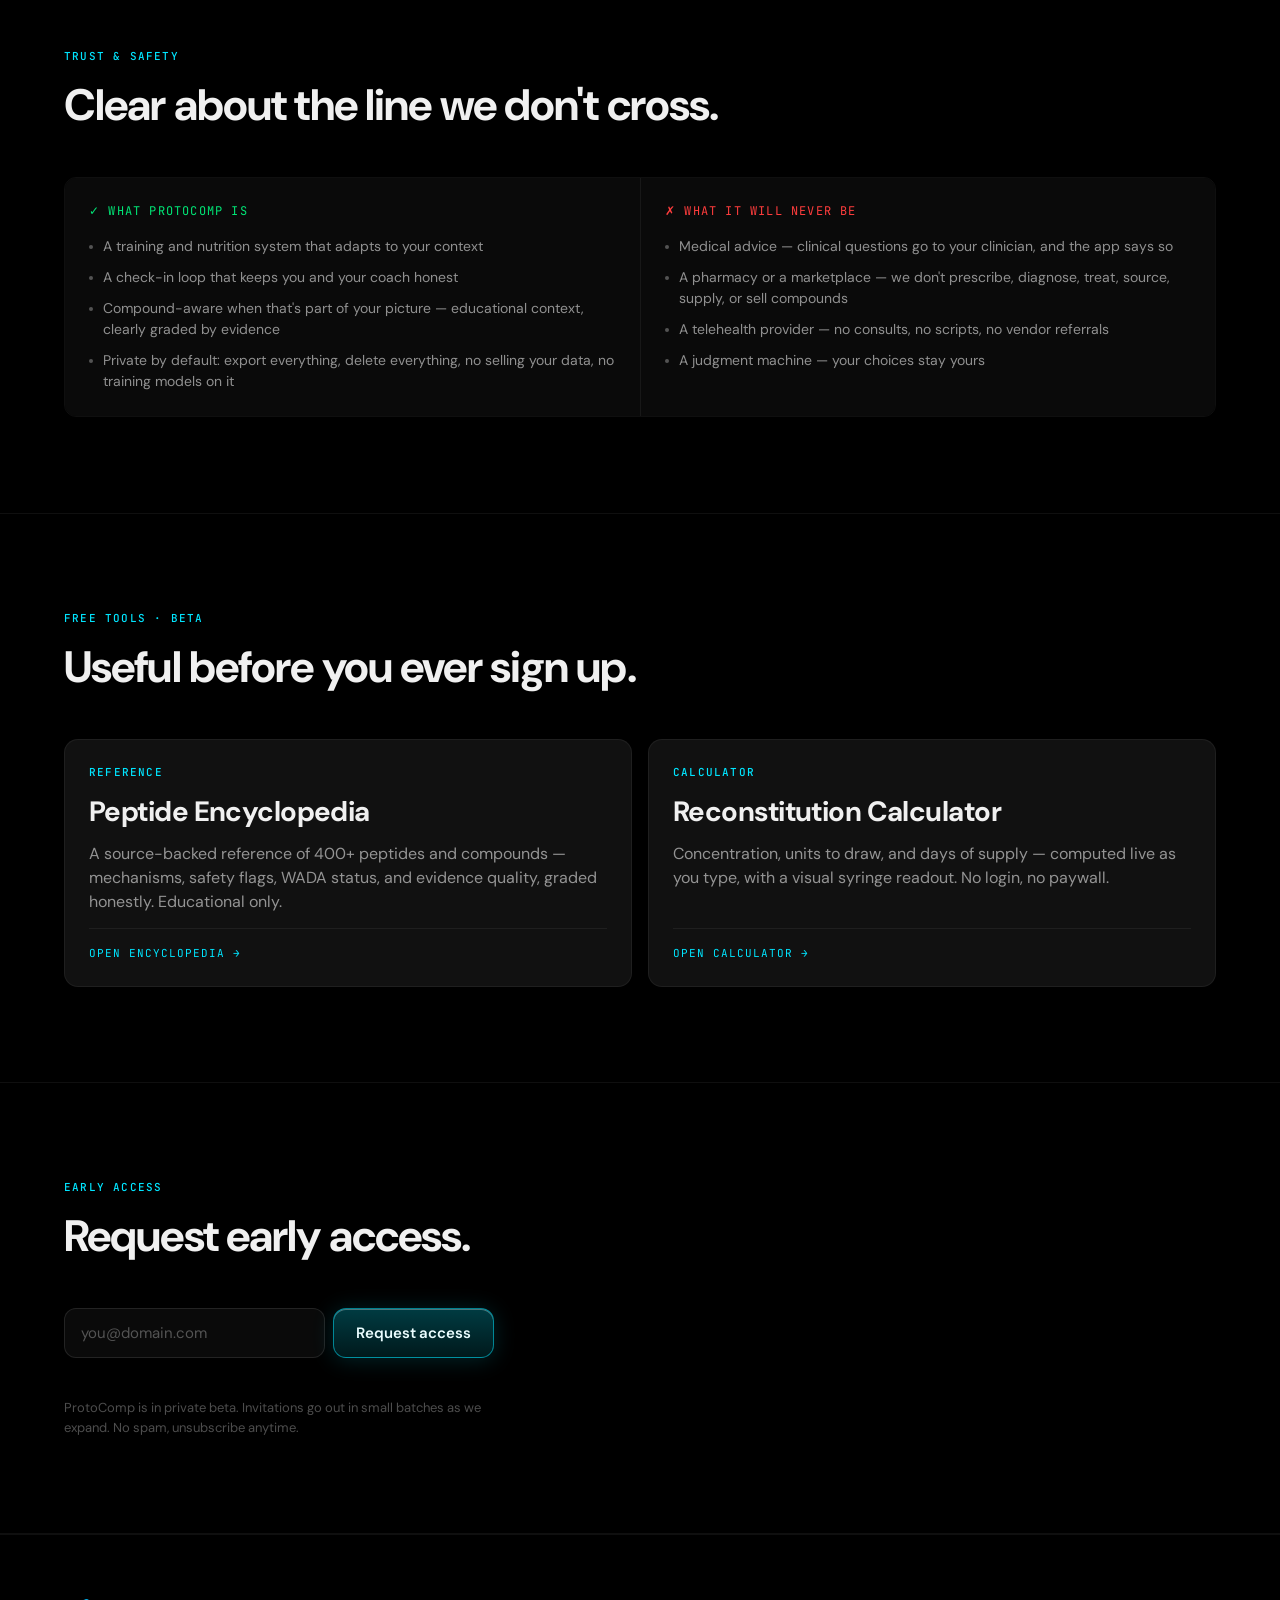
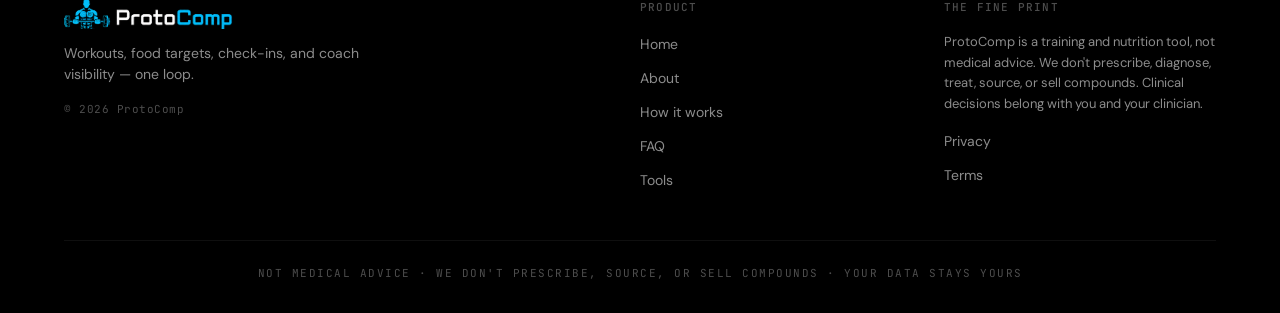
==== commit d95a468e: "feat(landing): scroll-driven video landing page + remove home 3D Per direction, dropped the home-pag" ====
--- a/index.html
+++ b/index.html
@@ -24,11 +24,7 @@
   <meta name="twitter:card" content="summary_large_image" />
   <meta name="twitter:image" content="https://protocomp.health/assets/brand/og-image.png" />
   <link rel="stylesheet" href="styles.css" />
-  <script type="importmap">
-    { "imports": { "three": "/assets/vendor/three.module.min.js?v=1" } }
-  </script>
-  <script type="module" src="/assets/hero3d.js?v=2"></script>
-  <script src="/assets/motion.js?v=2" defer></script>
+  <script src="/assets/motion.js?v=3" defer></script>
 </head>
 <body data-screen-label="Home">
   <a class="skip-link" href="#content">Skip to content</a>
--- a/styles.css
+++ b/styles.css
@@ -1047,30 +1047,6 @@
    so with JS off or reduced motion every element renders in its final state.
    ───────────────────────────────────────── */
 
-/* Hero 3D centerpiece */
-.hero-canvas {
-  position: absolute;
-  inset: 0;
-  width: 100%;
-  height: 100%;
-  display: block;
-  z-index: 0;
-  pointer-events: none;
-}
-.hero .hero-grid { z-index: 0; }
-.hero-inner { position: relative; z-index: 2; }
-.hero.hero-3d-on .hero-grid { opacity: 0.5; }
-.hero.hero-3d-on::after {
-  content: '';
-  position: absolute;
-  inset: 0;
-  z-index: 1;
-  pointer-events: none;
-  background:
-    radial-gradient(130% 100% at 72% 38%, transparent 0%, rgba(0,0,0,0.08) 55%, rgba(0,0,0,0.4) 100%),
-    linear-gradient(90deg, rgba(0,0,0,0.82) 0%, rgba(0,0,0,0.42) 30%, transparent 64%);
-}
-
 /* Tabular figures so animating numbers never reflow their row. */
 .cmp-dose, .adj-val { font-variant-numeric: tabular-nums; }
 
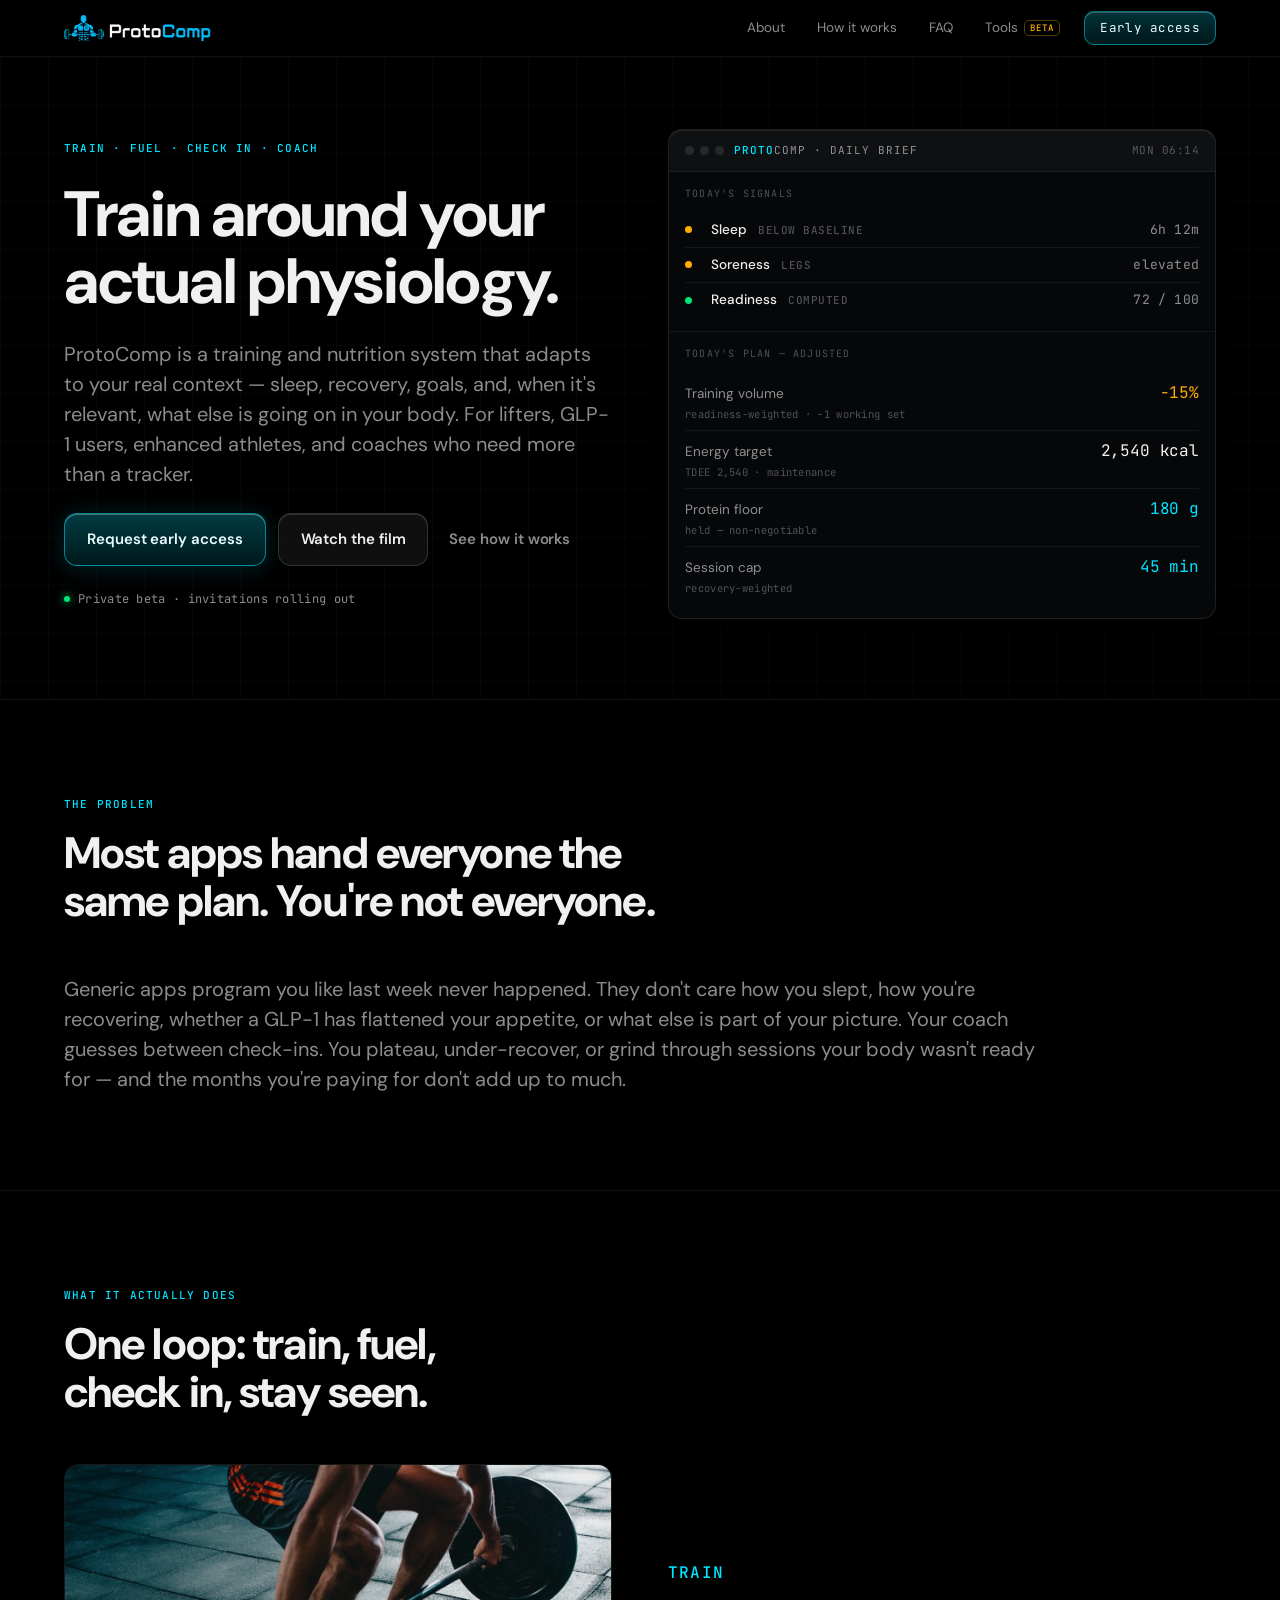
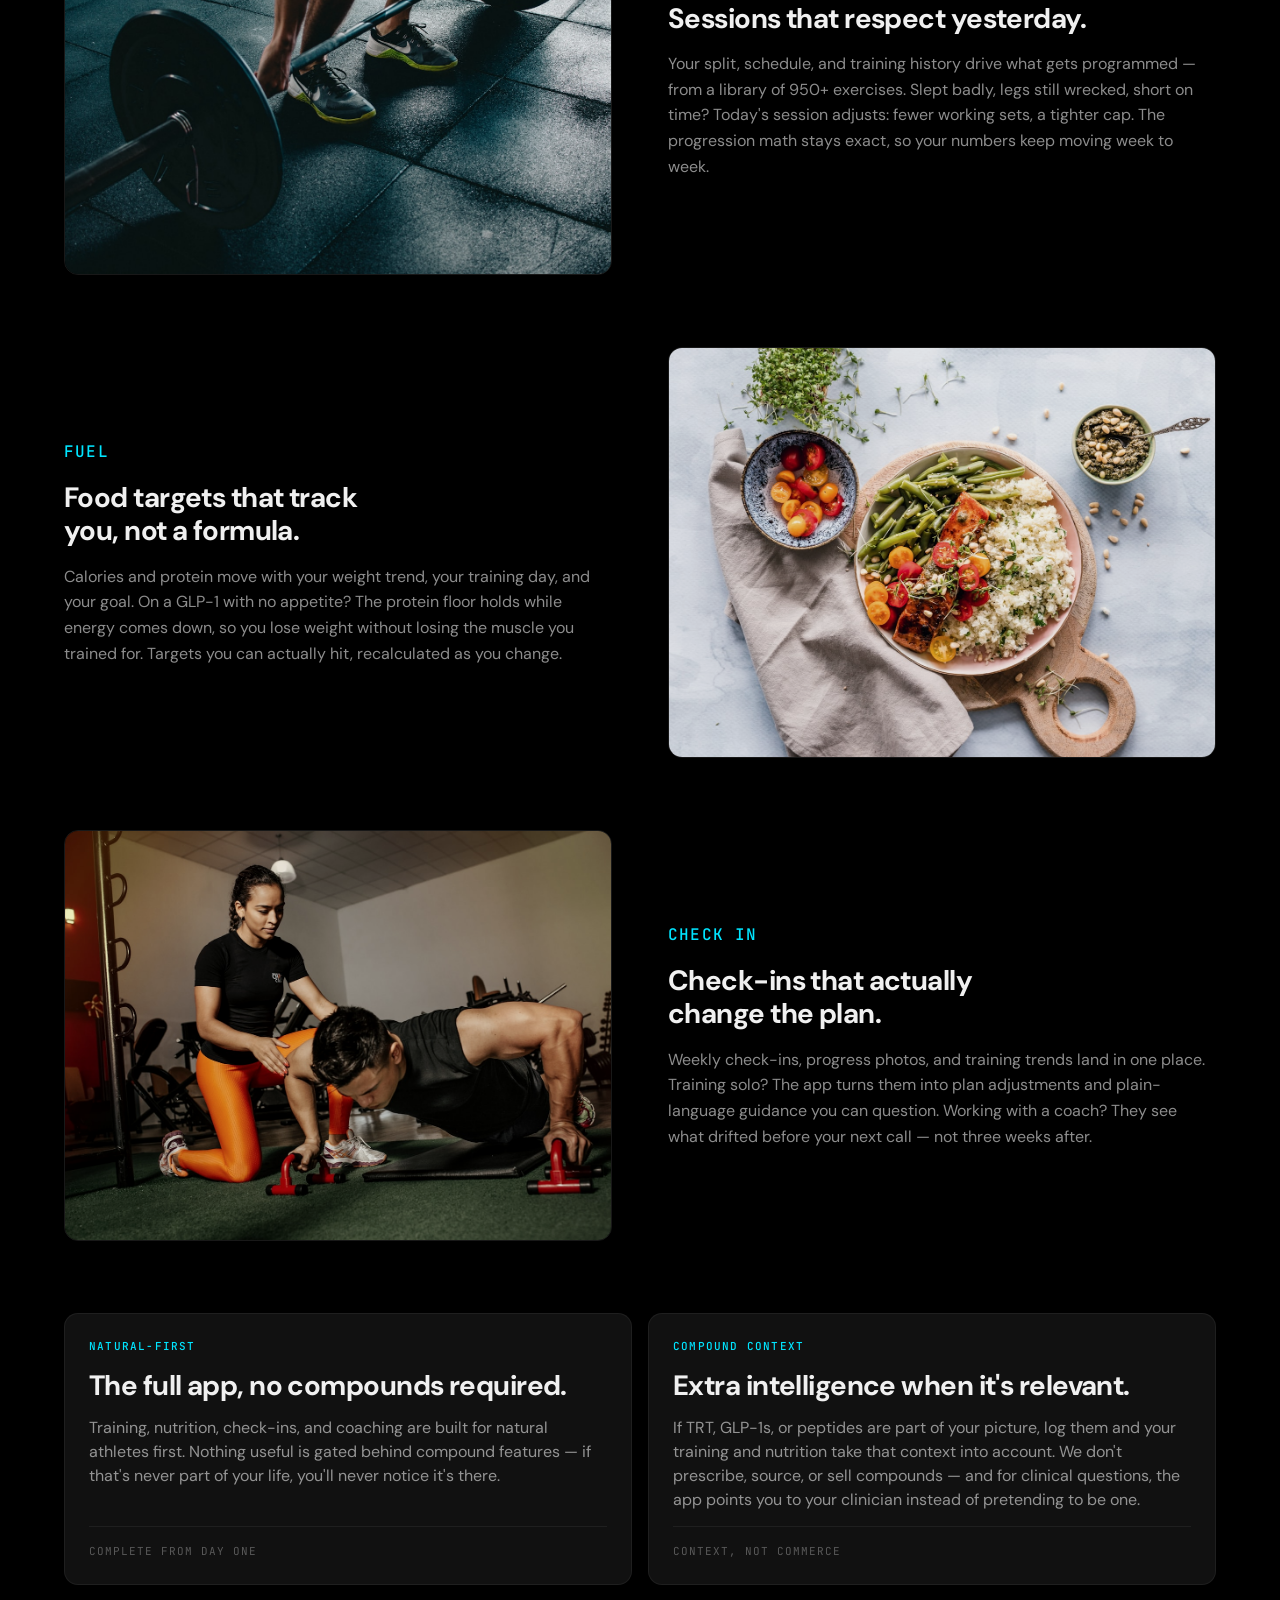
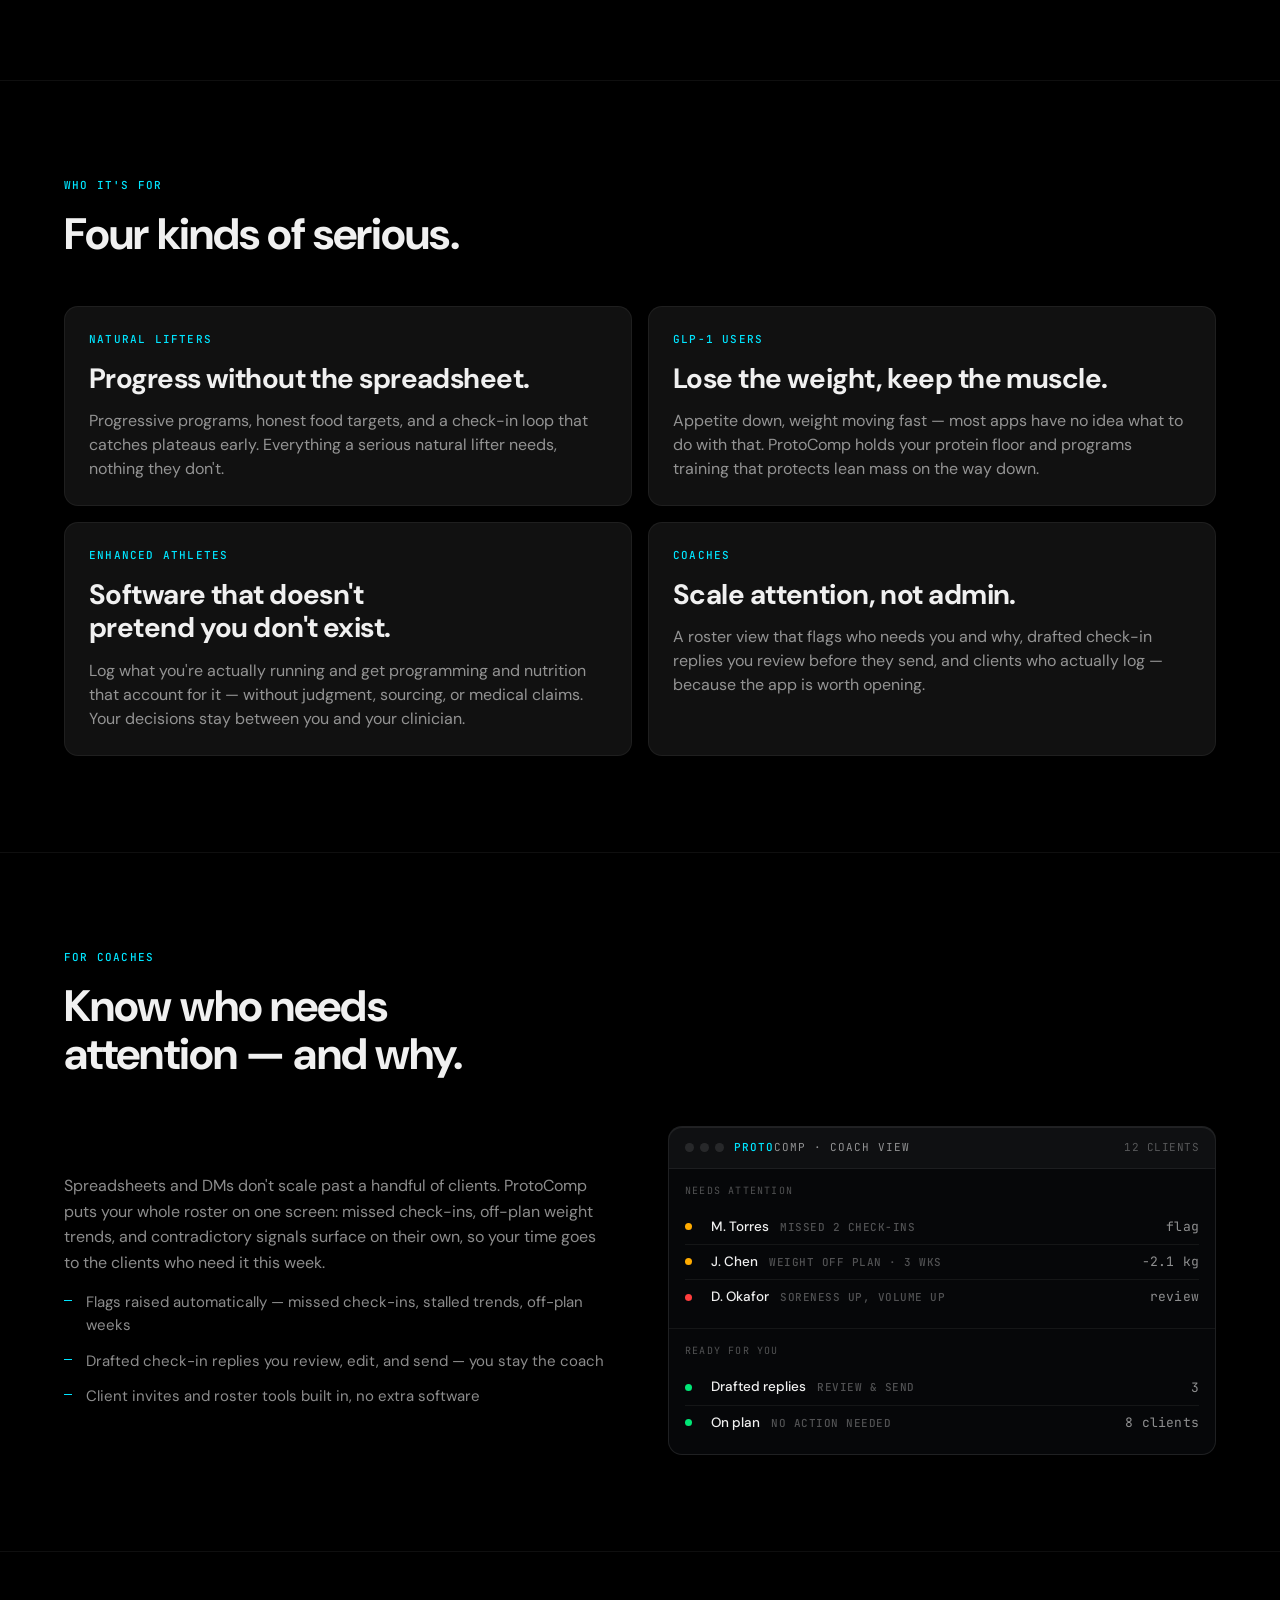
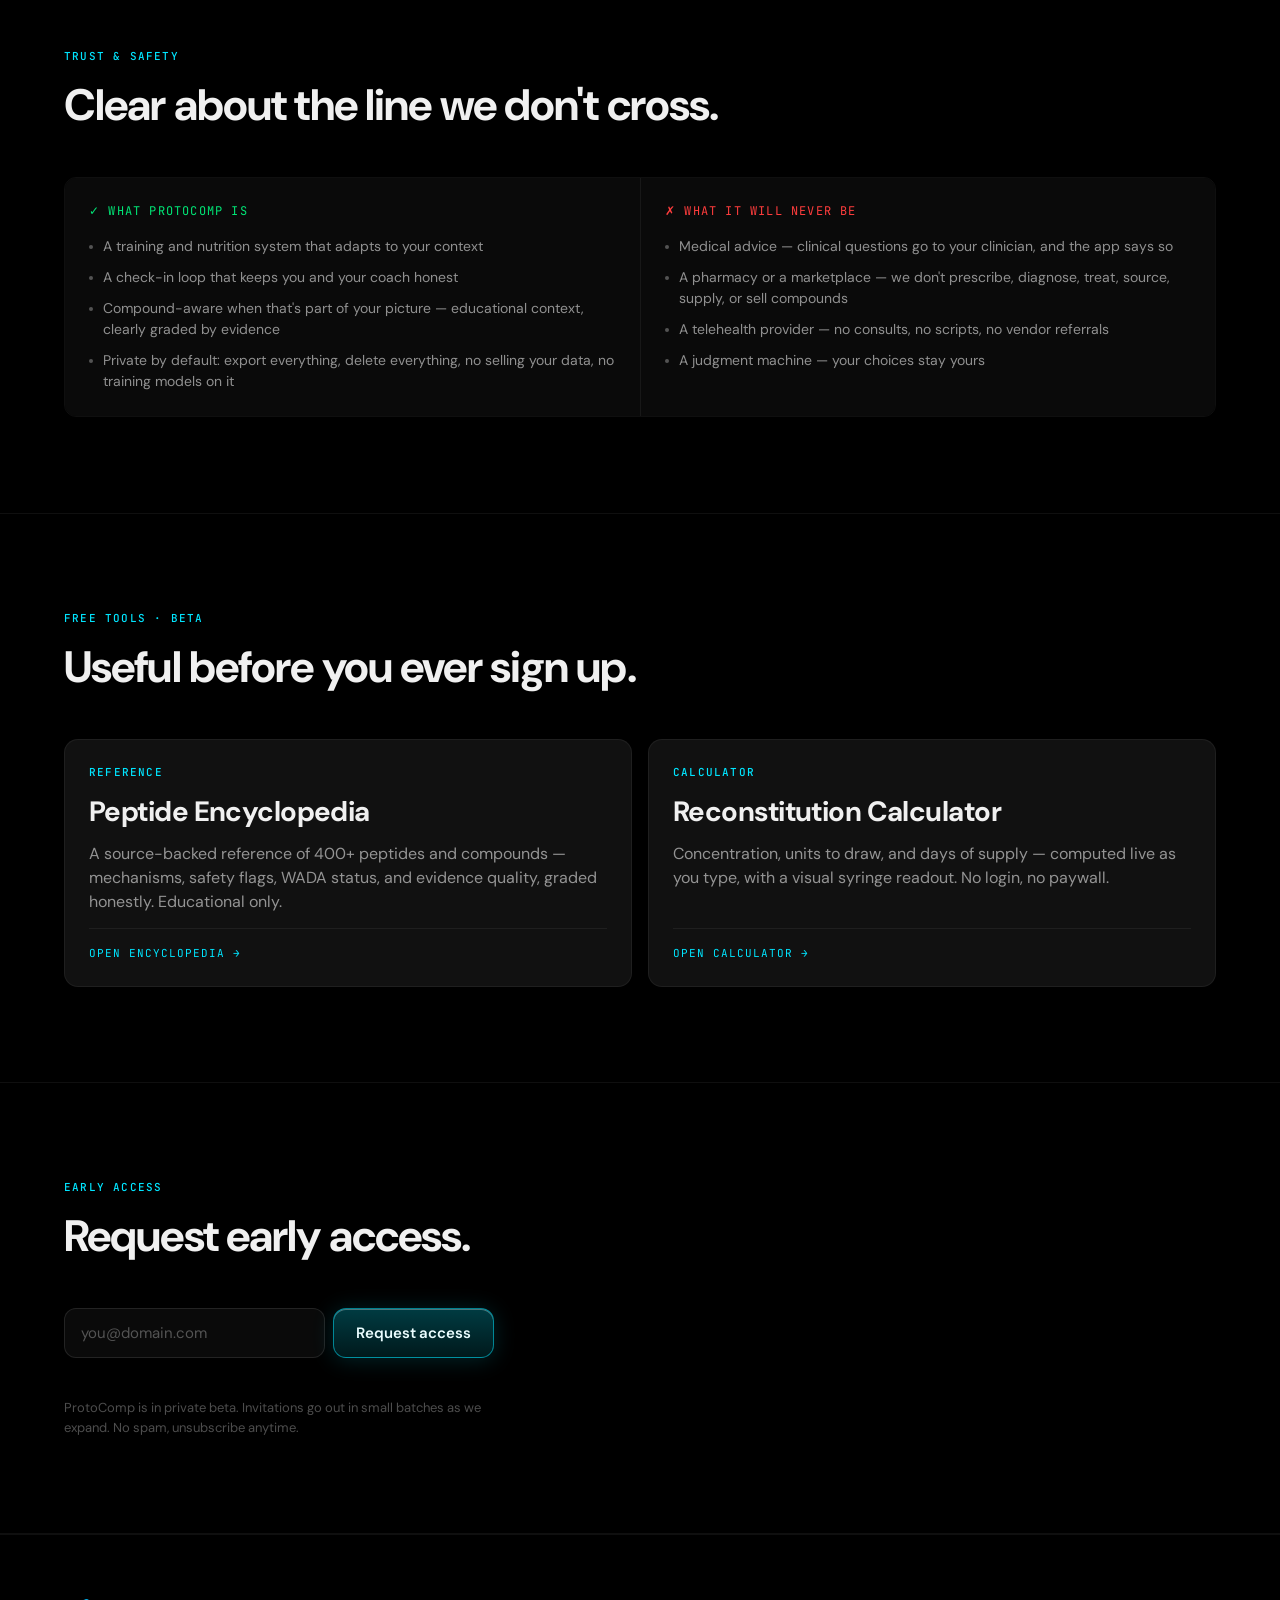
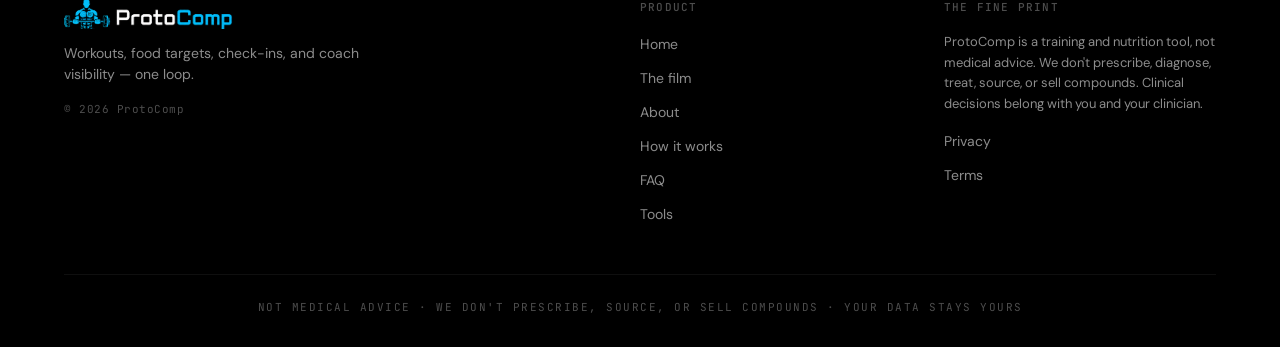
==== commit 1c3094ce: "fix(landing): audit fixes — retime film, non-blocking loader, anti-jank scrub Audit of the live /lan" ====
--- a/index.html
+++ b/index.html
@@ -54,7 +54,8 @@
         <p class="lead">ProtoComp is a training and nutrition system that adapts to your real context — sleep, recovery, goals, and, when it's relevant, what else is going on in your body. For lifters, GLP-1 users, enhanced athletes, and coaches who need more than a tracker.</p>
         <div class="hero-ctas">
           <a href="#waitlist" class="btn btn-primary">Request early access</a>
-          <a href="/tech" class="btn btn-secondary">See how it works</a>
+          <a href="/landing" class="btn btn-secondary">Watch the film</a>
+          <a href="/tech" class="btn btn-ghost">See how it works</a>
         </div>
         <p class="hero-meta"><span class="live" aria-hidden="true"></span>Private beta · invitations rolling out</p>
       </div>
@@ -360,6 +361,7 @@
           <h5>Product</h5>
           <ul>
             <li><a href="/">Home</a></li>
+            <li><a href="/landing">The film</a></li>
             <li><a href="/about">About</a></li>
             <li><a href="/tech">How it works</a></li>
             <li><a href="/faq">FAQ</a></li>
